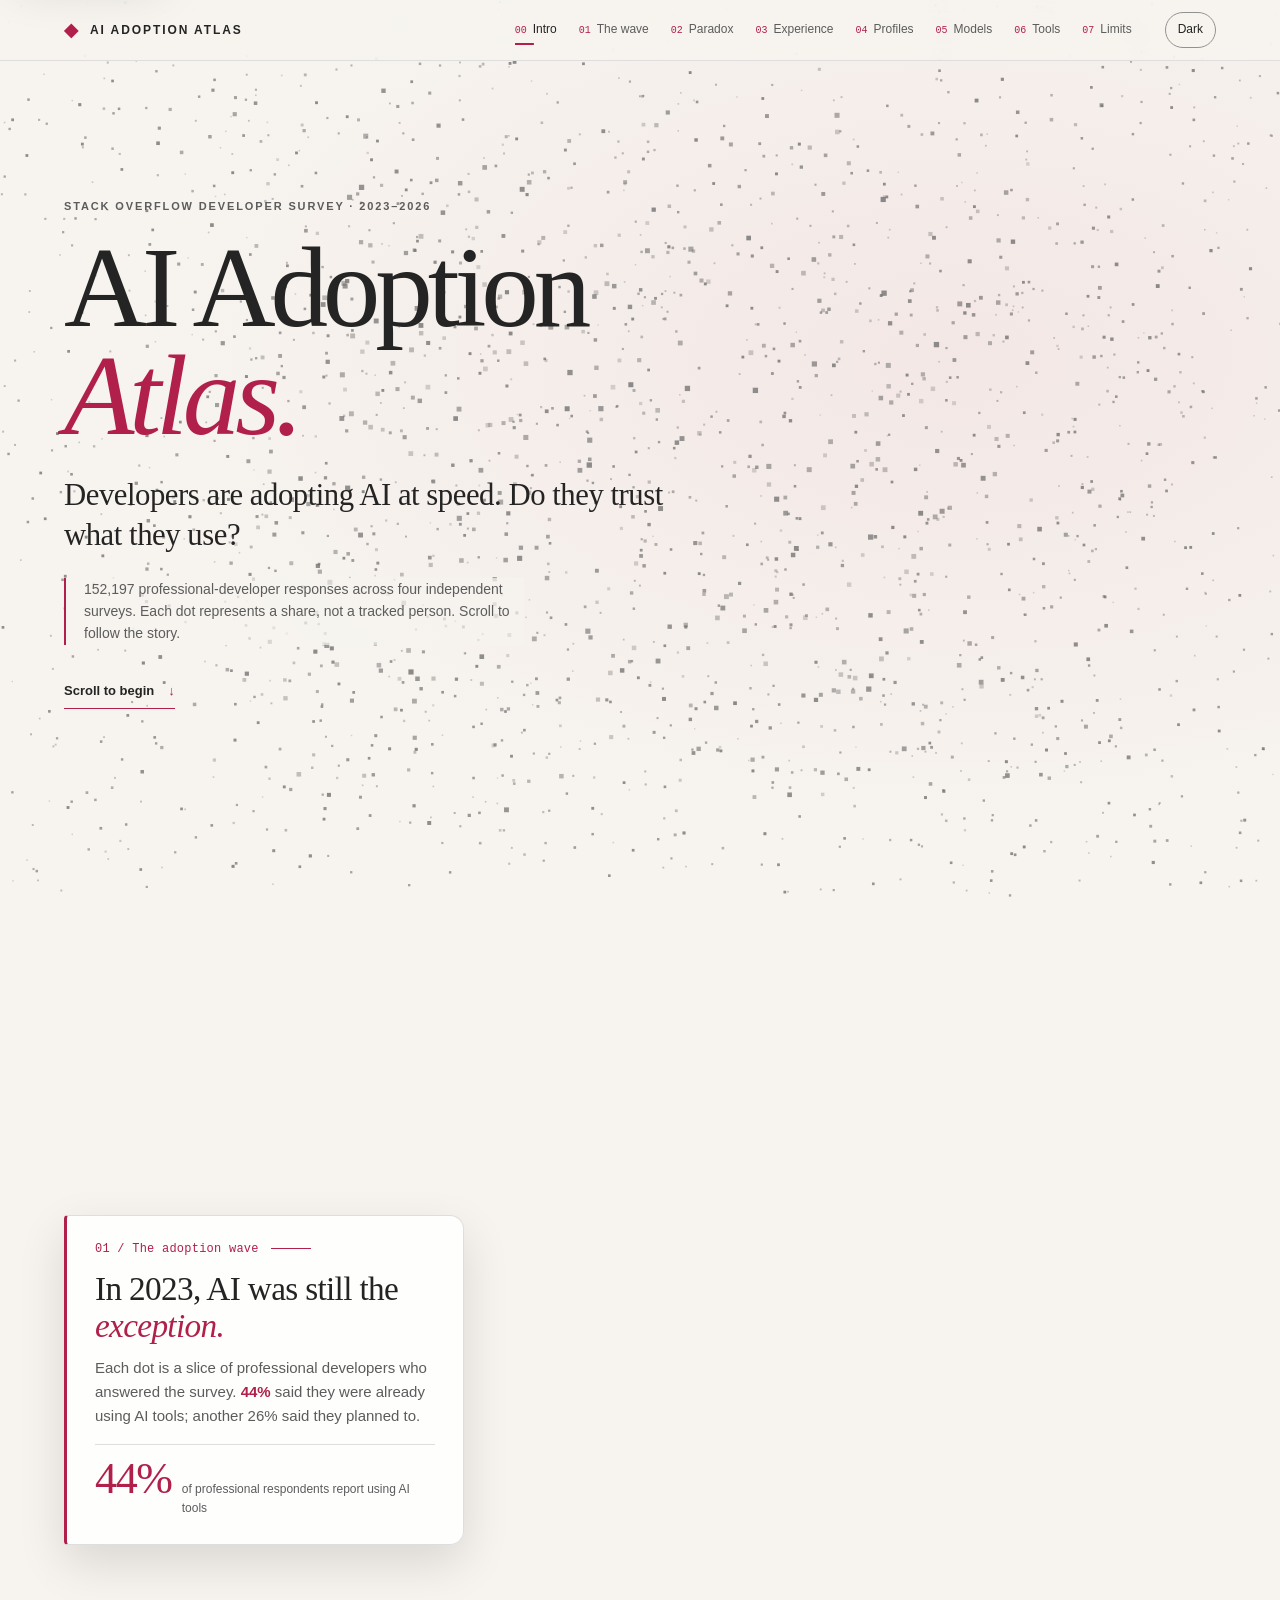
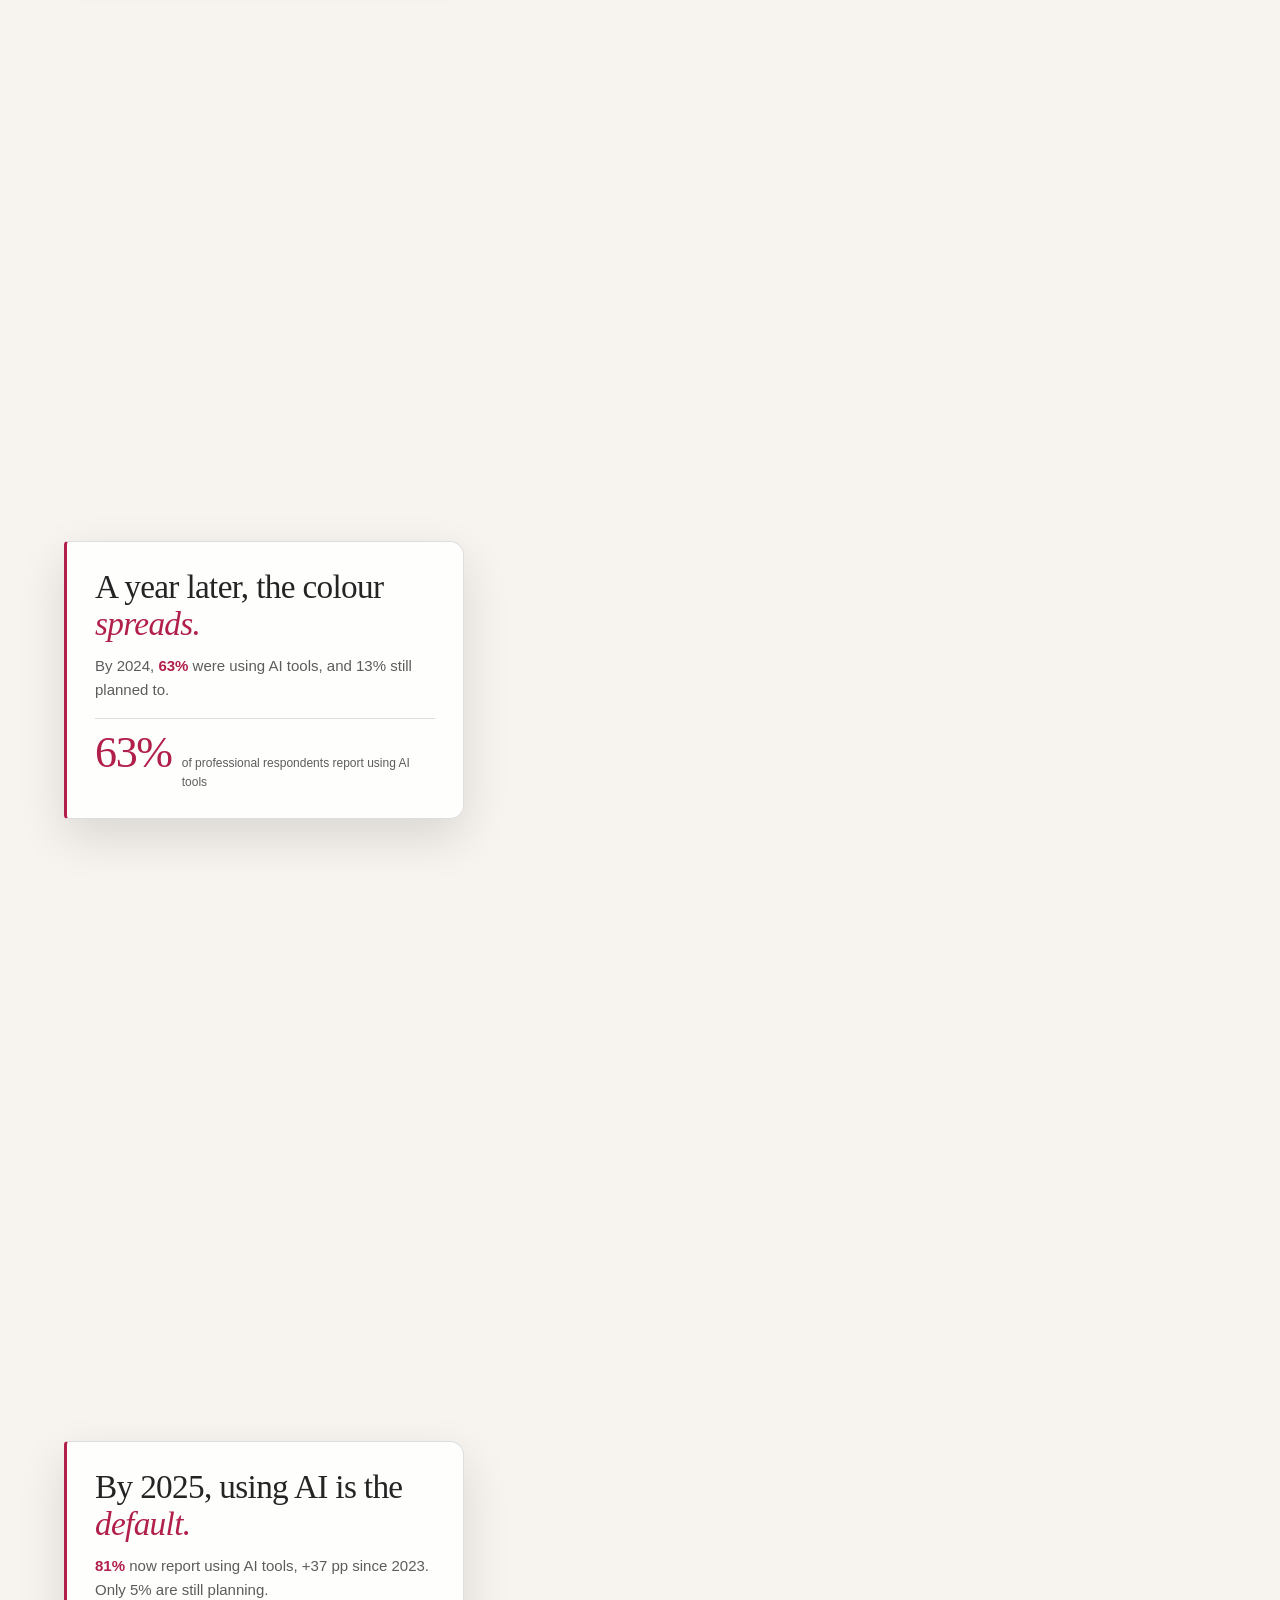
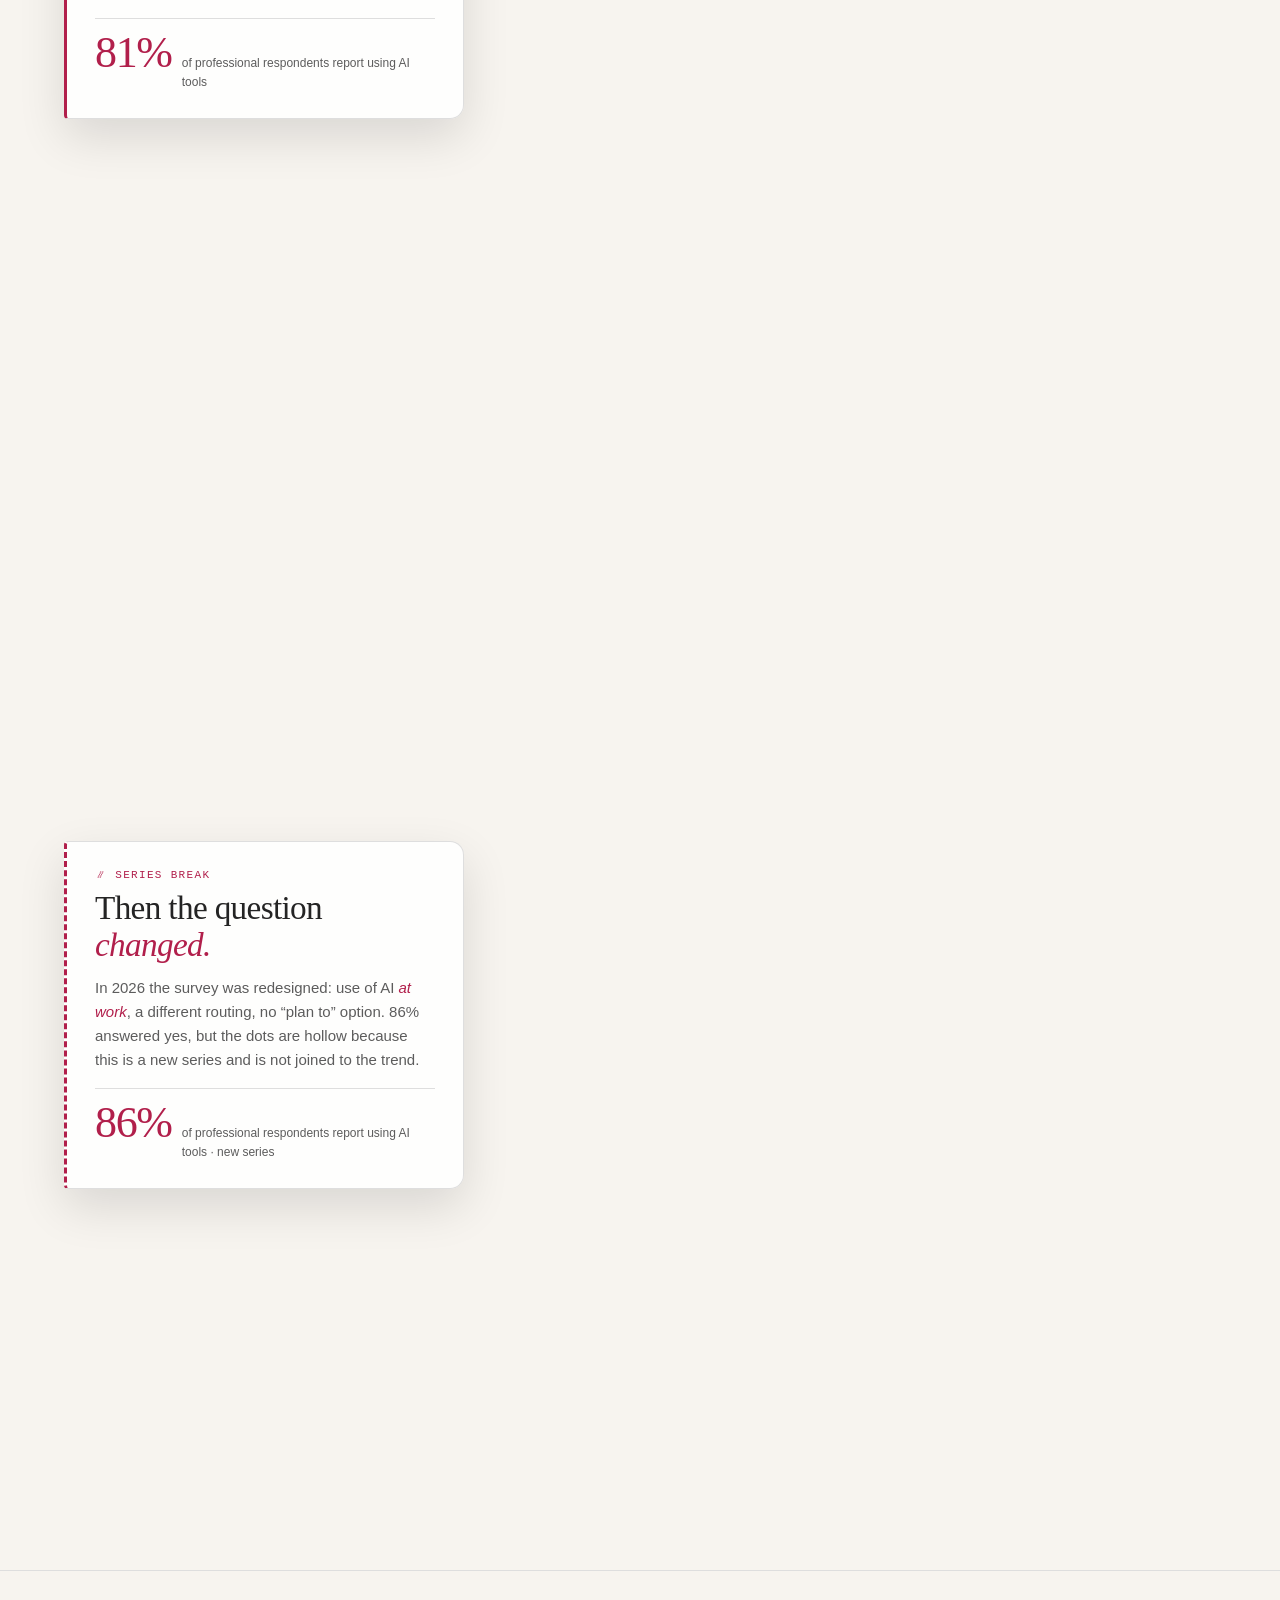
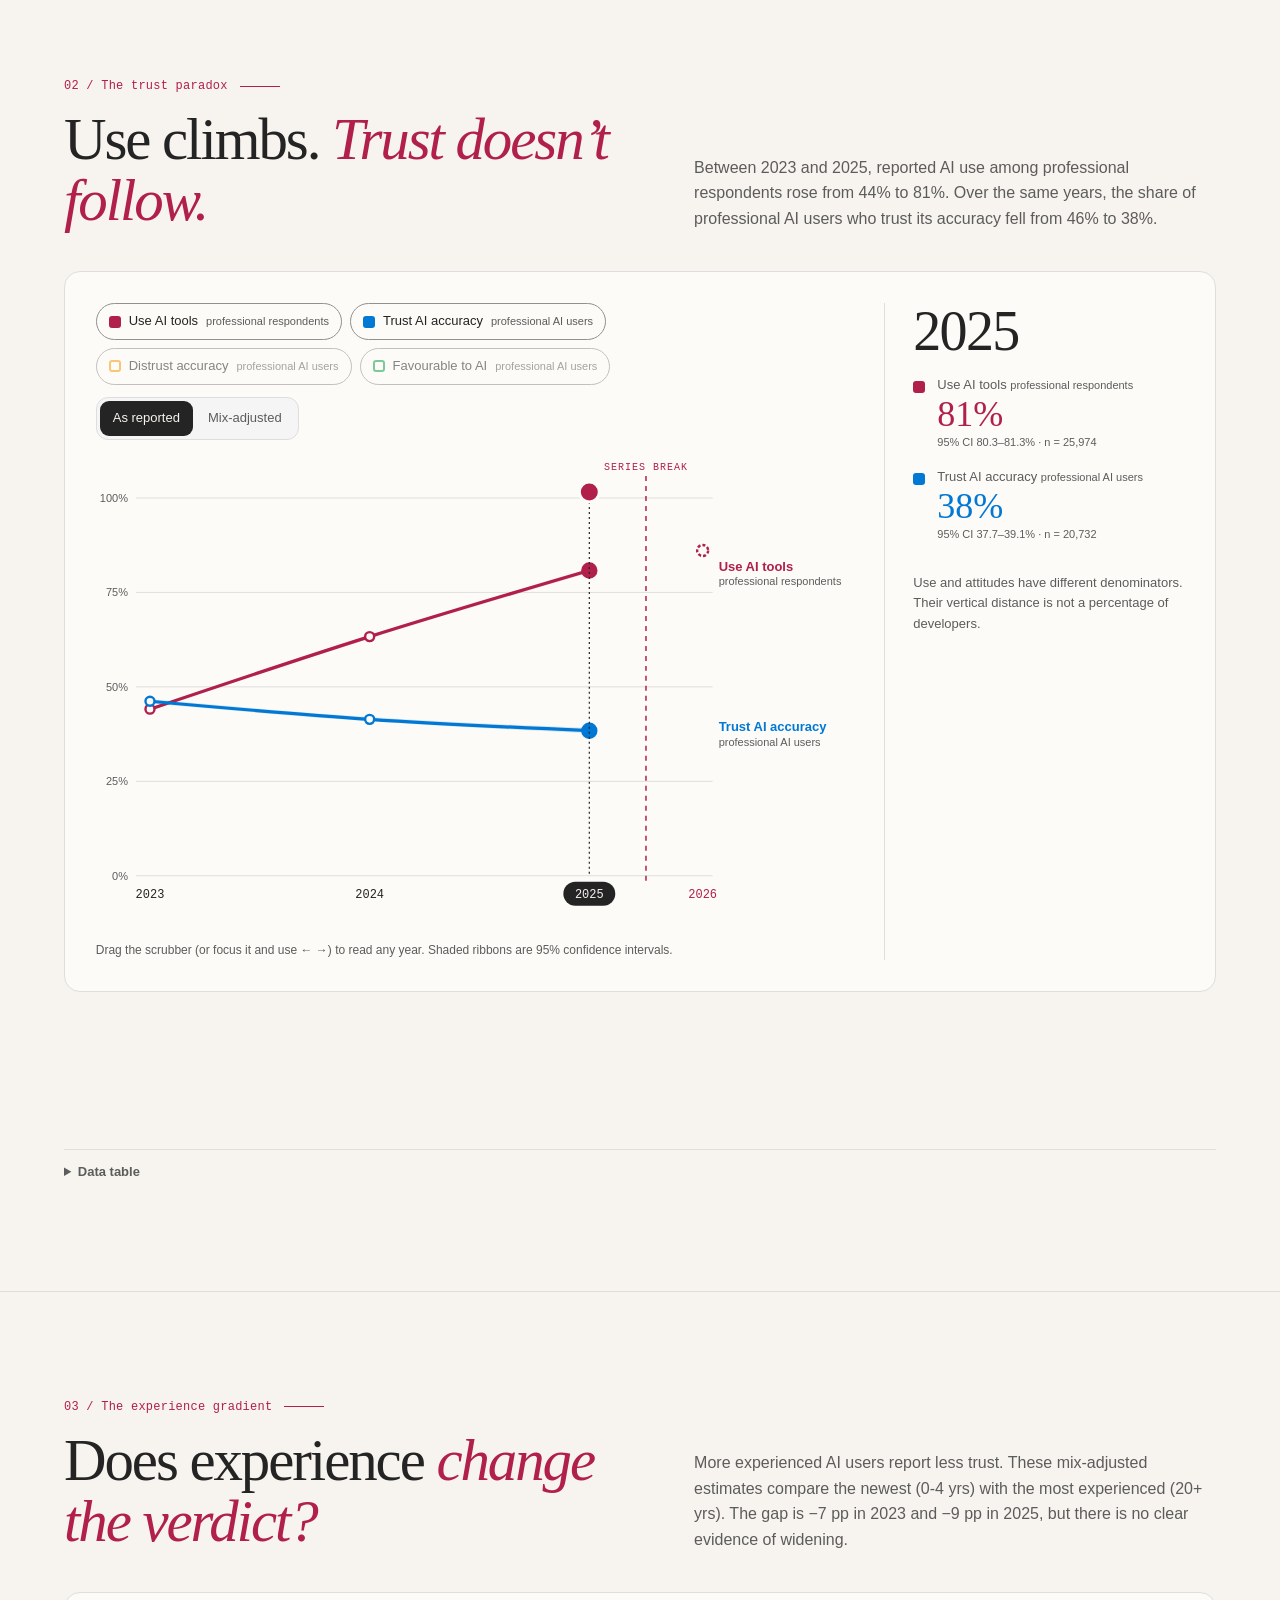
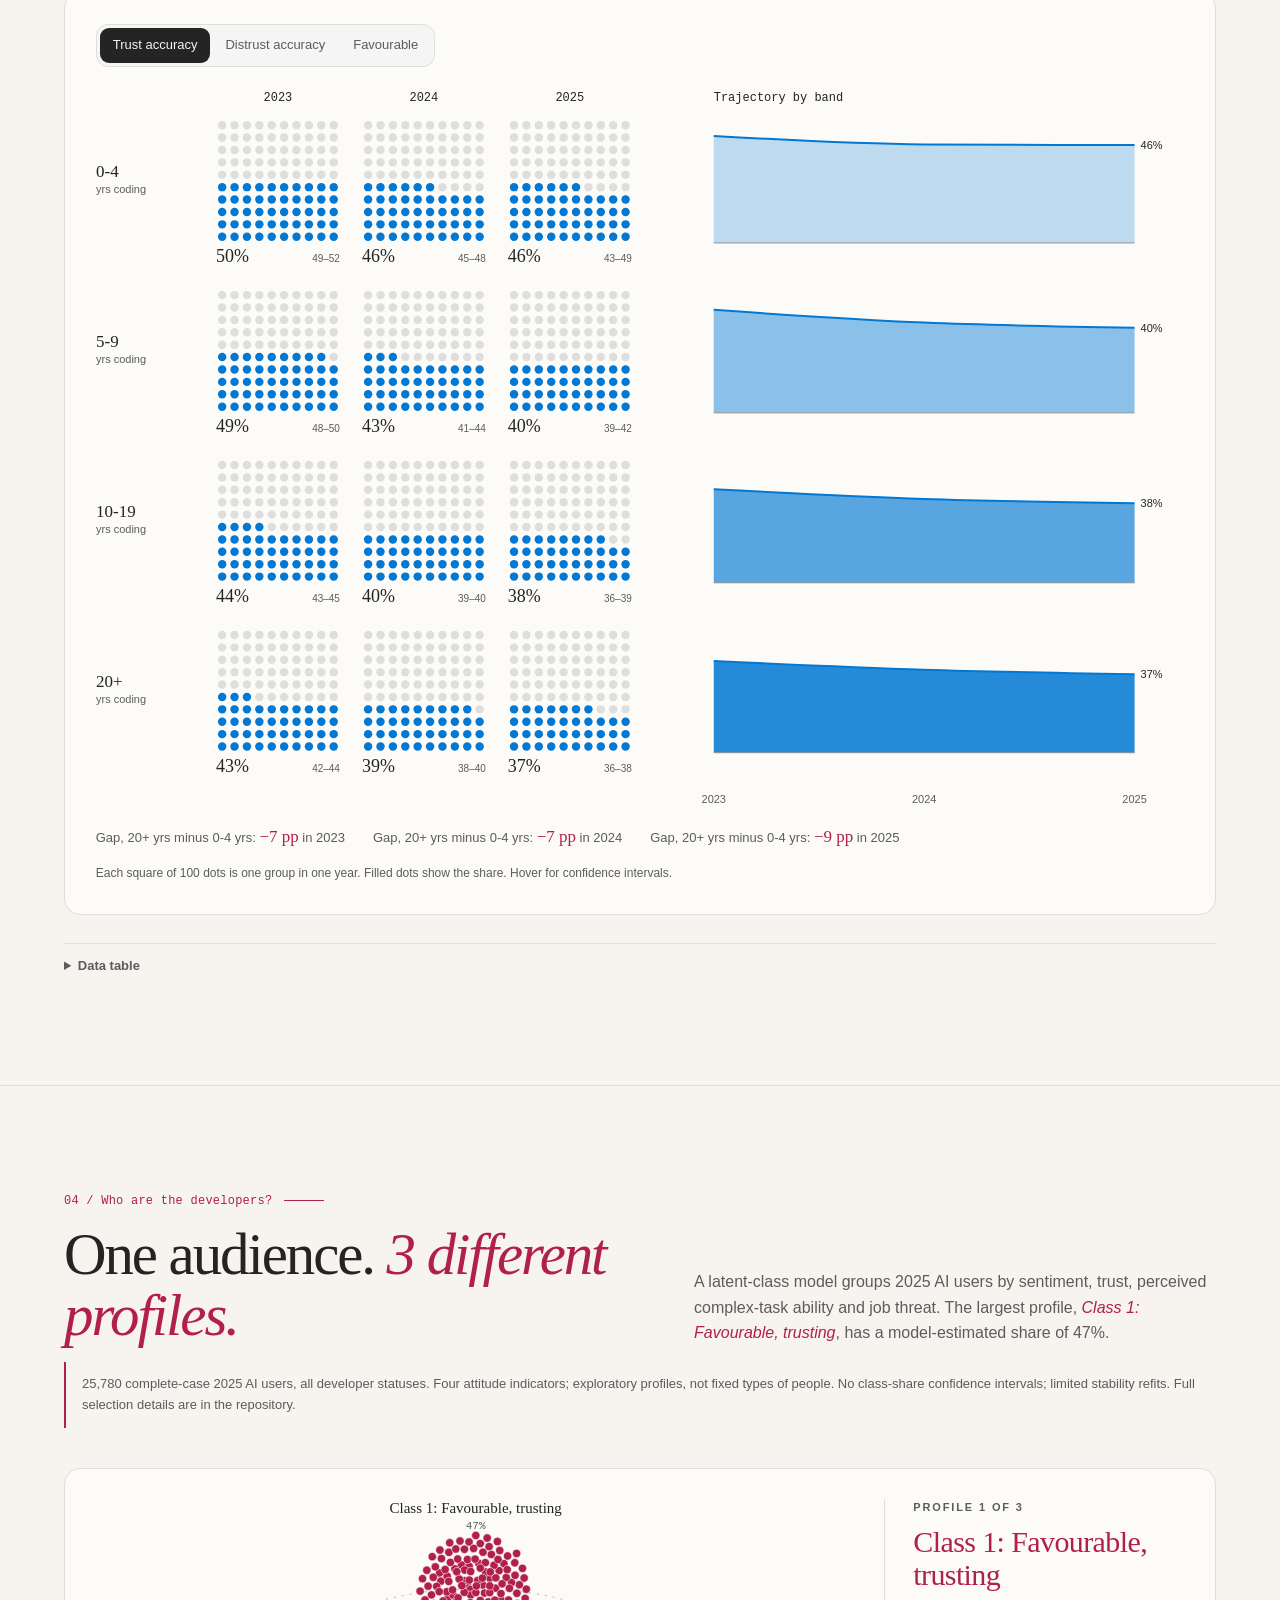
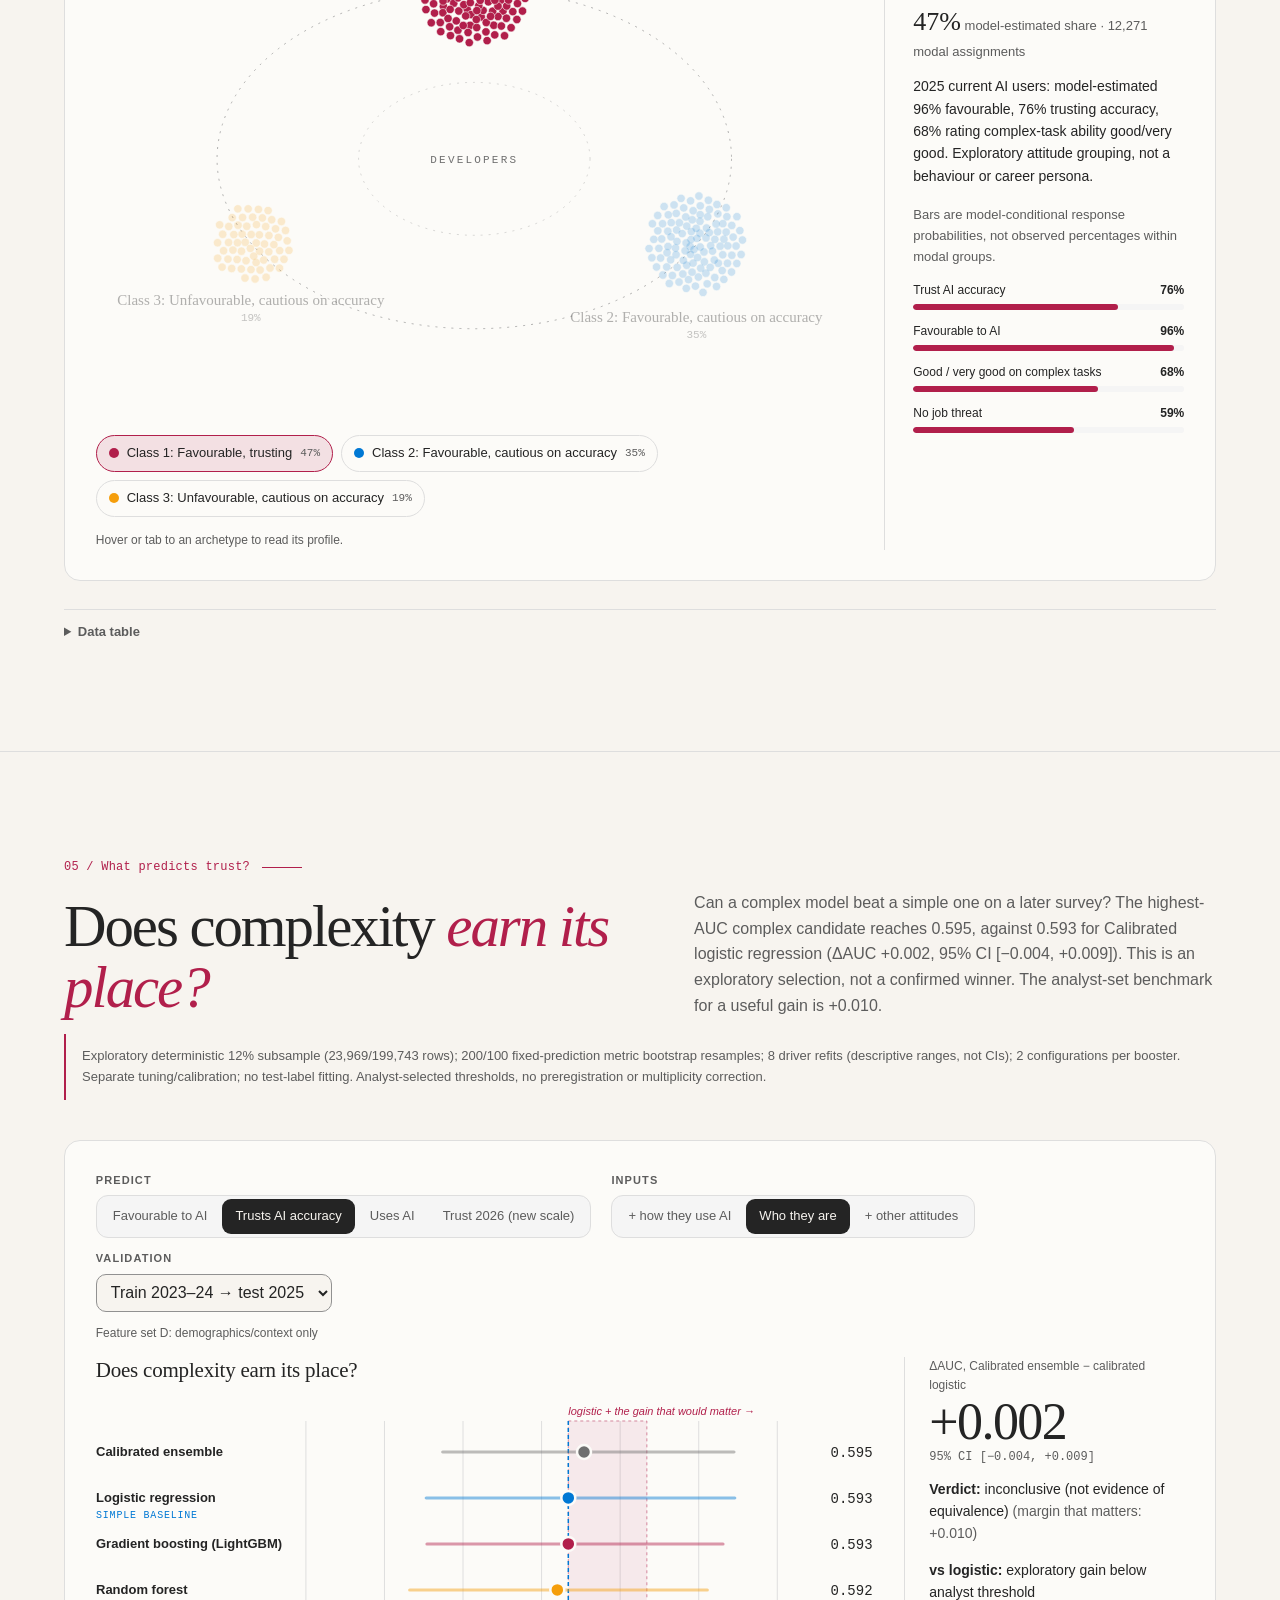
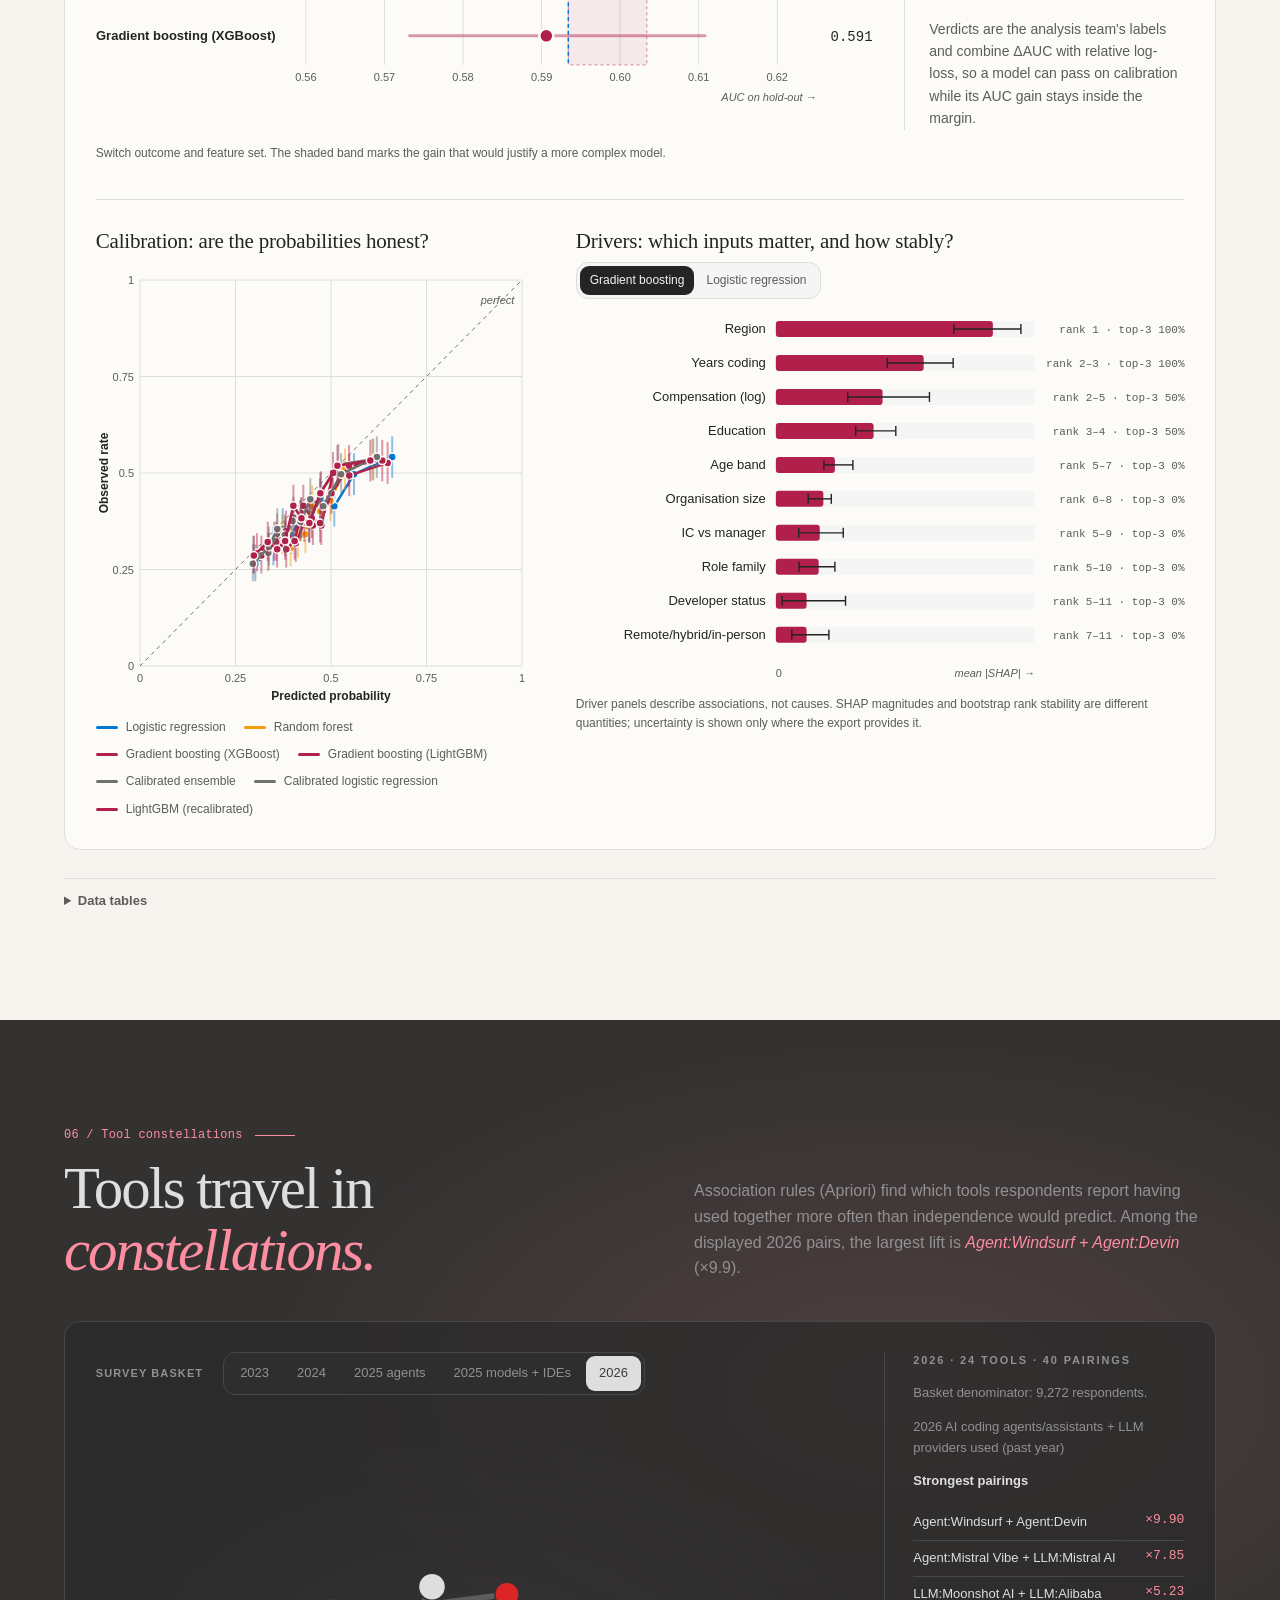
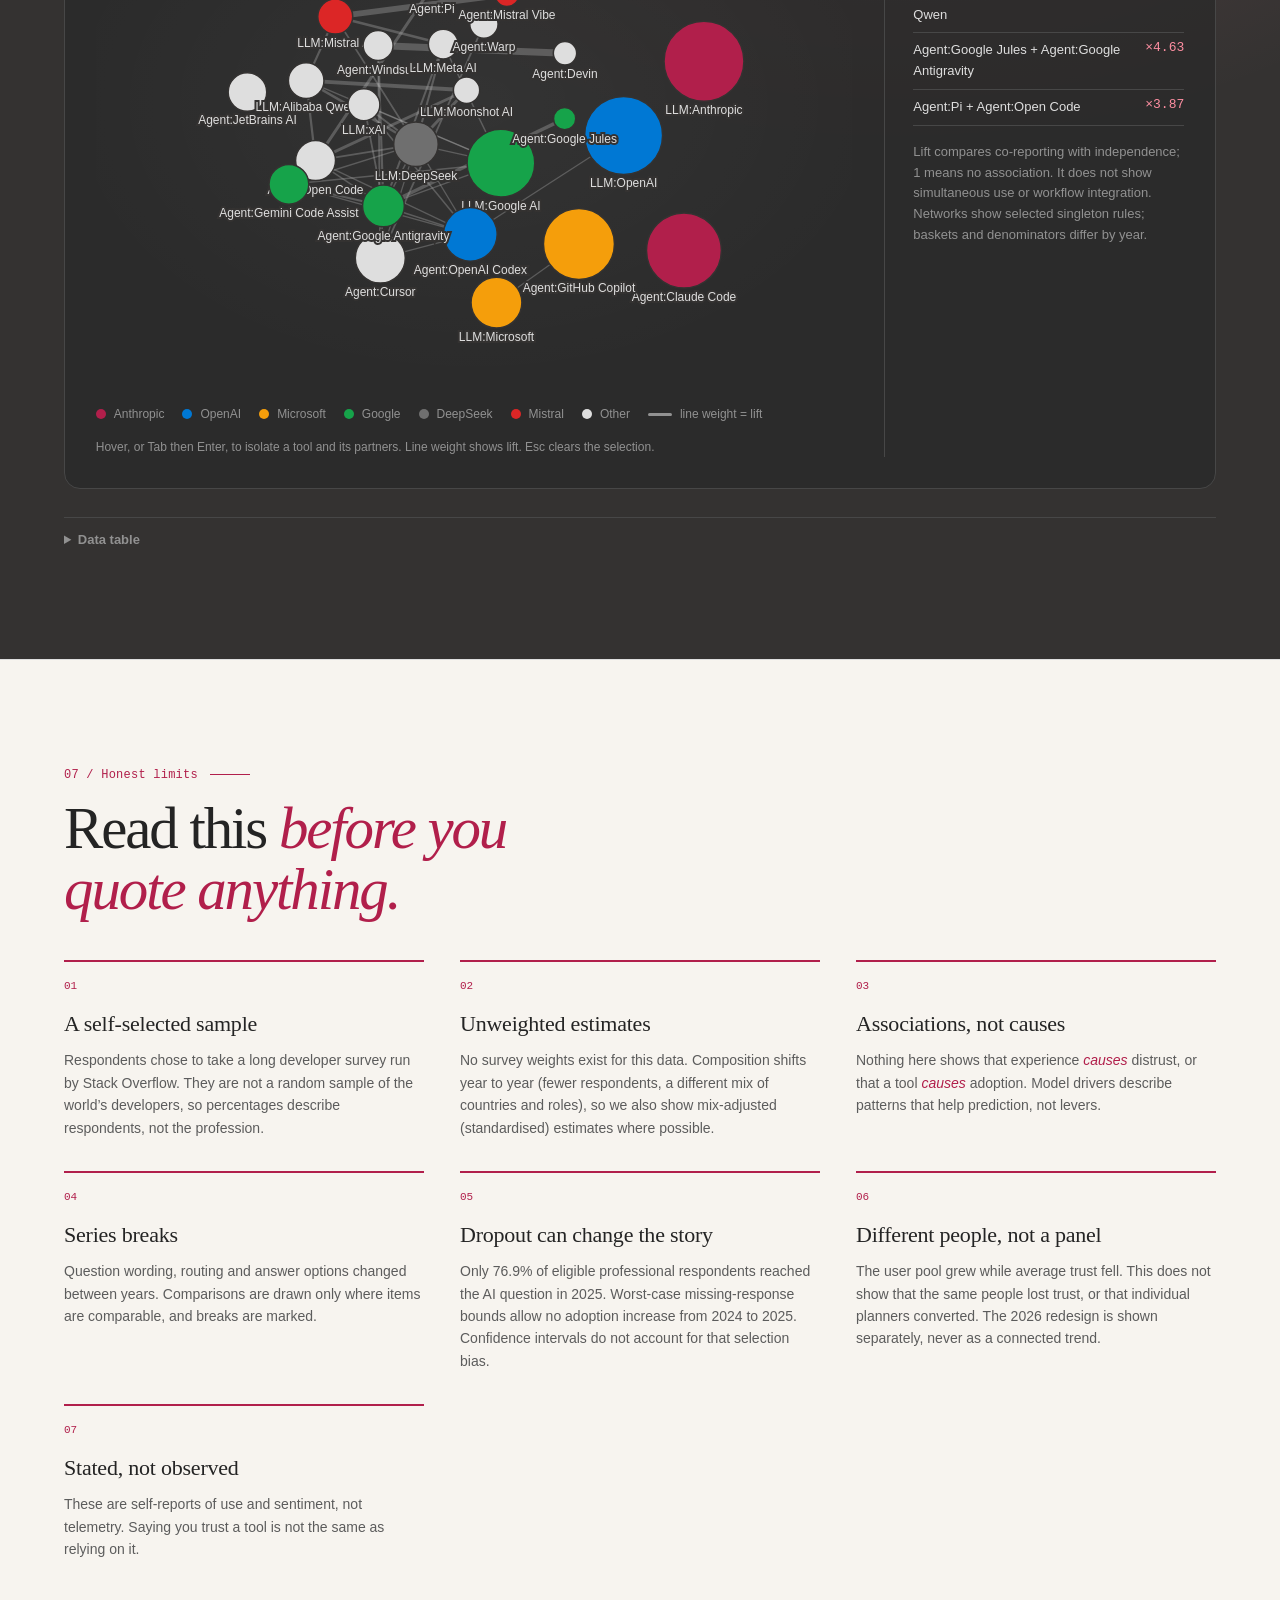
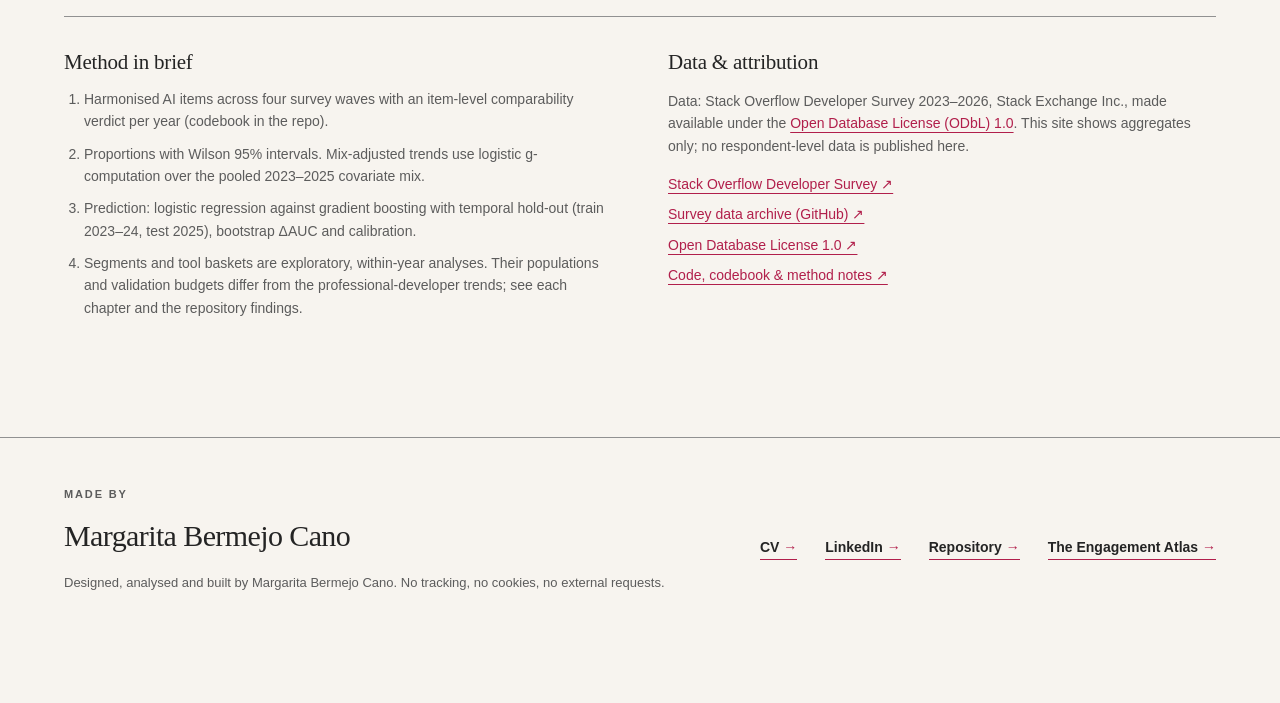
==== index.html @ 3dfc1bcf "Complete AI Adoption Atlas analysis and interactive story Recover the interrupted project, validate " ====
<!doctype html>
<html lang="en-GB">
<head>
  <meta charset="utf-8">
  <meta name="viewport" content="width=device-width, initial-scale=1">
  <title>AI Adoption Atlas · How developers adopt, trust and feel about AI</title>
  <meta name="description" content="An interactive, scroll-driven data story about how developers adopt, trust and feel about AI, based on the public Stack Overflow Developer Survey 2023–2026.">
  <meta name="color-scheme" content="light dark">
  <meta name="referrer" content="no-referrer">
  <meta property="og:title" content="AI Adoption Atlas">
  <meta property="og:description" content="Developers are adopting AI at speed. Do they trust what they use?">
  <link rel="icon" href="data:image/svg+xml,%3Csvg xmlns='http://www.w3.org/2000/svg' viewBox='0 0 16 16'%3E%3Crect x='3' y='3' width='10' height='10' transform='rotate(45 8 8)' fill='%23b11f4b'/%3E%3C/svg%3E">
  <script>
    (() => {
      const param = new URLSearchParams(window.location.search).get("scoutTheme");
      const theme =
        param || (window.matchMedia("(prefers-color-scheme: dark)").matches ? "dark" : "light");
      document.documentElement.setAttribute("data-theme", theme);
    })();
    (function () {
      var params = new URLSearchParams(location.search);
      var q = params.get("scoutTheme") || params.get("theme"), s = null;
      try { s = localStorage.getItem("atlas-theme"); } catch (e) {}
      var t = q || s || (window.matchMedia && matchMedia("(prefers-color-scheme: dark)").matches ? "dark" : "light");
      document.documentElement.setAttribute("data-theme", t);
      document.documentElement.classList.add("js");
    })();
  </script>
  <link rel="stylesheet" href="css/atlas.css">
</head>
<body>
  <a class="skip" href="#main">Skip to the story</a>

  <header class="masthead">
    <div class="masthead-inner">
      <a class="brand" href="#ch0"><span class="brand-symbol" aria-hidden="true">◆</span>AI ADOPTION ATLAS</a>
      <nav class="chapter-nav" aria-label="Chapters">
        <ol>
          <li><a href="#ch0"><span class="nav-n">00</span><span class="nav-label">Intro</span></a></li>
          <li><a href="#ch1"><span class="nav-n">01</span><span class="nav-label">The wave</span></a></li>
          <li><a href="#ch2"><span class="nav-n">02</span><span class="nav-label">Paradox</span></a></li>
          <li><a href="#ch3"><span class="nav-n">03</span><span class="nav-label">Experience</span></a></li>
          <li><a href="#ch4"><span class="nav-n">04</span><span class="nav-label">Profiles</span></a></li>
          <li><a href="#ch5"><span class="nav-n">05</span><span class="nav-label">Models</span></a></li>
          <li><a href="#ch6"><span class="nav-n">06</span><span class="nav-label">Tools</span></a></li>
          <li><a href="#ch7"><span class="nav-n">07</span><span class="nav-label">Limits</span></a></li>
        </ol>
      </nav>
      <span class="nav-current" id="nav-current" aria-hidden="true">00 · Intro</span>
      <button type="button" class="theme-button" id="theme-toggle" aria-pressed="false" aria-label="Toggle dark mode"><span>Dark</span></button>
    </div>
    <div class="progress" aria-hidden="true"><div class="progress-bar" id="progress-bar"></div></div>
  </header>

  <div class="fixture-badge" id="fixture-badge" role="status" hidden>
    <span class="fb-icon" aria-hidden="true">◇</span><span class="fb-text">Illustrative data</span><span class="fb-detail"></span>
  </div>

  <main id="main">
    <!-- ============ 00 + 01 · hero and the adoption wave (scrollytelling) ============ -->
    <section class="scrolly" id="scrolly" aria-label="Introduction and the adoption wave">
      <div class="stage" id="stage" data-panel="adoption">
        <canvas id="field" role="img" aria-label="Animated field of dots representing developers."></canvas>
        <div class="stage-overlay" aria-hidden="false">
          <div class="stage-legend" id="stage-legend" aria-live="polite"></div>
          <div class="grid-frame" aria-hidden="true"><span class="grid-frame-label" data-copy="ch1.legend.newSeries"></span></div>
        </div>
        <div class="year-ticker" id="year-ticker" role="group" aria-label="Jump to year"></div>
        <div class="stage-panel" id="panel-adoption"></div>
      </div>

      <div class="steps">
        <article class="step step-hero" id="ch0">
          <div class="hero-card">
            <p class="eyebrow" data-copy="hero.kicker"></p>
            <h1 class="hero-title" data-copy="hero.title">AI Adoption <em>Atlas.</em></h1>
            <p class="standfirst" data-copy="hero.promise"></p>
            <p class="hero-note" data-copy="hero.note"></p>
            <a class="scroll-cue" href="#ch1"><span data-copy="hero.cue">Scroll to begin</span><span class="cue-arrow" aria-hidden="true">↓</span></a>
          </div>
        </article>
        <article class="step" id="ch1" data-year="2023">
          <div class="step-card">
            <p class="chapter-label" data-copy="ch1.label"></p>
            <h2 class="step-title"></h2>
            <p class="step-body"></p>
            <p class="step-stat"></p>
          </div>
        </article>
        <article class="step" id="ch1-2024" data-year="2024">
          <div class="step-card"><h2 class="step-title"></h2><p class="step-body"></p><p class="step-stat"></p></div>
        </article>
        <article class="step" id="ch1-2025" data-year="2025">
          <div class="step-card"><h2 class="step-title"></h2><p class="step-body"></p><p class="step-stat"></p></div>
        </article>
        <article class="step step-break" id="ch1-2026" data-year="2026">
          <div class="step-card"><p class="break-flag">⫽ <span data-copy="ch1.breakLabel"></span></p><h2 class="step-title"></h2><p class="step-body"></p><p class="step-stat"></p></div>
        </article>
      </div>
      <div class="sr-only" id="adoption-table"></div>
    </section>

    <!-- ============ 02 · the trust paradox ============ -->
    <section class="chapter" id="ch2" aria-labelledby="ch2-title">
      <div class="wrap">
        <header class="chapter-head reveal-up">
          <p class="chapter-label" data-copy="ch2.label"></p>
          <h2 id="ch2-title" class="chapter-title" data-copy="ch2.title"></h2>
          <p class="dek" data-copy="ch2.dek"></p>
        </header>
        <div class="panel panel-split reveal-up" id="panel-trust">
          <div class="panel-main">
            <div class="controls">
              <div class="chips" id="trust-series"></div>
              <div class="segmented" id="trust-mode"></div>
            </div>
            <div class="chart-host" id="trust-chart"></div>
            <p class="chart-caption" data-copy="ch2.howto"></p>
          </div>
          <aside class="readout" id="trust-readout" aria-live="polite"></aside>
        </div>
        <p class="pull reveal-up" data-copy="ch2.callout"></p>
        <details class="data-details"><summary>Data table</summary><div id="trust-table"></div></details>
      </div>
    </section>

    <!-- ============ 03 · the experience gradient ============ -->
    <section class="chapter" id="ch3" aria-labelledby="ch3-title">
      <div class="wrap">
        <header class="chapter-head reveal-up">
          <p class="chapter-label" data-copy="ch3.label"></p>
          <h2 id="ch3-title" class="chapter-title" data-copy="ch3.title"></h2>
          <p class="dek" data-copy="ch3.dek"></p>
        </header>
        <div class="panel reveal-up" id="panel-exp">
          <div class="controls"><div class="segmented" id="exp-outcome"></div></div>
          <div class="chart-host" id="exp-chart"></div>
          <p class="gap-note" id="exp-note"></p>
          <p class="chart-caption" data-copy="ch3.howto"></p>
        </div>
        <details class="data-details"><summary>Data table</summary><div id="exp-table"></div></details>
      </div>
    </section>

    <!-- ============ 04 · archetypes ============ -->
    <section class="chapter chapter-dark" id="ch4" aria-labelledby="ch4-title">
      <div class="wrap">
        <header class="chapter-head reveal-up">
          <p class="chapter-label" data-copy="ch4.label"></p>
          <h2 id="ch4-title" class="chapter-title" data-copy="ch4.title"></h2>
          <p class="dek" data-copy="ch4.dek"></p>
          <p class="analysis-note" id="segments-scope"></p>
          <p class="provisional" id="seg-provisional" hidden><span aria-hidden="true">◌</span> <span data-copy="ch4.provisional"></span></p>
        </header>
        <div class="panel panel-split reveal-up" id="panel-seg">
          <div class="panel-main">
            <div class="chart-host" id="seg-chart"></div>
            <div class="seg-list" id="seg-list" role="group" aria-label="Developer profiles"></div>
            <p class="chart-caption" data-copy="ch4.howto"></p>
          </div>
          <aside class="profile" id="seg-profile" aria-live="polite"></aside>
        </div>
        <details class="data-details"><summary>Data table</summary><div id="seg-table"></div></details>
      </div>
    </section>

    <!-- ============ 05 · what predicts trust ============ -->
    <section class="chapter" id="ch5" aria-labelledby="ch5-title">
      <div class="wrap">
        <header class="chapter-head reveal-up">
          <p class="chapter-label" data-copy="ch5.label"></p>
          <h2 id="ch5-title" class="chapter-title" data-copy="ch5.title"></h2>
          <p class="dek" data-copy="ch5.dek"></p>
          <p class="analysis-note" id="modelling-scope"></p>
        </header>
        <div class="panel reveal-up" id="panel-models">
          <div class="controls">
            <div class="field"><span class="field-label">Predict</span><div class="segmented" id="model-outcome"></div></div>
            <div class="field"><span class="field-label">Inputs</span><div class="segmented" id="model-fs"></div></div>
            <div class="field" hidden><label class="field-label" for="model-scheme">Validation</label><select id="model-scheme"></select></div>
          </div>
          <p class="fs-note muted" id="model-fs-note"></p>
          <div class="duel-grid">
            <div><h3 class="panel-h">Does complexity earn its place?</h3><div class="chart-host" id="model-duel"></div></div>
            <div class="verdict" id="model-verdict" aria-live="polite"></div>
          </div>
          <p class="chart-caption" data-copy="ch5.howto"></p>
          <div class="model-grid">
            <div class="calib-wrap">
              <h3 class="panel-h" data-copy="ch5.calibTitle"></h3>
              <div class="chart-host calib-host" id="model-calib"></div>
              <div class="legend" id="calib-legend"></div>
            </div>
            <div>
              <div class="shap-head"><h3 class="panel-h" data-copy="ch5.shapTitle"></h3><div class="segmented small" id="shap-model"></div></div>
              <div class="chart-host" id="model-shap"></div>
              <p class="chart-caption" data-copy="ch5.shapNote"></p>
            </div>
          </div>
        </div>
        <details class="data-details"><summary>Data tables</summary><div id="model-table"></div><div id="shap-table"></div></details>
      </div>
    </section>

    <!-- ============ 06 · tool constellations ============ -->
    <section class="chapter chapter-night" id="ch6" aria-labelledby="ch6-title">
      <div class="wrap">
        <header class="chapter-head reveal-up">
          <p class="chapter-label" data-copy="ch6.label"></p>
          <h2 id="ch6-title" class="chapter-title" data-copy="ch6.title"></h2>
          <p class="dek" data-copy="ch6.dek"></p>
        </header>
        <div class="panel panel-split reveal-up" id="panel-net">
          <div class="panel-main">
            <div class="controls"><span class="field-label">Survey basket</span><div class="segmented" id="net-basket"></div></div>
            <div class="chart-host net-host" id="net-chart"></div>
            <div class="legend" id="net-legend"></div>
            <p class="chart-caption" data-copy="ch6.howto"></p>
          </div>
          <aside class="profile" id="net-info" aria-live="polite"></aside>
        </div>
        <details class="data-details"><summary>Data table</summary><div id="net-table"></div></details>
      </div>
    </section>

    <!-- ============ 07 · honest limits ============ -->
    <section class="chapter" id="ch7" aria-labelledby="ch7-title">
      <div class="wrap">
        <header class="chapter-head reveal-up">
          <p class="chapter-label" data-copy="ch7.label"></p>
          <h2 id="ch7-title" class="chapter-title" data-copy="ch7.title"></h2>
        </header>
        <div class="caveats" id="caveats"></div>
        <div class="method-grid reveal-up">
          <div>
            <h3 class="panel-h" data-copy="ch7.methodTitle"></h3>
            <ol class="method-list" id="method-list"></ol>
          </div>
          <div>
            <h3 class="panel-h" data-copy="ch7.sourcesTitle"></h3>
            <p class="attribution" data-copy="ch7.attribution"></p>
            <ul class="source-links">
              <li><a data-link="survey" href="https://survey.stackoverflow.co/">Stack Overflow Developer Survey ↗</a></li>
              <li><a data-link="surveyArchive" href="https://github.com/StackExchange/Survey">Survey data archive (GitHub) ↗</a></li>
              <li><a data-link="odbl" href="https://opendatacommons.org/licenses/odbl/1-0/">Open Database License 1.0 ↗</a></li>
              <li><a data-link="repo" href="https://github.com/mberca/ai-adoption-atlas">Code, codebook &amp; method notes ↗</a></li>
            </ul>
          </div>
        </div>
      </div>
    </section>
  </main>

  <footer class="footer">
    <div class="wrap footer-inner">
      <div>
        <p class="eyebrow">Made by</p>
        <p class="footer-name" data-copy="meta.author">Margarita Bermejo Cano</p>
        <p class="muted small" data-copy="ch7.builtBy"></p>
      </div>
      <ul class="footer-links">
        <li><a data-link="cv" href="https://mberca.github.io/cv-margarita/">CV <span aria-hidden="true">→</span></a></li>
        <li><a data-link="linkedin" href="https://www.linkedin.com/in/margaritabermejocano/">LinkedIn <span aria-hidden="true">→</span></a></li>
        <li><a data-link="repo" href="https://github.com/mberca/ai-adoption-atlas">Repository <span aria-hidden="true">→</span></a></li>
        <li><a data-link="sibling" href="https://mberca.github.io/engagement-atlas/">The Engagement Atlas <span aria-hidden="true">→</span></a></li>
      </ul>
    </div>
  </footer>

  <div class="tooltip" id="tooltip" role="tooltip" hidden></div>
  <noscript><p class="noscript">This story needs JavaScript for its charts. Read the <a href="https://github.com/mberca/ai-adoption-atlas">data tables and method notes in the repository</a>.</p></noscript>

  <script src="vendor/d3.v7.min.js"></script>
  <script src="js/story.js"></script>
  <script src="js/util.js"></script>
  <script src="js/data.js"></script>
  <script src="js/particles.js"></script>
  <script src="js/charts/trust.js"></script>
  <script src="js/charts/experience.js"></script>
  <script src="js/charts/segments.js"></script>
  <script src="js/charts/models.js"></script>
  <script src="js/charts/network.js"></script>
  <script src="js/main.js"></script>
</body>
</html>
---- css/atlas.css ----
/* =============================================================================
   AI Adoption Atlas — styles
   Family look shared with The Engagement Atlas: warm paper, berry accent,
   serif headlines, restrained editorial layout, full dark mode.
   ========================================================================== */
:root {
  color-scheme: light;
  --cp-bg: #f7f4ef;
  --cp-bg-elevated: #fcfbf8;
  --cp-surface: #ffffff;
  --cp-surface-soft: #f5f5f5;
  --cp-border: #dedede;
  --cp-border-strong: #919191;
  --cp-text: #242424;
  --cp-text-muted: #5c5c5c;
  --cp-text-soft: #6f6f6f;
  --cp-accent: #b11f4b;
  --cp-accent-hover: #9a1a41;
  --cp-accent-soft: rgba(177, 31, 75, 0.08);
  --cp-accent-fg: #ffffff;
  --cp-success: #16a34a;
  --cp-danger: #dc2626;
  --cp-warning: #f59e0b;
  --cp-link: #0078d4;
  --cp-shadow: 0 18px 48px rgba(0, 0, 0, 0.12);
  --cp-overlay: rgba(255, 255, 255, 0.8);
  --cp-panel: rgba(255, 255, 255, 0.86);
  --cp-panel-strong: rgba(255, 255, 255, 0.96);
  --cp-sheen: rgba(255, 255, 255, 0.55);
  --cp-highlight: rgba(177, 31, 75, 0.12);
  /* data palette — colour-blind-safe (distinct in hue AND lightness) */
  --c-use: var(--cp-accent);
  --c-plan: var(--cp-warning);
  --c-none: var(--cp-border);
  --c-dot: var(--cp-text-soft);
  --c-trust: var(--cp-link);
  --c-distrust: var(--cp-warning);
  --c-fav: var(--cp-success);
  --c-cat1: var(--cp-accent); --c-cat2: var(--cp-link); --c-cat3: var(--cp-warning); --c-cat4: var(--cp-success); --c-cat5: var(--cp-text-soft); --c-cat6: var(--cp-danger); --c-cat7: var(--cp-border-strong);
  --serif: Georgia, "Palatino Linotype", "Book Antiqua", Palatino, serif;
  --sans: "Segoe UI", Aptos, Calibri, -apple-system, BlinkMacSystemFont, "Helvetica Neue", sans-serif;
  --mono: Consolas, "Cascadia Mono", "Courier New", monospace;
  --mast-h: 60px;
  --pad: clamp(20px, 5vw, 64px);
}
html[data-theme="dark"], .chapter-night {
  color-scheme: dark;
  --cp-bg: #3d3b3a;
  --cp-bg-elevated: #343231;
  --cp-surface: #292929;
  --cp-surface-soft: #2e2e2e;
  --cp-border: #474747;
  --cp-border-strong: #5f5f5f;
  --cp-text: #dedede;
  --cp-text-muted: #919191;
  --cp-text-soft: #b0b0b0;
  --cp-accent: #fd8ea1;
  --cp-accent-hover: #fb7b91;
  --cp-accent-soft: rgba(253, 142, 161, 0.14);
  --cp-accent-fg: #1a1a1a;
  --cp-success: #4ade80;
  --cp-danger: #f87171;
  --cp-warning: #fbbf24;
  --cp-link: #4da6ff;
  --cp-shadow: 0 18px 48px rgba(0, 0, 0, 0.32);
  --cp-overlay: rgba(41, 41, 41, 0.88);
  --cp-panel: rgba(41, 41, 41, 0.72);
  --cp-panel-strong: rgba(41, 41, 41, 0.96);
  --cp-sheen: rgba(255, 255, 255, 0.04);
  --cp-highlight: rgba(253, 142, 161, 0.12);
}

* { box-sizing: border-box; }
[hidden] { display: none !important; }
html { scroll-behavior: smooth; scroll-padding-top: calc(var(--mast-h) + 12px); -webkit-text-size-adjust: 100%; }
html.reduced-motion { scroll-behavior: auto; }
body { margin: 0; background: var(--cp-bg); color: var(--cp-text); font-family: var(--sans); line-height: 1.6; font-size: 16px; transition: background-color .4s ease, color .4s ease; }
::selection { background: var(--cp-highlight); color: var(--cp-text); }
a { color: inherit; text-underline-offset: 4px; text-decoration-color: var(--cp-accent); }
a:hover { color: var(--cp-accent); }
button, input, select { font: inherit; color: inherit; }
:focus-visible { outline: 3px solid var(--cp-accent); outline-offset: 3px; border-radius: 4px; }
svg :focus-visible { outline: none; }
em { font-style: italic; color: var(--cp-accent); }
.muted { color: var(--cp-text-muted); }
.small { font-size: 13px; }
.missing { color: var(--cp-text-soft); border-bottom: 1px dotted currentColor; }
.sr-only { position: absolute !important; width: 1px; height: 1px; padding: 0; margin: -1px; overflow: hidden; clip: rect(0, 0, 0, 0); white-space: nowrap; border: 0; }
.skip { position: fixed; left: 16px; top: -80px; background: var(--cp-surface); padding: 12px 16px; z-index: 100; border-radius: 8px; box-shadow: var(--cp-shadow); }
.skip:focus { top: 16px; }
.wrap { max-width: 1320px; margin: 0 auto; padding: 0 var(--pad); }
.eyebrow { text-transform: uppercase; letter-spacing: .17em; font-size: 11px; font-weight: 700; color: var(--cp-text-muted); margin: 0 0 8px; }

/* ---------------------------------- masthead -------------------------------- */
.masthead { position: fixed; inset: 0 0 auto 0; z-index: 40; background: color-mix(in srgb, var(--cp-bg) 82%, transparent); backdrop-filter: blur(10px) saturate(1.2); -webkit-backdrop-filter: blur(10px); border-bottom: 1px solid var(--cp-border); }
.masthead-inner { height: var(--mast-h); display: flex; align-items: center; gap: 24px; padding: 0 var(--pad); max-width: 1600px; margin: 0 auto; }
.brand { text-decoration: none; font-size: 12px; font-weight: 800; letter-spacing: .16em; white-space: nowrap; }
.brand-symbol { color: var(--cp-accent); margin-right: 10px; font-size: 18px; vertical-align: -2px; }
.chapter-nav { margin-left: auto; }
.chapter-nav ol { list-style: none; display: flex; gap: 4px; margin: 0; padding: 0; }
.chapter-nav a { --p: 0; position: relative; display: flex; align-items: baseline; gap: 6px; padding: 8px 9px; text-decoration: none; font-size: 12px; color: var(--cp-text-muted); border-radius: 6px; transition: color .2s ease, background-color .2s ease; }
.chapter-nav a::after { content: ""; position: absolute; left: 9px; right: 9px; bottom: 3px; height: 2px; background: var(--cp-accent); transform-origin: left; transform: scaleX(var(--p)); opacity: .35; }
.chapter-nav a[aria-current="location"] { color: var(--cp-text); }
.chapter-nav a[aria-current="location"]::after { opacity: 1; }
.chapter-nav a:hover { color: var(--cp-accent); background: var(--cp-accent-soft); }
.nav-n { font: 10px var(--mono); color: var(--cp-accent); }
.nav-current { display: none; font: 12px var(--mono); color: var(--cp-text-muted); margin-left: auto; white-space: nowrap; }
.theme-button { font-size: 12px; padding: 7px 12px; border-radius: 999px; border: 1px solid var(--cp-border-strong); background: transparent; cursor: pointer; }
.theme-button:hover { border-color: var(--cp-accent); color: var(--cp-accent); }
.progress { position: absolute; left: 0; right: 0; bottom: -1px; height: 2px; }
.progress-bar { height: 100%; background: var(--cp-accent); transform-origin: left; transform: scaleX(0); }
@media (max-width: 1080px) { .nav-label { display: none; } .chapter-nav a { padding: 8px 7px; } }
@media (max-width: 760px) { .chapter-nav { display: none; } .nav-current { display: block; } .masthead-inner { gap: 12px; } .brand { font-size: 11px; letter-spacing: .12em; } }

/* --------------------------------- fixture badge ---------------------------- */
.fixture-badge { position: fixed; left: 16px; bottom: 16px; z-index: 45; display: flex; align-items: center; gap: 8px; flex-wrap: wrap; max-width: calc(100vw - 32px); padding: 8px 14px; border-radius: 999px; font-size: 12px; font-weight: 700; letter-spacing: .04em; color: var(--cp-text); border: 1.5px dashed var(--c-plan); background: repeating-linear-gradient(-45deg, color-mix(in srgb, var(--c-plan) 16%, var(--cp-bg)) 0 8px, var(--cp-bg) 8px 16px); box-shadow: var(--cp-shadow); }
.fixture-badge .fb-icon { color: var(--c-plan); }
.fixture-badge .fb-detail { font-weight: 400; color: var(--cp-text-muted); font-size: 11px; }
.chart-badge { position: absolute; top: 12px; right: 12px; z-index: 3; font-size: 11px; font-weight: 700; letter-spacing: .06em; text-transform: uppercase; padding: 4px 10px; border-radius: 999px; border: 1px dashed var(--c-plan); background: repeating-linear-gradient(-45deg, color-mix(in srgb, var(--c-plan) 18%, var(--cp-bg-elevated)) 0 6px, var(--cp-bg-elevated) 6px 12px); color: var(--cp-text); cursor: help; }
.stage .chart-badge, .stage-panel .chart-badge { top: calc(var(--mast-h) + 14px); right: var(--pad); }
.stage-panel { position: absolute; inset: 0; pointer-events: none; }
.stage-panel .chart-badge { pointer-events: auto; }

/* ------------------------------ scrolly (00–01) ----------------------------- */
.scrolly { position: relative; }
.stage { position: sticky; top: 0; height: 100vh; height: 100svh; overflow: hidden; z-index: 0;
  background: radial-gradient(1200px 700px at 75% 40%, color-mix(in srgb, var(--cp-accent) 6%, transparent), transparent 70%), var(--cp-bg); }
#field { position: absolute; inset: 0; display: block; touch-action: pan-y; }
.stage-overlay { position: absolute; inset: 0; pointer-events: none; }
.stage-legend { position: absolute; left: var(--grid-left, 50%); top: calc(var(--grid-top, 20%) - 44px); display: flex; flex-wrap: wrap; gap: 6px 18px; font-size: 12px; color: var(--cp-text-muted); opacity: 0; transform: translateY(6px); transition: opacity .5s ease, transform .5s ease; }
.stage-legend b { color: var(--cp-text); font-weight: 600; font-variant-numeric: tabular-nums; }
.stage-legend .lg { display: inline-flex; align-items: center; gap: 7px; }
.stage-legend i { width: 10px; height: 10px; display: inline-block; border-radius: 2px; }
.lg.use i { background: var(--c-use); } .lg.plan i { background: var(--c-plan); } .lg.none i { background: var(--c-none); }
.lg.ring i { border: 2px solid var(--c-use); background: transparent; }
.grid-frame { position: absolute; left: calc(var(--grid-left, 50%) - 12px); right: calc(var(--grid-right, 5%) - 12px); top: calc(var(--grid-top, 20%) - 12px); bottom: calc(var(--grid-bottom, 20%) - 12px); border: 1.5px dashed var(--cp-border-strong); border-radius: 10px; opacity: 0; transition: opacity .6s ease; }
.grid-frame-label { position: absolute; right: 12px; bottom: -11px; padding: 0 8px; background: var(--cp-bg); font: 11px var(--mono); color: var(--cp-text-muted); }
.stage.is-grid .stage-legend { opacity: 1; transform: none; }
.stage.is-break .grid-frame { opacity: 1; }
.year-ticker { position: absolute; left: var(--grid-left, 50%); top: calc(100% - var(--grid-bottom, 20%) + 22px); display: flex; align-items: center; gap: 4px; opacity: 0; transition: opacity .5s ease; pointer-events: none; }
.stage.is-grid .year-ticker { opacity: 1; pointer-events: auto; }
.yt { font: 12px var(--mono); padding: 5px 10px; border-radius: 999px; border: 1px solid transparent; background: transparent; color: var(--cp-text-muted); cursor: pointer; }
.yt:hover { border-color: var(--cp-border-strong); }
.yt[aria-pressed="true"] { background: var(--cp-text); color: var(--cp-bg); }
.tick-break { color: var(--cp-accent); font-weight: 700; padding: 0 6px; }

.steps { position: relative; z-index: 2; margin-top: -100vh; margin-top: -100svh; pointer-events: none; }
.step { min-height: 100vh; min-height: 100svh; display: flex; align-items: center; padding: var(--mast-h) var(--pad) 0; }
.step:last-child { min-height: 130vh; }
.step-card, .hero-card { pointer-events: auto; }
.step-card { width: min(400px, 38vw); background: var(--cp-panel); backdrop-filter: blur(6px); -webkit-backdrop-filter: blur(6px); border: 1px solid var(--cp-border); border-left: 3px solid var(--cp-accent); border-radius: 4px 14px 14px 4px; padding: 26px 28px; box-shadow: var(--cp-shadow); opacity: .35; transform: translateY(16px); transition: opacity .5s ease, transform .6s cubic-bezier(.2,.7,.2,1); }
.step.is-active .step-card { opacity: 1; transform: none; }
.step-title { font-family: var(--serif); font-weight: 400; font-size: clamp(26px, 2.6vw, 36px); line-height: 1.12; letter-spacing: -.02em; margin: 0 0 12px; }
.step-body { margin: 0 0 16px; color: var(--cp-text-muted); font-size: 15px; }
.step-body strong { color: var(--c-use); }
.step-stat { margin: 0; display: flex; align-items: baseline; gap: 10px; border-top: 1px solid var(--cp-border); padding-top: 12px; }
.step-stat strong { font-family: var(--serif); font-weight: 400; font-size: 44px; line-height: 1; color: var(--c-use); letter-spacing: -.03em; font-variant-numeric: tabular-nums; }
.step-stat span { font-size: 12px; color: var(--cp-text-muted); }
.step-break .step-card { border-left-style: dashed; }
.break-flag { font: 11px var(--mono); color: var(--cp-accent); text-transform: uppercase; letter-spacing: .12em; margin: 0 0 8px; }
.chapter-label { font: 12px var(--mono); color: var(--cp-accent); margin: 0 0 14px; display: flex; align-items: center; gap: 12px; letter-spacing: .02em; }
.chapter-label::after { content: ""; width: 40px; height: 1px; background: var(--cp-accent); }

.step-hero { align-items: center; }
.hero-card { max-width: 820px; padding: 0 0 6vh; }
.hero-title { font-family: var(--serif); font-weight: 400; font-size: clamp(56px, 9vw, 140px); line-height: .94; letter-spacing: -.045em; margin: 18px 0 26px; }
.hero-title em { display: block; font-style: italic; color: var(--cp-accent); }
.standfirst { font-family: var(--serif); font-size: clamp(22px, 2.4vw, 32px); line-height: 1.3; letter-spacing: -.015em; max-width: 640px; margin: 0 0 22px; }
.hero-note { border-left: 2px solid var(--cp-accent); padding-left: 18px; color: var(--cp-text-muted); font-size: 14px; max-width: 460px; margin: 0 0 32px; background: color-mix(in srgb, var(--cp-bg) 70%, transparent); }
.scroll-cue { display: inline-flex; align-items: center; gap: 14px; font-size: 13px; font-weight: 700; text-decoration: none; border-bottom: 1px solid var(--cp-accent); padding-bottom: 6px; }
.cue-arrow { color: var(--cp-accent); display: inline-block; animation: bob 1.8s ease-in-out infinite; }
@keyframes bob { 50% { transform: translateY(4px); } }
.hero-card > * { animation: rise .9s cubic-bezier(.2,.7,.2,1) both; }
.hero-card > *:nth-child(2) { animation-delay: .08s; } .hero-card > *:nth-child(3) { animation-delay: .18s; } .hero-card > *:nth-child(4) { animation-delay: .28s; } .hero-card > *:nth-child(5) { animation-delay: .4s; }
@keyframes rise { from { opacity: 0; transform: translateY(18px); } }

/* --------------------------------- chapters --------------------------------- */
.chapter { position: relative; padding: clamp(80px, 12vh, 140px) 0; border-top: 1px solid var(--cp-border); background: var(--cp-bg); }
.chapter-head { display: grid; grid-template-columns: minmax(0, 1.1fr) minmax(0, 1fr); gap: 16px 56px; align-items: end; margin-bottom: 40px; }
.chapter-head .chapter-label { grid-column: 1 / -1; margin: 0; }
.chapter-title { font-family: var(--serif); font-weight: 400; font-size: clamp(36px, 4.6vw, 64px); line-height: 1.04; letter-spacing: -.035em; margin: 0; }
.dek { margin: 0; color: var(--cp-text-muted); font-size: 16px; max-width: 560px; }
.chapter-tint { background: var(--cp-bg-elevated); }
.chapter-night { background: radial-gradient(900px 500px at 70% 30%, var(--cp-accent-soft), transparent 70%), var(--cp-bg-elevated); color: var(--cp-text); border-top: 0; }
.chapter-night .panel { background: var(--cp-panel); }
.provisional { grid-column: 1 / -1; justify-self: start; margin: 4px 0 0; font-size: 12px; font-weight: 700; text-transform: uppercase; letter-spacing: .08em; color: var(--cp-text); padding: 5px 12px; border-radius: 999px; border: 1px dashed var(--cp-border-strong); }

.panel { position: relative; border: 1px solid var(--cp-border); border-radius: 16px; background: var(--cp-bg-elevated); padding: clamp(18px, 2.4vw, 32px); }
.analysis-note { grid-column: 1 / -1; margin: 0; padding: 12px 16px; border-left: 2px solid var(--cp-accent); color: var(--cp-text-muted); font-size: 13px; }
.load-error { margin: 120px auto; max-width: 720px; padding: 24px; color: var(--cp-danger); border: 1px solid var(--cp-border); }
.panel.is-fixture { padding-top: 56px; border-style: dashed; border-color: color-mix(in srgb, var(--c-plan) 60%, var(--cp-border)); }
.panel-split { display: grid; grid-template-columns: minmax(0, 1fr) 300px; gap: 32px; }
.panel-main { min-width: 0; }
.panel-h { font-family: var(--serif); font-weight: 400; font-size: 21px; letter-spacing: -.01em; margin: 0 0 12px; line-height: 1.25; }
.controls { display: flex; flex-wrap: wrap; align-items: center; gap: 12px 20px; margin-bottom: 18px; }
.field { display: flex; flex-direction: column; gap: 6px; }
.field-label { font-size: 11px; font-weight: 700; text-transform: uppercase; letter-spacing: .1em; color: var(--cp-text-muted); }
.field select { min-height: 38px; border-radius: 10px; border: 1px solid var(--cp-border-strong); background: var(--cp-bg); padding: 6px 10px; }
.chips { display: flex; flex-wrap: wrap; gap: 8px; }
.chip { display: inline-flex; align-items: center; gap: 8px; padding: 7px 12px; border-radius: 999px; border: 1px solid var(--cp-border-strong); background: transparent; font-size: 13px; cursor: pointer; transition: background-color .2s ease, border-color .2s ease, opacity .2s ease; }
.chip small { color: var(--cp-text-muted); font-size: 11px; }
.chip[aria-pressed="false"] { opacity: .55; }
.chip[aria-pressed="false"] .chip-swatch { background: transparent !important; }
.chip:hover { border-color: var(--cp-accent); }
.chip-swatch { width: 12px; height: 12px; border-radius: 3px; border: 2px solid var(--sc); background: var(--sc); display: inline-block; flex: none; }
.s-use { --sc: var(--c-use); } .s-trust { --sc: var(--c-trust); } .s-distrust { --sc: var(--c-distrust); } .s-fav { --sc: var(--c-fav); }
.segmented { display: inline-flex; flex-wrap: wrap; gap: 2px; padding: 3px; border-radius: 12px; background: var(--cp-surface-soft); border: 1px solid var(--cp-border); }
.seg-btn { border: 0; background: transparent; padding: 7px 13px; border-radius: 9px; font-size: 13px; cursor: pointer; color: var(--cp-text-muted); transition: background-color .2s ease, color .2s ease; }
.seg-btn:hover { color: var(--cp-text); }
.seg-btn[aria-pressed="true"] { background: var(--cp-text); color: var(--cp-bg); }
.segmented.small .seg-btn { padding: 5px 10px; font-size: 12px; }
.chart-host { position: relative; width: 100%; min-height: 120px; }
.chart-host svg { display: block; width: 100%; height: auto; overflow: visible; }
.chart-caption { color: var(--cp-text-muted); font-size: 12px; margin: 14px 0 0; }
.legend { display: flex; flex-wrap: wrap; gap: 8px 18px; font-size: 12px; color: var(--cp-text-muted); margin-top: 12px; }
.legend-item { display: inline-flex; align-items: center; gap: 8px; }
.legend-item .swatch { width: 22px; height: 3px; background: var(--mc); border-radius: 2px; }
.legend-dot { width: 10px; height: 10px; border-radius: 50%; display: inline-block; }
.legend-line { width: 24px; height: 0; border-top: 3px solid var(--cp-text-muted); display: inline-block; border-radius: 2px; }
.pull { font-family: var(--serif); font-size: clamp(22px, 2.4vw, 30px); line-height: 1.35; letter-spacing: -.015em; max-width: 880px; margin: 48px 0 0; padding-left: 24px; border-left: 3px solid var(--cp-accent); }
.data-details { margin-top: 28px; border-top: 1px solid var(--cp-border); padding-top: 12px; }
.data-details summary { cursor: pointer; font-size: 13px; font-weight: 600; color: var(--cp-text-muted); }
.data-table { width: 100%; border-collapse: collapse; font-size: 12px; margin-top: 12px; font-variant-numeric: tabular-nums; }
.data-table caption { text-align: left; color: var(--cp-text-muted); margin-bottom: 8px; }
.data-table th, .data-table td { border-bottom: 1px solid var(--cp-border); padding: 8px 10px; text-align: left; vertical-align: top; }
.data-details > div { overflow-x: auto; }

/* --------------------------------- svg basics -------------------------------- */
svg text { font-family: var(--sans); fill: var(--cp-text-muted); font-size: 12px; }
svg .tick { font-size: 11px; font-variant-numeric: tabular-nums; }
svg .tick-year { font: 12px var(--mono); fill: var(--cp-text); }
svg .tick-year.is-b { fill: var(--cp-accent); }
svg .grid-line { stroke: var(--cp-border); stroke-width: 1; }
svg .axis-note { font-size: 11px; font-style: italic; }
svg .axis-title { font-size: 12px; fill: var(--cp-text); font-weight: 600; }

/* ------------------------------- ch2 trust chart ----------------------------- */
.series .line { fill: none; stroke: var(--sc); stroke-width: 3.2; stroke-linecap: round; }
.series .ribbon { fill: var(--sc); fill-opacity: .16; }
.series .pt { fill: var(--cp-bg-elevated); stroke: var(--sc); stroke-width: 2.4; transition: r .2s ease; }
.series .pt.is-active { fill: var(--sc); r: 7; }
.series .pt-b { stroke-dasharray: 3 2; }
.series .whisker { stroke: var(--sc); stroke-width: 2; opacity: .6; }
.hatch-bg { fill: transparent; }
.hatch-line { stroke: var(--cp-accent); stroke-width: 1.4; opacity: .28; }
.gap-wedge { stroke: none; }
.gap-label { font-family: var(--serif); font-style: italic; font-size: 15px; fill: var(--cp-accent); paint-order: stroke; stroke: var(--cp-bg-elevated); stroke-width: 4px; }
.series-break line { stroke: var(--cp-accent); stroke-width: 1.5; stroke-dasharray: 5 5; }
.series-break text { font: 10px var(--mono); fill: var(--cp-accent); text-transform: uppercase; letter-spacing: .1em; }
.end-label .end-name { fill: var(--sc); font-weight: 700; font-size: 13px; }
.end-label .end-pop { font-size: 11px; }
.scrubber line { stroke: var(--cp-text); stroke-width: 1.2; stroke-dasharray: 2 3; }
.scrub-chip rect { fill: var(--cp-text); }
.scrub-chip text { fill: var(--cp-bg); font: 12px var(--mono); }
.scrub-handle { fill: var(--cp-accent); stroke: var(--cp-bg-elevated); stroke-width: 3; cursor: grab; transition: r .15s ease; }
.scrub-handle:hover, .scrub-handle:focus { r: 13; }
.scrub-handle:focus-visible { stroke: var(--cp-text); stroke-width: 3; }
.scrub-overlay { fill: transparent; cursor: ew-resize; }
svg.is-dragging .scrub-handle { cursor: grabbing; }
.readout { border-left: 1px solid var(--cp-border); padding-left: 28px; display: flex; flex-direction: column; gap: 16px; }
.ro-year { font-family: var(--serif); font-size: 56px; line-height: 1; letter-spacing: -.03em; }
.ro-b { font: 11px var(--mono); color: var(--cp-accent); vertical-align: middle; border: 1px dashed var(--cp-accent); border-radius: 999px; padding: 2px 8px; letter-spacing: 0; }
.ro-row { display: grid; grid-template-columns: 14px 1fr; gap: 10px; align-items: start; }
.ro-row .chip-swatch { margin-top: 6px; }
.ro-label { display: block; font-size: 13px; color: var(--cp-text-muted); }
.ro-label small { font-size: 11px; }
.ro-val { display: block; font-family: var(--serif); font-size: 36px; line-height: 1.05; color: var(--sc); font-variant-numeric: tabular-nums; }
.ro-row.is-na .ro-val { font-size: 22px; color: var(--cp-text-soft); }
.ro-ci { display: block; font-size: 11px; color: var(--cp-text-muted); font-variant-numeric: tabular-nums; }
.ro-gap { margin-top: 4px; padding: 14px 16px; border-radius: 12px; background: var(--cp-accent-soft); display: flex; justify-content: space-between; align-items: baseline; gap: 12px; font-size: 13px; }
.ro-gap strong { font-family: var(--serif); font-weight: 400; font-size: 28px; color: var(--cp-accent); }

/* ---------------------------- ch3 experience chart -------------------------- */
#exp-chart svg.s-trust { --sc: var(--c-trust); } #exp-chart svg.s-distrust { --sc: var(--c-distrust); } #exp-chart svg.s-fav { --sc: var(--c-fav); }
.col-head { font: 12px var(--mono); fill: var(--cp-text); }
.row-head { font-family: var(--serif); font-size: 17px; fill: var(--cp-text); }
.row-head .row-sub { font-family: var(--sans); font-size: 11px; fill: var(--cp-text-muted); }
.waffle { cursor: default; outline: none; }
.waffle-hit { fill: transparent; stroke: transparent; transition: fill .2s ease; }
.waffle:hover .waffle-hit, .waffle:focus .waffle-hit { fill: var(--cp-accent-soft); stroke: var(--cp-border-strong); }
.waffle .dot { fill: var(--cp-border); }
.waffle .dot.on { fill: var(--sc); }
.cell-val { font-family: var(--serif); font-size: 18px; fill: var(--cp-text); }
.cell-ci { font-size: 10px; }
.ridge-area { fill: var(--sc); }
.ridge-line { fill: none; stroke: var(--sc); stroke-width: 2; }
.ridge-base { stroke: var(--cp-border-strong); stroke-width: 1; }
.ridge-val { font-size: 11px; fill: var(--cp-text); font-variant-numeric: tabular-nums; }
.gap-note { display: flex; flex-wrap: wrap; gap: 8px 28px; margin: 18px 0 0; font-size: 13px; color: var(--cp-text-muted); }
.gap-note strong { color: var(--cp-accent); font-family: var(--serif); font-size: 17px; font-weight: 400; }

/* ------------------------------ ch4 segments -------------------------------- */
.orbit { fill: none; stroke: var(--cp-border-strong); stroke-dasharray: 2 6; opacity: .7; }
.orbit-inner { opacity: .35; }
.orbit-core { font: 11px var(--mono); text-transform: uppercase; letter-spacing: .2em; fill: var(--cp-text-soft); }
.sdot { transition: opacity .3s ease; stroke: var(--cp-bg-elevated); stroke-width: .6; }
.sdot.is-dim { opacity: .18; }
.seg-label { transition: opacity .3s ease; pointer-events: none; }
.seg-label.is-dim { opacity: .35; }
.seg-label-name { font-family: var(--serif); font-size: 15px; fill: var(--cp-text); paint-order: stroke; stroke: var(--cp-bg-elevated); stroke-width: 4px; }
.seg-label-share { font: 11px var(--mono); paint-order: stroke; stroke: var(--cp-bg-elevated); stroke-width: 4px; }
.seg-list { display: flex; flex-wrap: wrap; gap: 8px; margin-top: 16px; }
.seg-item { display: inline-flex; align-items: center; gap: 8px; padding: 7px 12px; border-radius: 999px; border: 1px solid var(--cp-border); background: transparent; cursor: pointer; font-size: 13px; transition: border-color .2s ease, background-color .2s ease; }
.seg-item:hover, .seg-item[aria-pressed="true"] { border-color: var(--seg); background: color-mix(in srgb, var(--seg) 12%, transparent); }
.seg-dot { width: 10px; height: 10px; border-radius: 50%; background: var(--seg); }
.seg-share { font: 11px var(--mono); color: var(--cp-text-muted); }
.profile { border-left: 1px solid var(--cp-border); padding-left: 28px; }
.profile-name { font-family: var(--serif); font-weight: 400; font-size: 30px; line-height: 1.1; letter-spacing: -.02em; margin: 0 0 10px; color: var(--cp-text); }
#seg-profile .profile-name { color: var(--seg); }
.profile-share { font-size: 13px; color: var(--cp-text-muted); margin: 0 0 12px; }
.profile-share strong { font-family: var(--serif); font-size: 26px; font-weight: 400; color: var(--cp-text); }
.profile-desc { font-size: 14px; margin: 0 0 18px; }
.pbar { margin: 0 0 12px; }
.pbar-line { display: flex; justify-content: space-between; gap: 12px; font-size: 12px; margin-bottom: 4px; }
.pbar-line b { font-variant-numeric: tabular-nums; }
.pbar-track { height: 6px; border-radius: 4px; background: var(--cp-surface-soft); overflow: hidden; }
.pbar-fill { height: 100%; border-radius: 4px; background: var(--seg, var(--cp-accent)); transition: width .6s cubic-bezier(.2,.7,.2,1); }

/* ------------------------------ ch5 models ---------------------------------- */
.m-logit { --mc: var(--c-trust); } .m-gbm { --mc: var(--c-use); } .m-rf { --mc: var(--c-plan); } .m-other { --mc: var(--c-cat5); }
.fs-note { font-size: 12px; margin: -6px 0 14px; min-height: 1em; }
.duel-grid { display: grid; grid-template-columns: minmax(0, 1fr) 280px; gap: 32px; align-items: start; }
.matter-band { fill: var(--cp-accent-soft); stroke: var(--cp-accent); stroke-dasharray: 3 3; stroke-opacity: .5; }
.matter-label { font-size: 11px; font-style: italic; fill: var(--cp-accent); }
.baseline-line { stroke: var(--c-trust); stroke-width: 1.5; stroke-dasharray: 4 3; }
.mname { font-size: 13px; fill: var(--cp-text); font-weight: 600; }
.mpill { font: 10px var(--mono); text-transform: uppercase; letter-spacing: .08em; fill: var(--c-trust); }
.mwhisk { stroke: var(--mc); stroke-width: 3; stroke-linecap: round; opacity: .45; }
.mdot { fill: var(--mc); stroke: var(--cp-bg-elevated); stroke-width: 2.5; }
.mval { font: 14px var(--mono); fill: var(--cp-text); }
.mrow { cursor: default; }
.verdict { border-left: 1px solid var(--cp-border); padding-left: 24px; }
.verdict-num span { display: block; font-size: 12px; color: var(--cp-text-muted); }
.verdict-num strong { display: block; font-family: var(--serif); font-weight: 400; font-size: 52px; line-height: 1.05; letter-spacing: -.03em; font-variant-numeric: tabular-nums; }
.verdict-num.is-pass strong { color: var(--c-use); } .verdict-num.is-fail strong { color: var(--cp-text); }
.verdict-num small { display: block; font: 12px var(--mono); color: var(--cp-text-muted); }
.verdict-text { font-size: 14px; margin: 14px 0 0; }
.model-grid { display: grid; grid-template-columns: minmax(280px, 440px) minmax(0, 1fr); gap: 40px; margin-top: 36px; padding-top: 28px; border-top: 1px solid var(--cp-border); }
.calib-host { max-width: 440px; }
.diag { stroke: var(--cp-text-soft); stroke-dasharray: 4 4; }
.cal-line { fill: none; stroke: var(--mc); stroke-width: 2.5; }
.cal-pt { fill: var(--mc); stroke: var(--cp-bg-elevated); stroke-width: 1.5; }
.cal-whisk { stroke: var(--mc); opacity: .45; stroke-width: 2; }
.shap-head { display: flex; flex-wrap: wrap; justify-content: space-between; align-items: center; gap: 8px 16px; margin-bottom: 8px; }
.shap-head .panel-h { margin: 0; }
.slabel { font-size: 13px; fill: var(--cp-text); }
.strack { fill: var(--cp-surface-soft); }
.sbar { fill: var(--mc); }
.swhisk { stroke: var(--cp-text); stroke-width: 1.4; }
.srank { font: 11px var(--mono); }

/* ------------------------------ ch6 network --------------------------------- */
.net-host { border-radius: 16px; background: radial-gradient(600px 400px at 50% 50%, var(--cp-sheen), transparent 70%); }
.nlink { stroke: var(--cp-text-soft); stroke-opacity: .35; stroke-linecap: round; transition: stroke-opacity .25s ease, stroke .25s ease; }
.nnode { cursor: pointer; outline: none; transition: opacity .25s ease; }
.nhalo { fill: transparent; stroke: var(--cp-accent); stroke-width: 2; opacity: 0; transition: opacity .2s ease; }
.ncirc { stroke: var(--cp-bg-elevated); stroke-width: 1.5; }
.nnode:focus-visible .nhalo, .nnode.is-focus .nhalo { opacity: 1; }
.nlabel { font-size: 12px; fill: var(--cp-text); paint-order: stroke; stroke: var(--cp-bg-elevated); stroke-width: 4px; pointer-events: none; }
svg.is-isolating .nnode:not(.is-on) { opacity: .14; }
svg.is-isolating .nlink { stroke-opacity: .06; }
svg.is-isolating .nlink.is-on { stroke: var(--cp-accent); stroke-opacity: .9; }
.partners { list-style: none; padding: 0; margin: 8px 0 16px; }
.partners li { display: grid; grid-template-columns: 1fr auto; gap: 2px 10px; padding: 7px 0; border-bottom: 1px solid var(--cp-border); font-size: 13px; }
.partners b { font: 13px var(--mono); color: var(--cp-accent); }
.partners small { grid-column: 1 / -1; font: 11px var(--mono); color: var(--cp-text-muted); }

/* ------------------------------ ch7 limits ---------------------------------- */
.caveats { display: grid; grid-template-columns: repeat(3, minmax(0, 1fr)); gap: 32px 36px; margin-bottom: 56px; }
.caveat { border-top: 2px solid var(--cp-accent); padding-top: 18px; }
.caveat-n { font: 11px var(--mono); color: var(--cp-accent); display: block; margin-bottom: 14px; }
.caveat h3 { font-family: var(--serif); font-weight: 400; font-size: 22px; margin: 0 0 8px; letter-spacing: -.01em; }
.caveat p { margin: 0; font-size: 14px; color: var(--cp-text-muted); }
.method-grid { display: grid; grid-template-columns: 1fr 1fr; gap: 56px; border-top: 1px solid var(--cp-border-strong); padding-top: 32px; }
.method-list { margin: 0; padding-left: 20px; color: var(--cp-text-muted); font-size: 14px; }
.method-list li { margin-bottom: 10px; }
.attribution { font-size: 14px; color: var(--cp-text-muted); }
.attribution a, .source-links a { color: var(--cp-accent); }
.source-links { list-style: none; padding: 0; margin: 16px 0 0; display: grid; gap: 8px; font-size: 14px; }

.footer { border-top: 1px solid var(--cp-border-strong); padding: 48px 0 96px; background: var(--cp-bg); }
.footer-inner { display: flex; justify-content: space-between; gap: 32px; flex-wrap: wrap; }
.footer-name { font-family: var(--serif); font-size: 30px; letter-spacing: -.02em; margin: 0 0 6px; }
.footer-links { list-style: none; display: flex; flex-wrap: wrap; gap: 12px 28px; margin: 0; padding: 0; align-self: center; }
.footer-links a { font-size: 14px; font-weight: 700; text-decoration: none; border-bottom: 1px solid var(--cp-accent); padding-bottom: 4px; }
.footer-links a span { color: var(--cp-accent); }

.tooltip { position: fixed; z-index: 60; pointer-events: none; max-width: 300px; padding: 10px 14px; background: var(--cp-surface); color: var(--cp-text); border: 1px solid var(--cp-border-strong); border-radius: 10px; font-size: 12px; line-height: 1.5; box-shadow: var(--cp-shadow); }
.noscript { padding: 24px var(--pad); }

/* -------------------------------- reveals ----------------------------------- */
html.js .reveal-up { opacity: 0; transform: translateY(26px); transition: opacity .8s ease, transform .9s cubic-bezier(.2,.7,.2,1); }
html.js .reveal-up.is-in { opacity: 1; transform: none; }
.caveats .reveal-up:nth-child(3n+2) { transition-delay: .08s; } .caveats .reveal-up:nth-child(3n) { transition-delay: .16s; }

/* ------------------------------- responsive --------------------------------- */
@media (max-width: 1080px) {
  .panel-split, .duel-grid { grid-template-columns: 1fr; }
  .readout, .profile, .verdict { border-left: 0; padding-left: 0; border-top: 1px solid var(--cp-border); padding-top: 20px; }
  .readout { display: grid; grid-template-columns: repeat(auto-fit, minmax(160px, 1fr)); }
  .ro-year { grid-column: 1 / -1; }
  .ro-gap { grid-column: 1 / -1; }
  .model-grid { grid-template-columns: 1fr; }
  .caveats { grid-template-columns: repeat(2, minmax(0, 1fr)); }
}
@media (max-width: 760px) {
  body { font-size: 15px; }
  .chapter-head { grid-template-columns: 1fr; margin-bottom: 28px; }
  .step { align-items: flex-end; padding: var(--mast-h) 14px 7vh; }
  .step-card { width: 100%; padding: 18px 20px; }
  .step-title { font-size: 24px; }
  .step-body { font-size: 14px; margin-bottom: 10px; }
  .step-stat strong { font-size: 34px; }
  .step-hero { align-items: center; padding-bottom: 0; }
  .hero-card { padding-bottom: 0; }
  .hero-note { background: color-mix(in srgb, var(--cp-bg) 82%, transparent); }
  .stage-legend { top: calc(var(--grid-top, 20%) - 38px); left: 7%; right: 7%; gap: 4px 12px; font-size: 11px; }
  .year-ticker { left: 7%; top: calc(100% - var(--grid-bottom, 50%) + 10px); }
  .yt { padding: 4px 8px; font-size: 11px; }
  .panel { border-radius: 14px; }
  .caveats, .method-grid { grid-template-columns: 1fr; gap: 28px; }
  .ro-year { font-size: 44px; }
  .ro-val { font-size: 30px; }
  .verdict-num strong { font-size: 42px; }
  .fixture-badge { left: auto; right: 8px; bottom: 8px; padding: 6px 12px; font-size: 11px; max-width: 70vw; }
  .panel.is-fixture { padding-top: clamp(18px, 2.4vw, 32px); }
  .fixture-badge .fb-detail { display: none; }
  .chart-badge { position: static; display: inline-block; margin-bottom: 10px; }
  .stage .chart-badge { position: absolute; top: calc(var(--mast-h) + 8px); right: 12px; }
  .chip { font-size: 12px; padding: 6px 10px; }
  .chip small { display: none; }
}

/* ---------------------------- reduced motion -------------------------------- */
@media (prefers-reduced-motion: reduce) {
  *, *::before, *::after { animation-duration: .001ms !important; animation-iteration-count: 1 !important; transition-duration: .001ms !important; scroll-behavior: auto !important; }
}
html.reduced-motion *, html.reduced-motion *::before, html.reduced-motion *::after { animation: none !important; transition: none !important; }
html.reduced-motion .reveal-up { opacity: 1; transform: none; }
html.reduced-motion .step-card { opacity: 1; transform: none; }

/* --------------------------------- print ------------------------------------ */
@media print {
  :root, html[data-theme="dark"], .chapter-night { color-scheme: light; }
  body { background: var(--cp-bg); color: var(--cp-text); font-size: 11pt; }
  .masthead, .skip, .tooltip, .scroll-cue, .year-ticker, #field, .stage-overlay, .scrub-handle, .scrubber, .seg-list, .controls, .theme-button { display: none !important; }
  .fixture-badge { position: static; display: inline-flex !important; margin: 12px; box-shadow: none; }
  .fixture-badge[hidden] { display: none !important; }
  .stage { position: relative; height: auto; min-height: 0; background: none; }
  .steps { margin-top: 0; }
  .step { min-height: 0 !important; padding: 12pt 0; display: block; }
  .step-card { opacity: 1 !important; transform: none !important; width: auto; box-shadow: none; backdrop-filter: none; background: var(--cp-surface); }
  #adoption-table.sr-only, #adoption-table { position: static !important; width: auto; height: auto; clip: auto; overflow: visible; white-space: normal; margin: 0 0 12pt; }
  .hero-title { font-size: 48pt; }
  .chapter { padding: 18pt 0; page-break-inside: auto; border-top: 1px solid var(--cp-border); }
  .chapter-night { background: var(--cp-bg) !important; color: var(--cp-text); }
  .ncirc { stroke: var(--cp-bg); } .nlabel { stroke: var(--cp-bg); fill: var(--cp-text); }
  .panel, .caveat, figure { break-inside: avoid; page-break-inside: avoid; box-shadow: none; }
  .reveal-up { opacity: 1 !important; transform: none !important; }
  .chart-host g[clip-path] { clip-path: none !important; }
  .waffle .dot.on { opacity: 1 !important; }
  .end-labels { opacity: 1 !important; }
  .data-details { display: block; }
  .data-details > div { display: block !important; }
  .footer { padding-bottom: 0; }
  a[href^="http"]::after { content: " (" attr(href) ")"; font-size: 8pt; color: var(--cp-text-muted); word-break: break-all; }
  .footer-links a::after, .source-links a::after { content: " (" attr(href) ")"; }
}
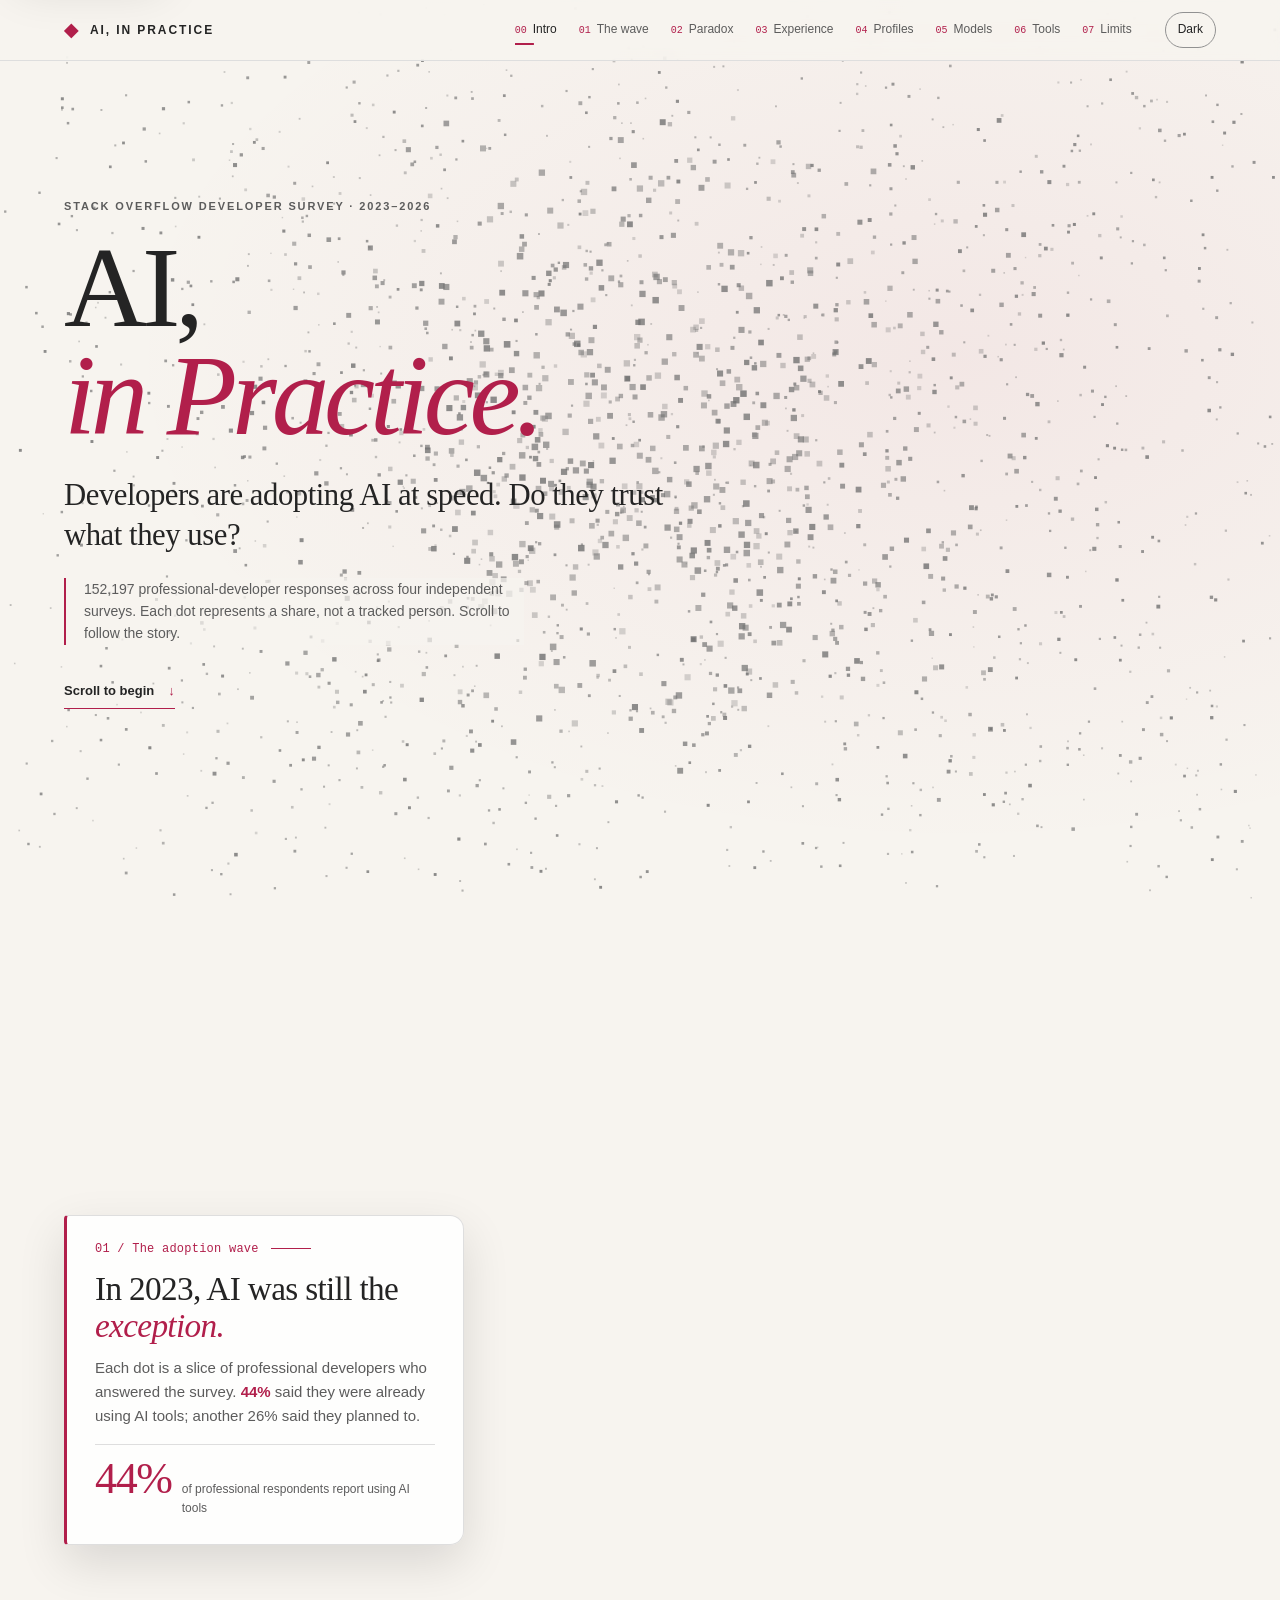
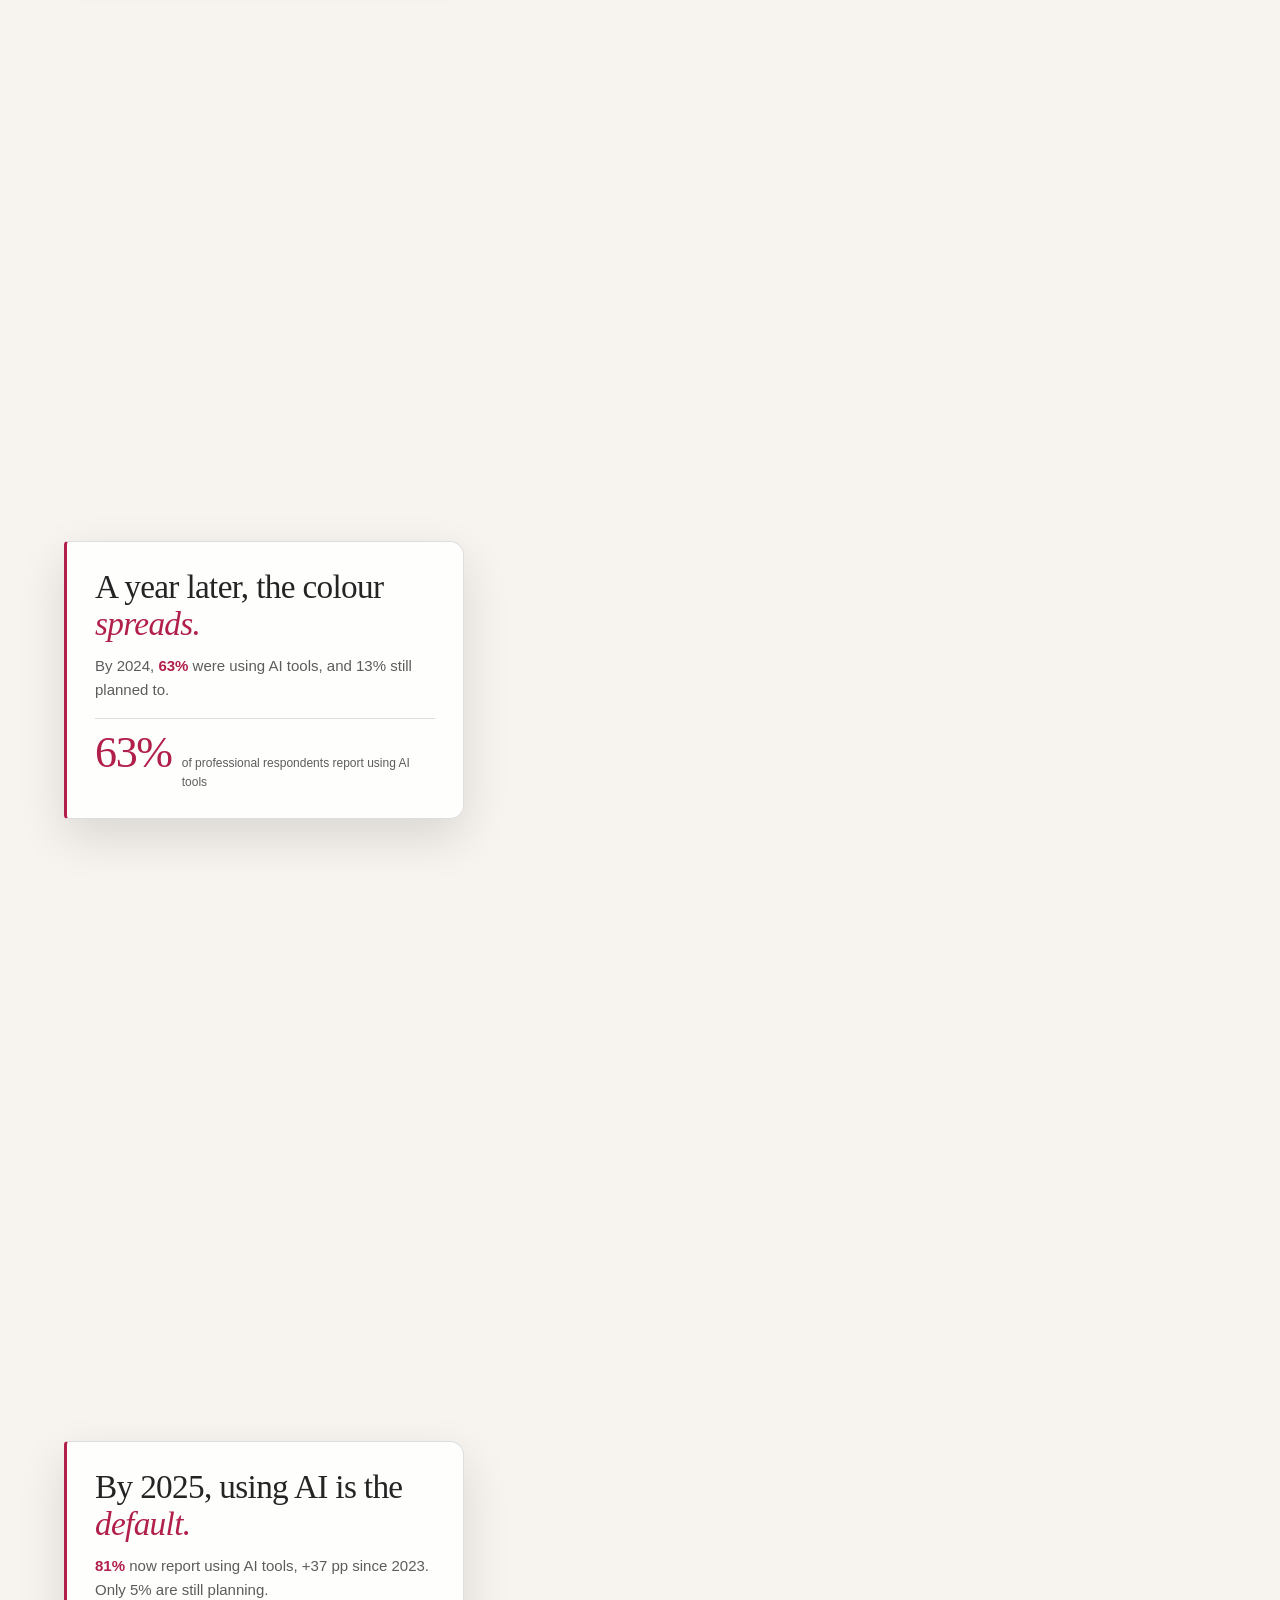
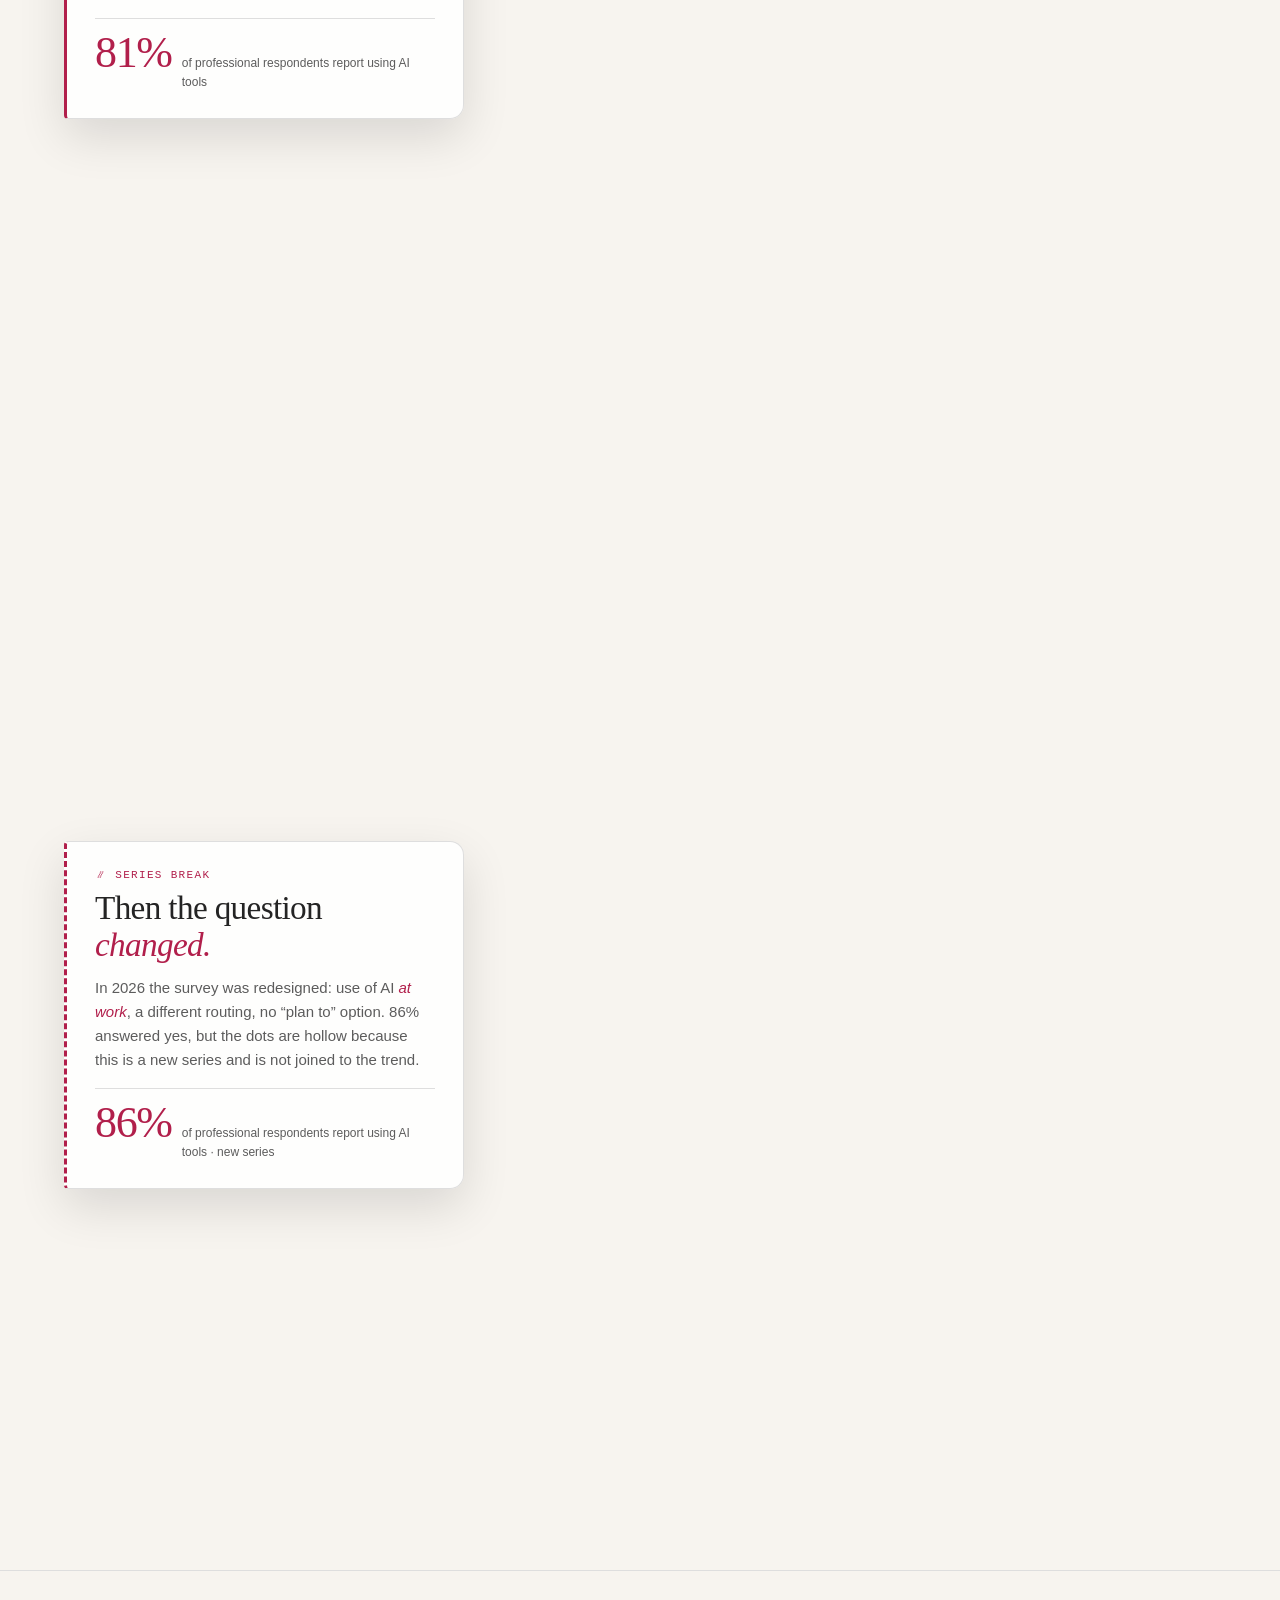
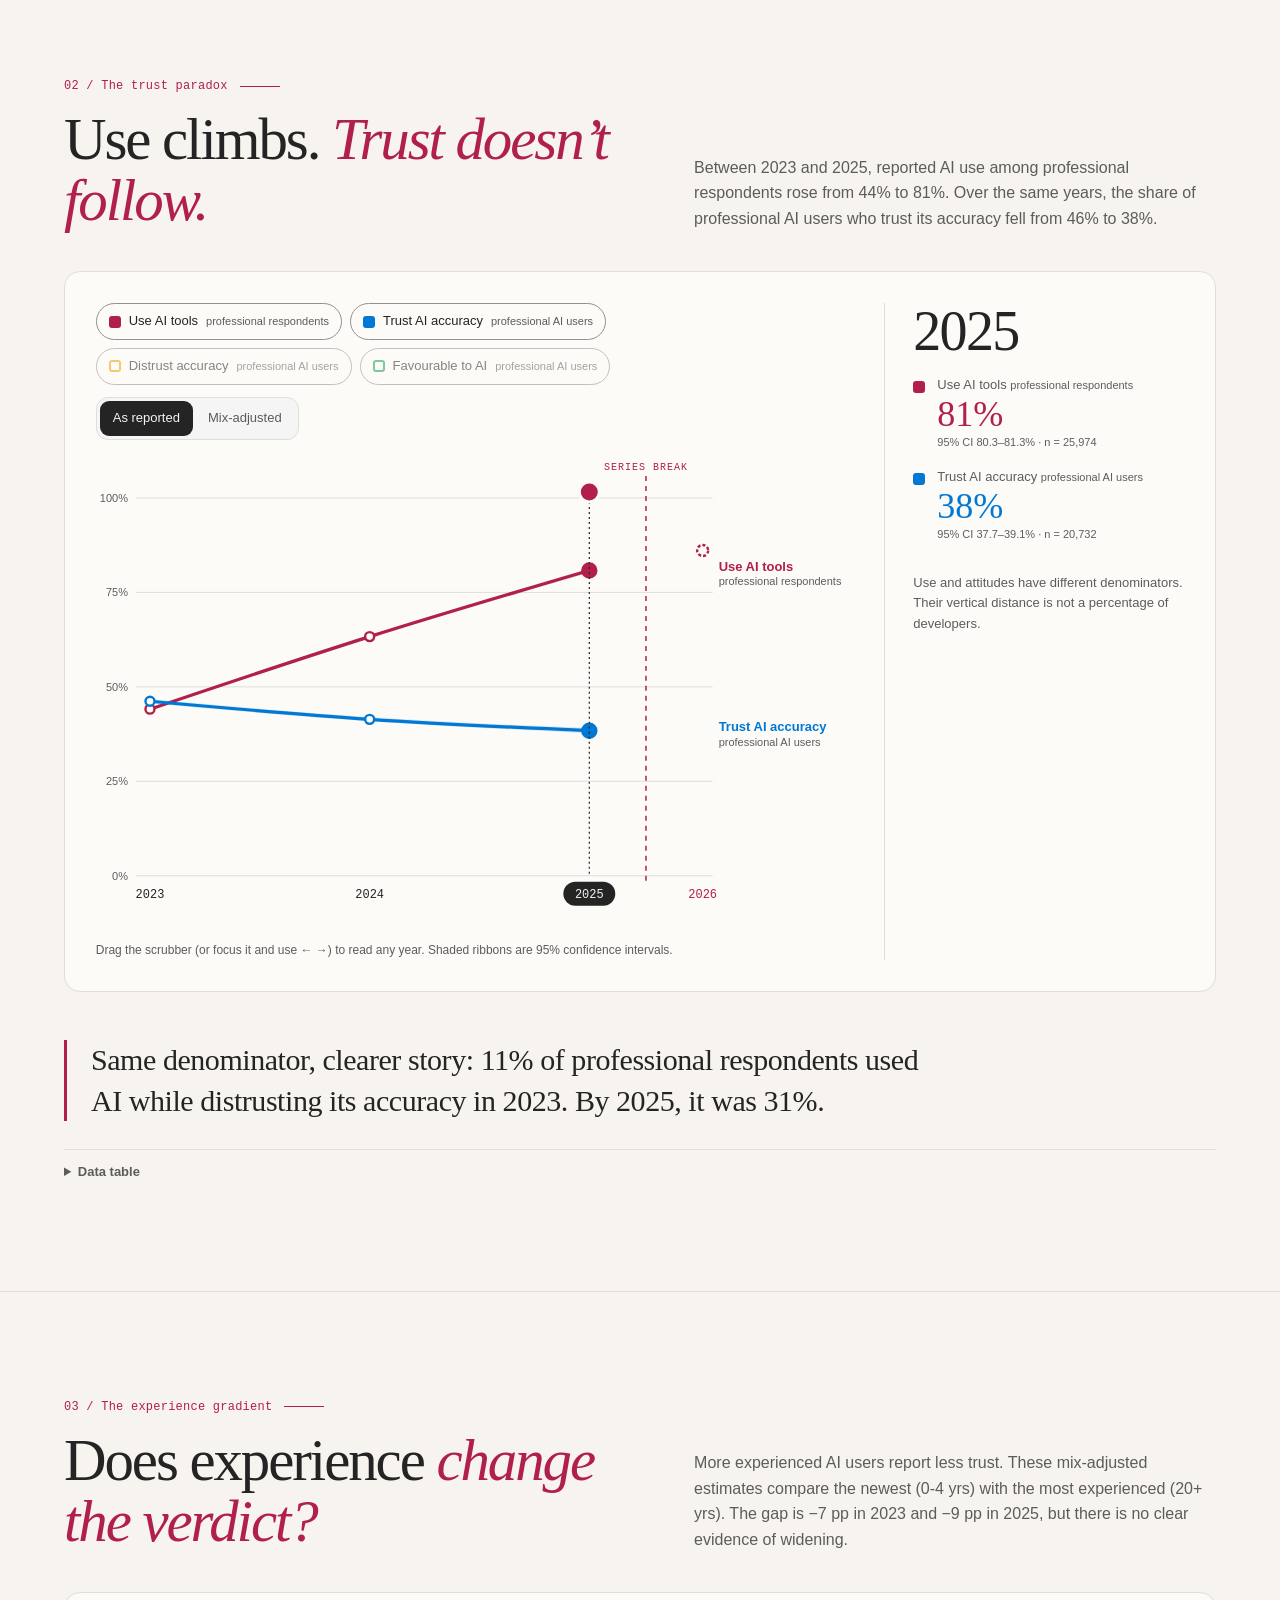
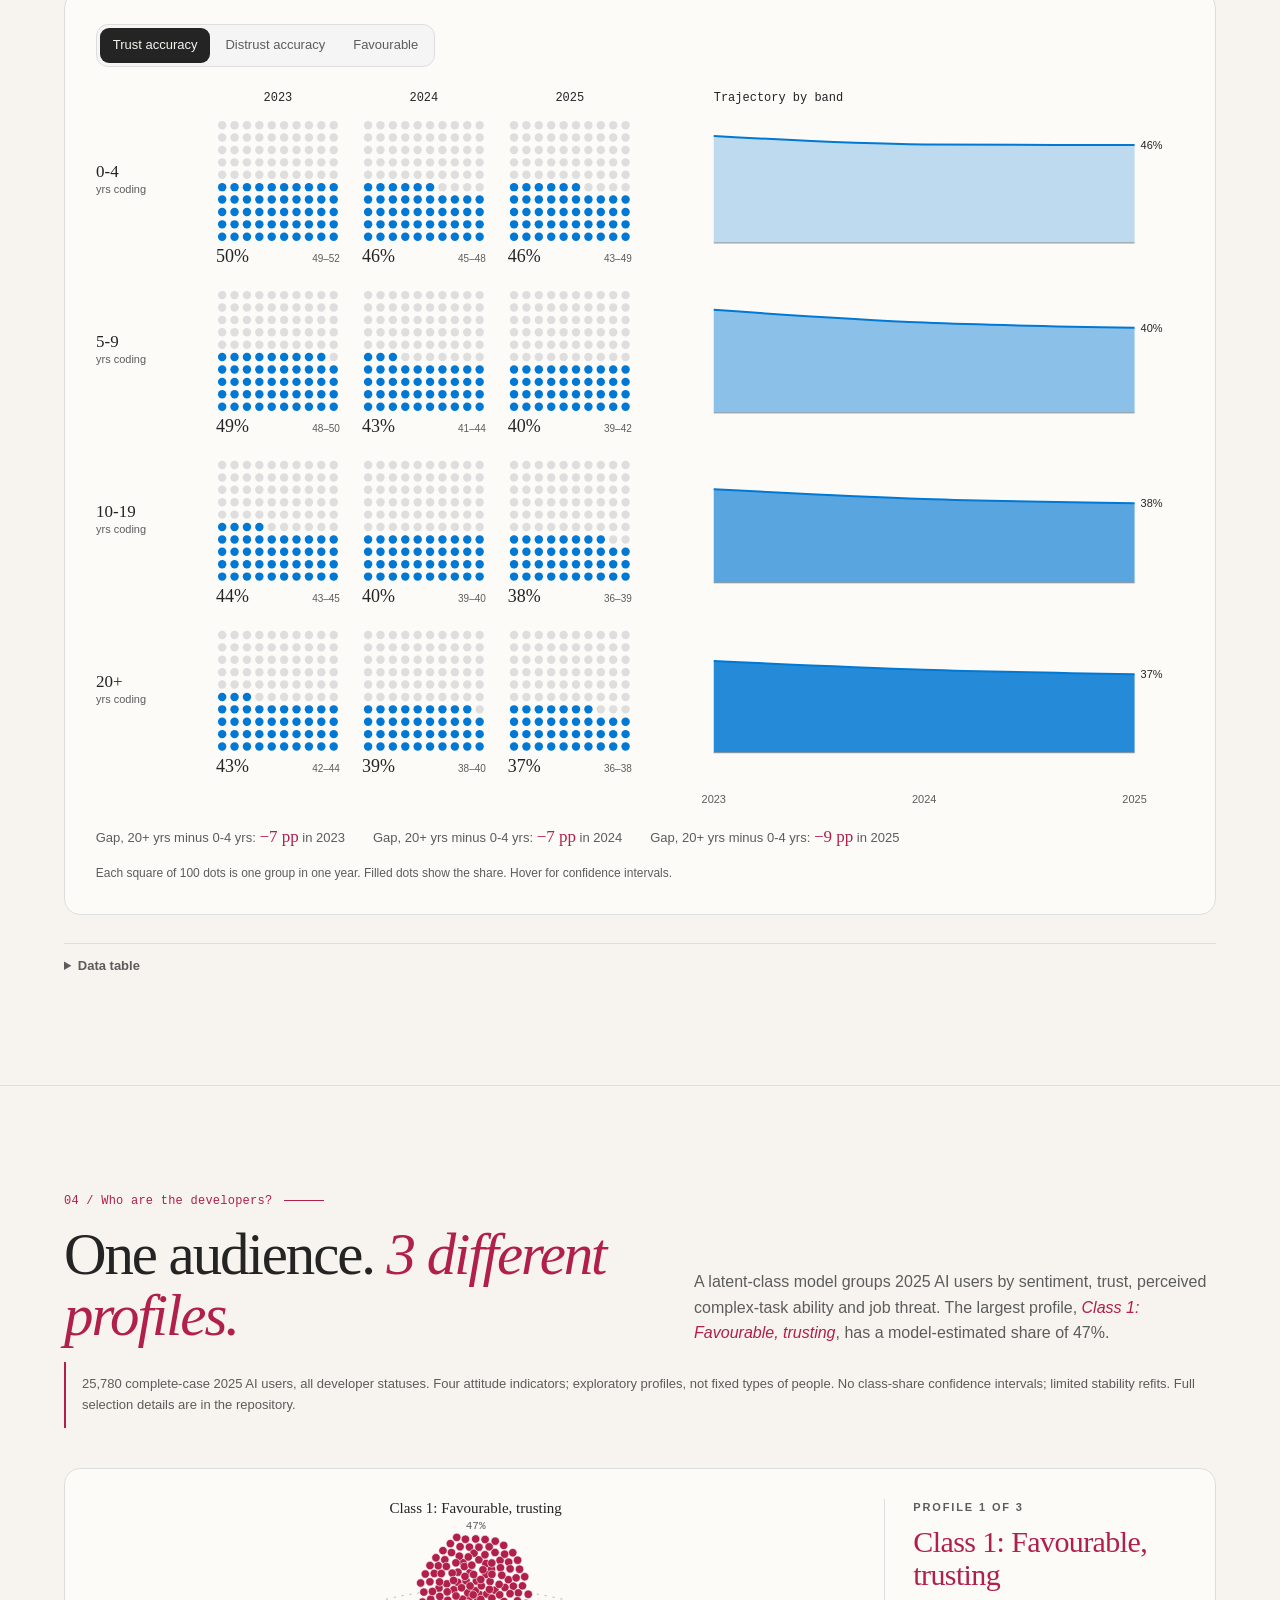
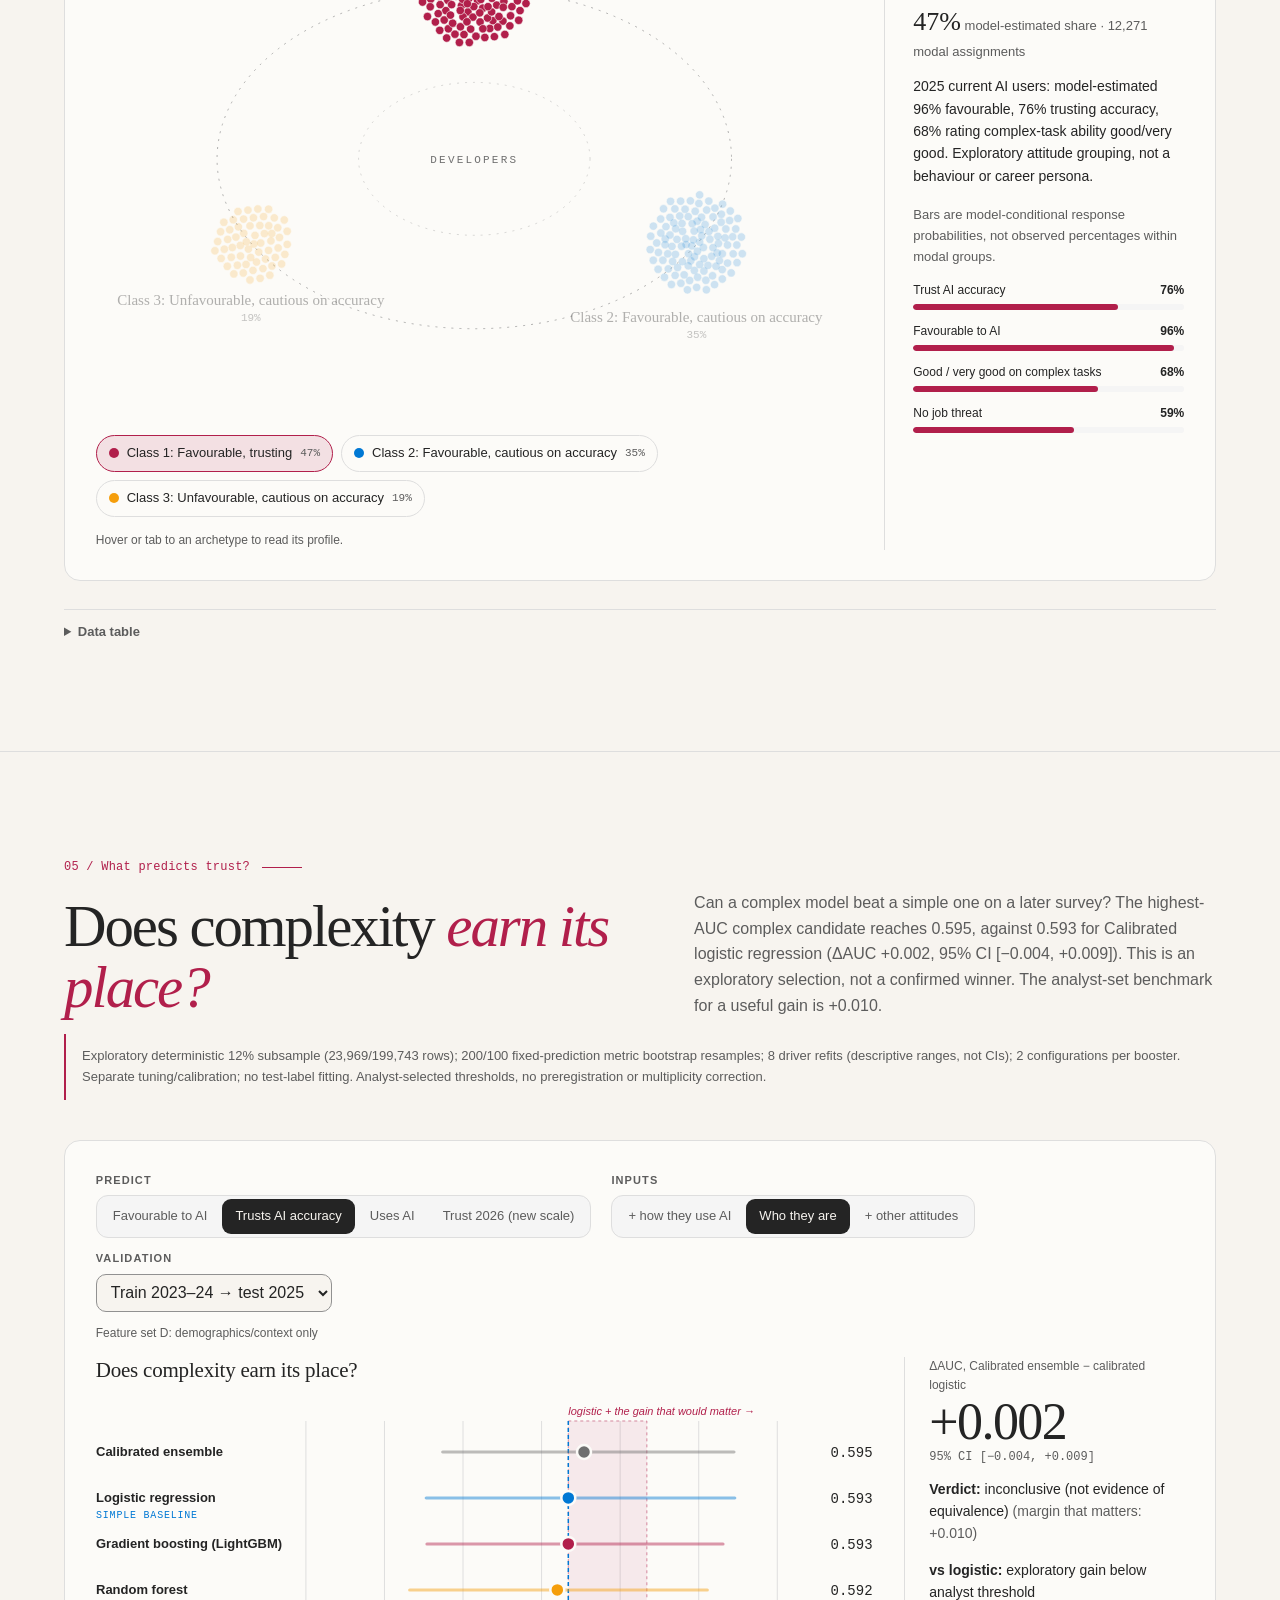
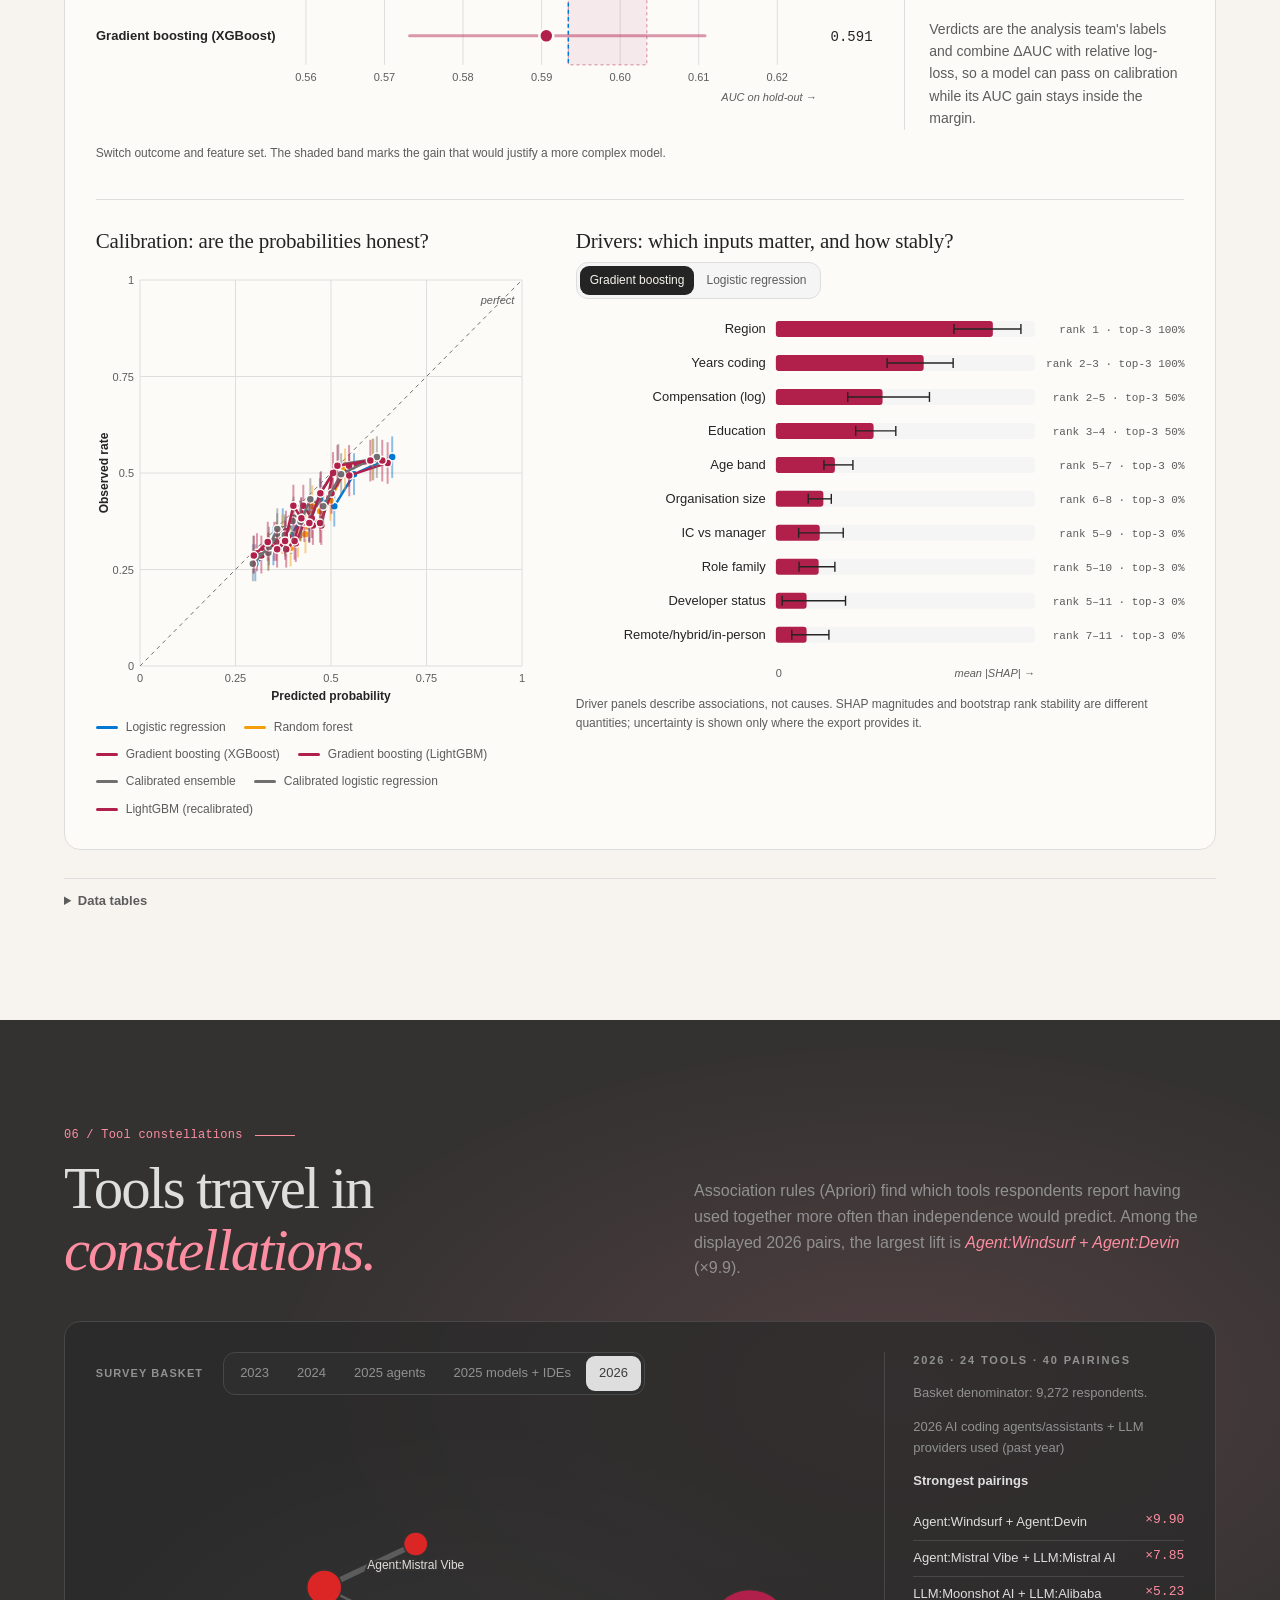
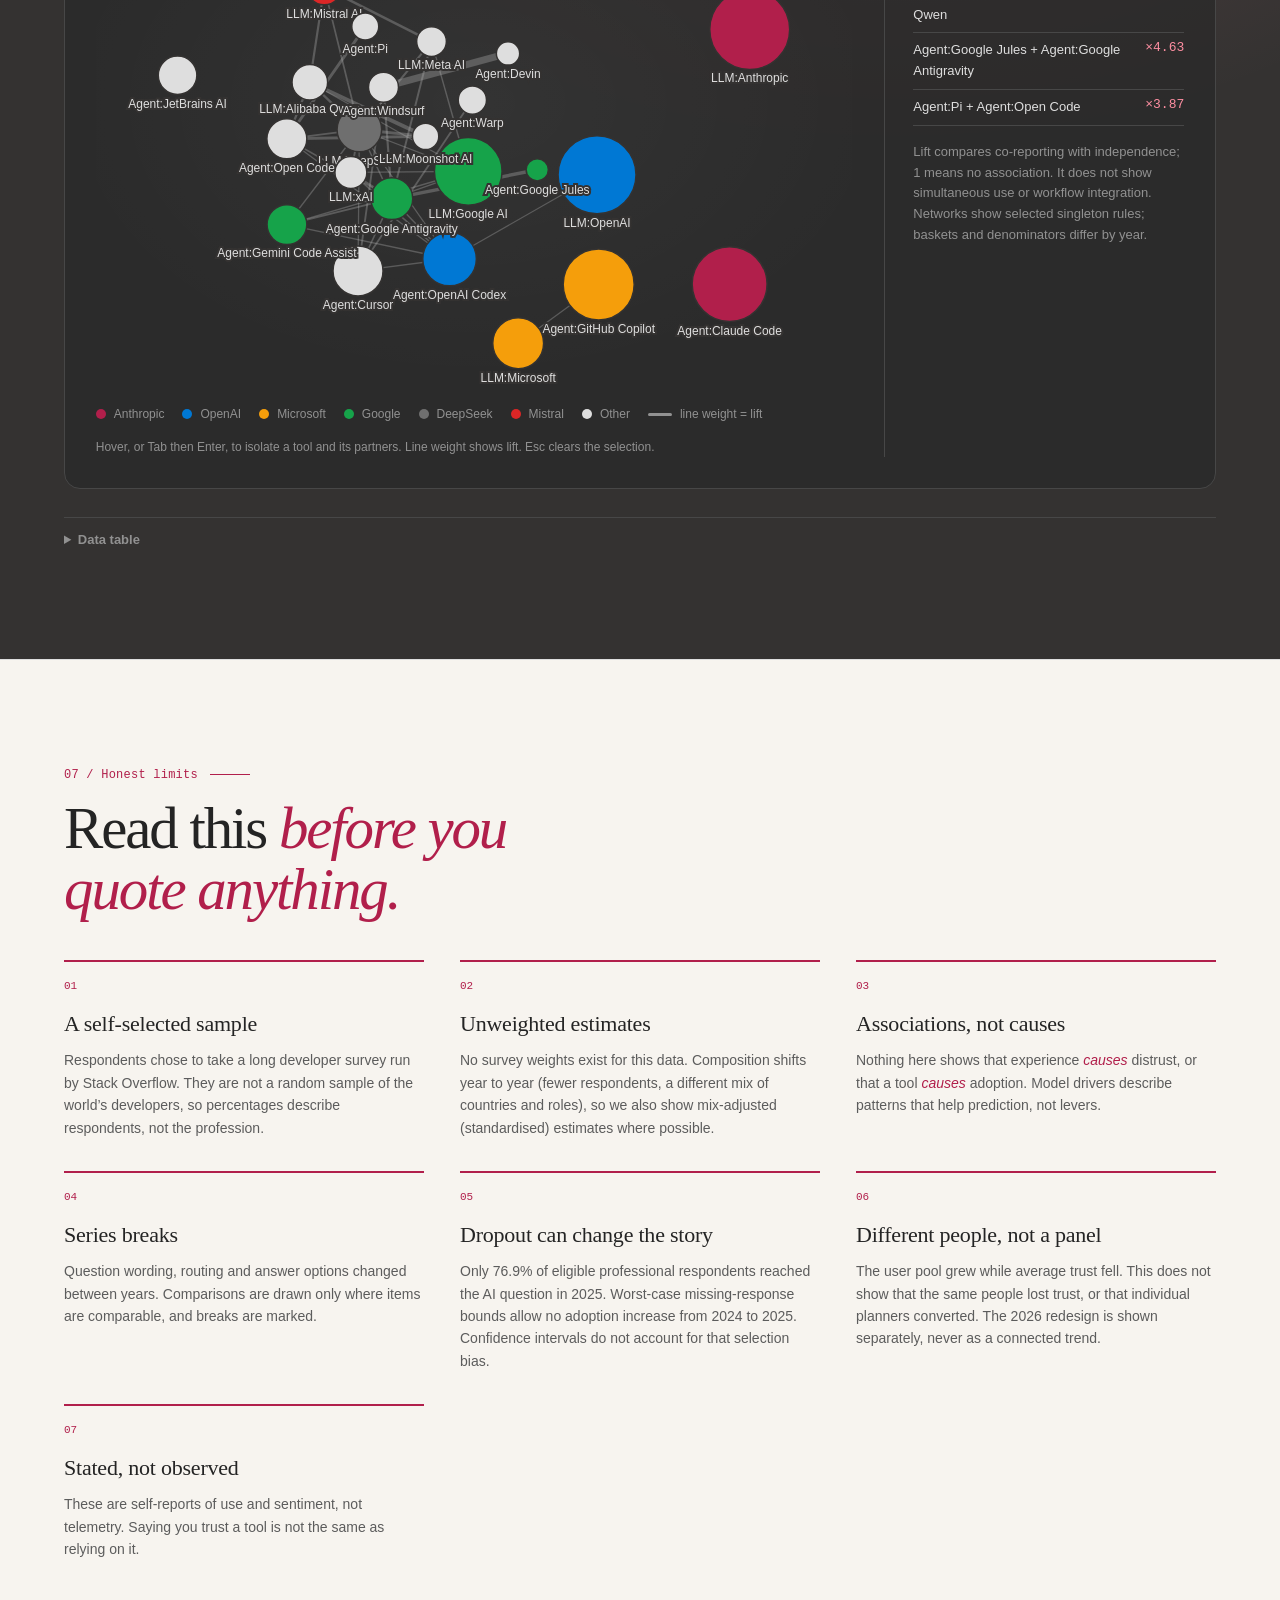
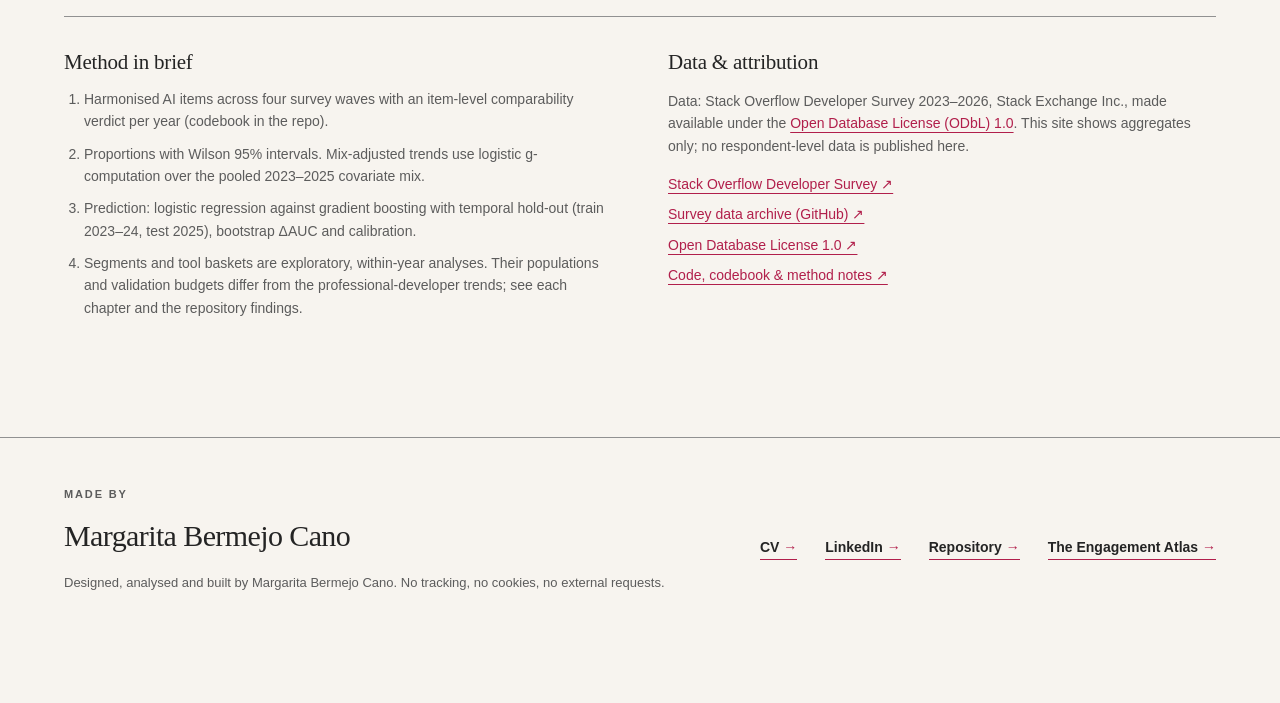
==== commit 49a95ab1: "Rename the public story to AI, in Practice Update the hero, masthead, browser and social titles and " ====
--- a/index.html
+++ b/index.html
@@ -3,11 +3,11 @@
 <head>
   <meta charset="utf-8">
   <meta name="viewport" content="width=device-width, initial-scale=1">
-  <title>AI Adoption Atlas · How developers adopt, trust and feel about AI</title>
+  <title>AI, in Practice · How developers adopt, trust and feel about AI</title>
   <meta name="description" content="An interactive, scroll-driven data story about how developers adopt, trust and feel about AI, based on the public Stack Overflow Developer Survey 2023–2026.">
   <meta name="color-scheme" content="light dark">
   <meta name="referrer" content="no-referrer">
-  <meta property="og:title" content="AI Adoption Atlas">
+  <meta property="og:title" content="AI, in Practice">
   <meta property="og:description" content="Developers are adopting AI at speed. Do they trust what they use?">
   <link rel="icon" href="data:image/svg+xml,%3Csvg xmlns='http://www.w3.org/2000/svg' viewBox='0 0 16 16'%3E%3Crect x='3' y='3' width='10' height='10' transform='rotate(45 8 8)' fill='%23b11f4b'/%3E%3C/svg%3E">
   <script>
@@ -33,7 +33,7 @@
 
   <header class="masthead">
     <div class="masthead-inner">
-      <a class="brand" href="#ch0"><span class="brand-symbol" aria-hidden="true">◆</span>AI ADOPTION ATLAS</a>
+      <a class="brand" href="#ch0"><span class="brand-symbol" aria-hidden="true">◆</span>AI, IN PRACTICE</a>
       <nav class="chapter-nav" aria-label="Chapters">
         <ol>
           <li><a href="#ch0"><span class="nav-n">00</span><span class="nav-label">Intro</span></a></li>
@@ -73,7 +73,7 @@
         <article class="step step-hero" id="ch0">
           <div class="hero-card">
             <p class="eyebrow" data-copy="hero.kicker"></p>
-            <h1 class="hero-title" data-copy="hero.title">AI Adoption <em>Atlas.</em></h1>
+            <h1 class="hero-title" data-copy="hero.title">AI, <em>in Practice.</em></h1>
             <p class="standfirst" data-copy="hero.promise"></p>
             <p class="hero-note" data-copy="hero.note"></p>
             <a class="scroll-cue" href="#ch1"><span data-copy="hero.cue">Scroll to begin</span><span class="cue-arrow" aria-hidden="true">↓</span></a>
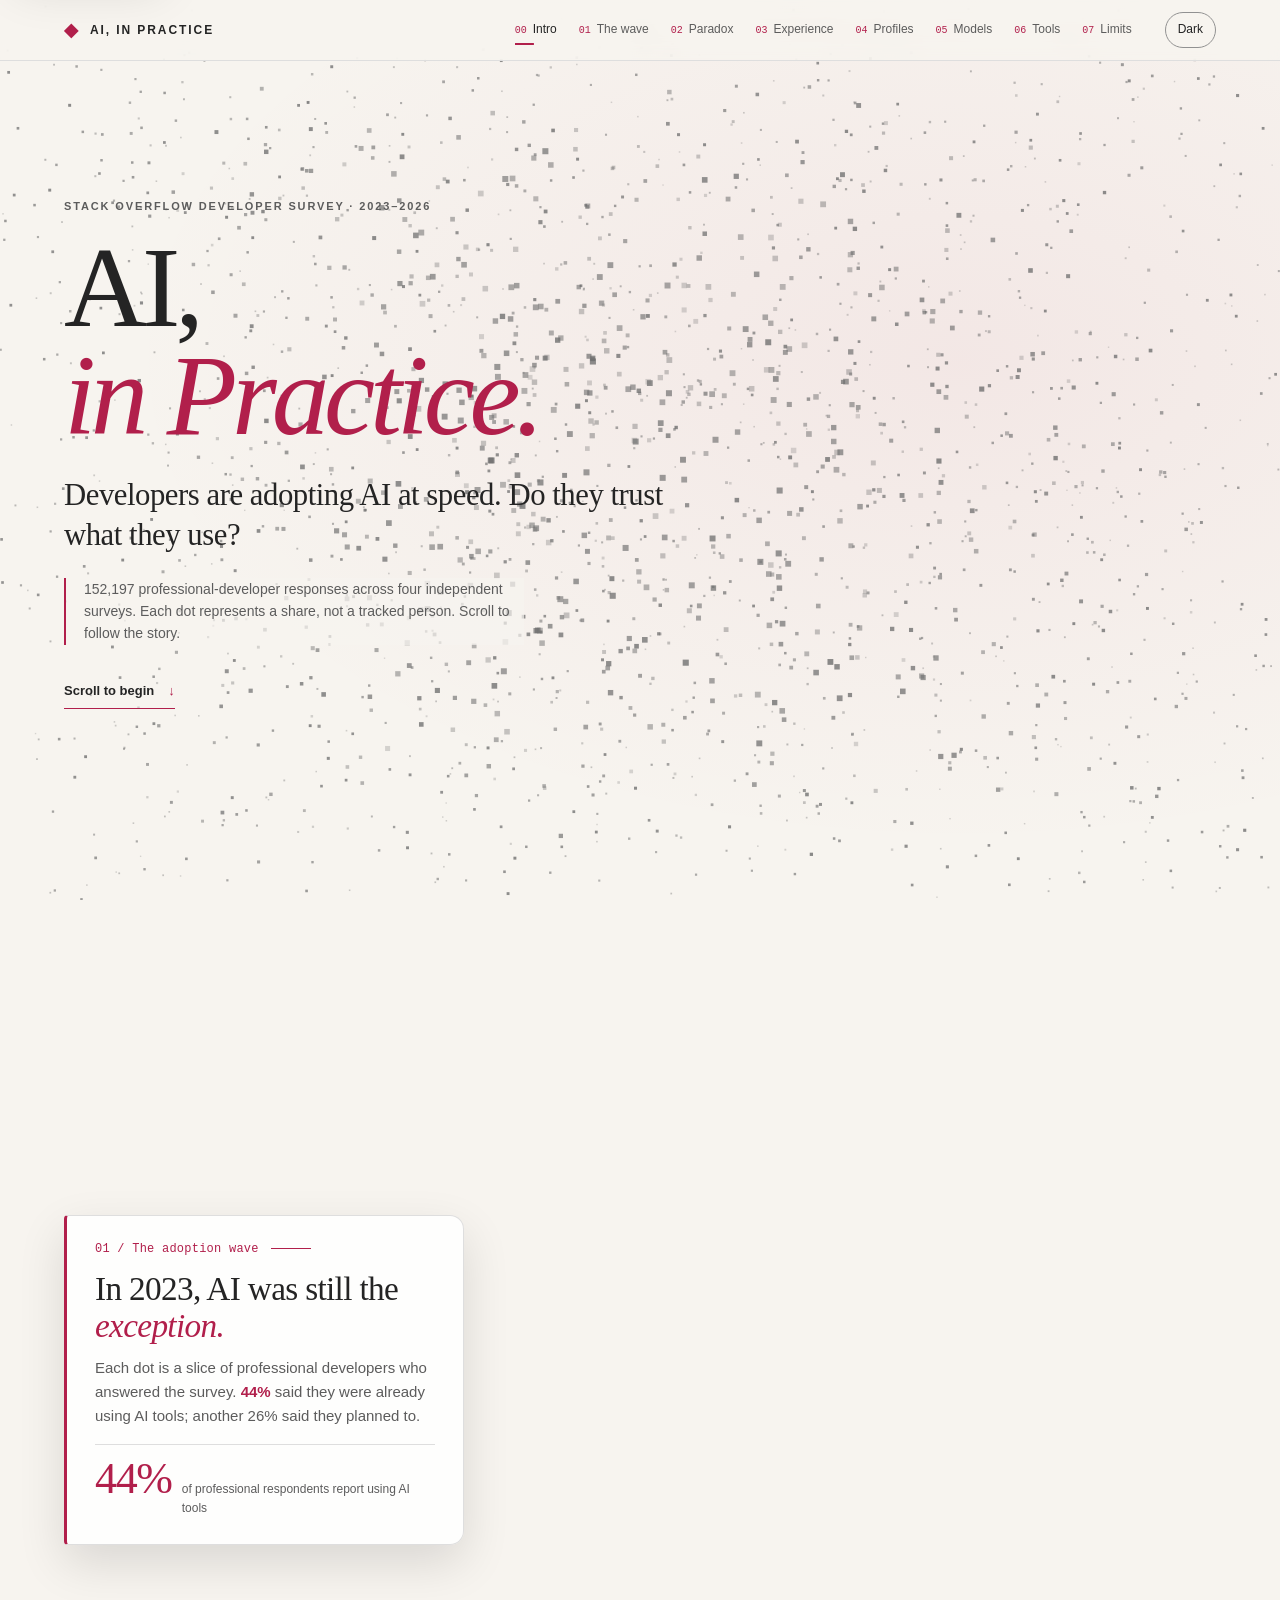
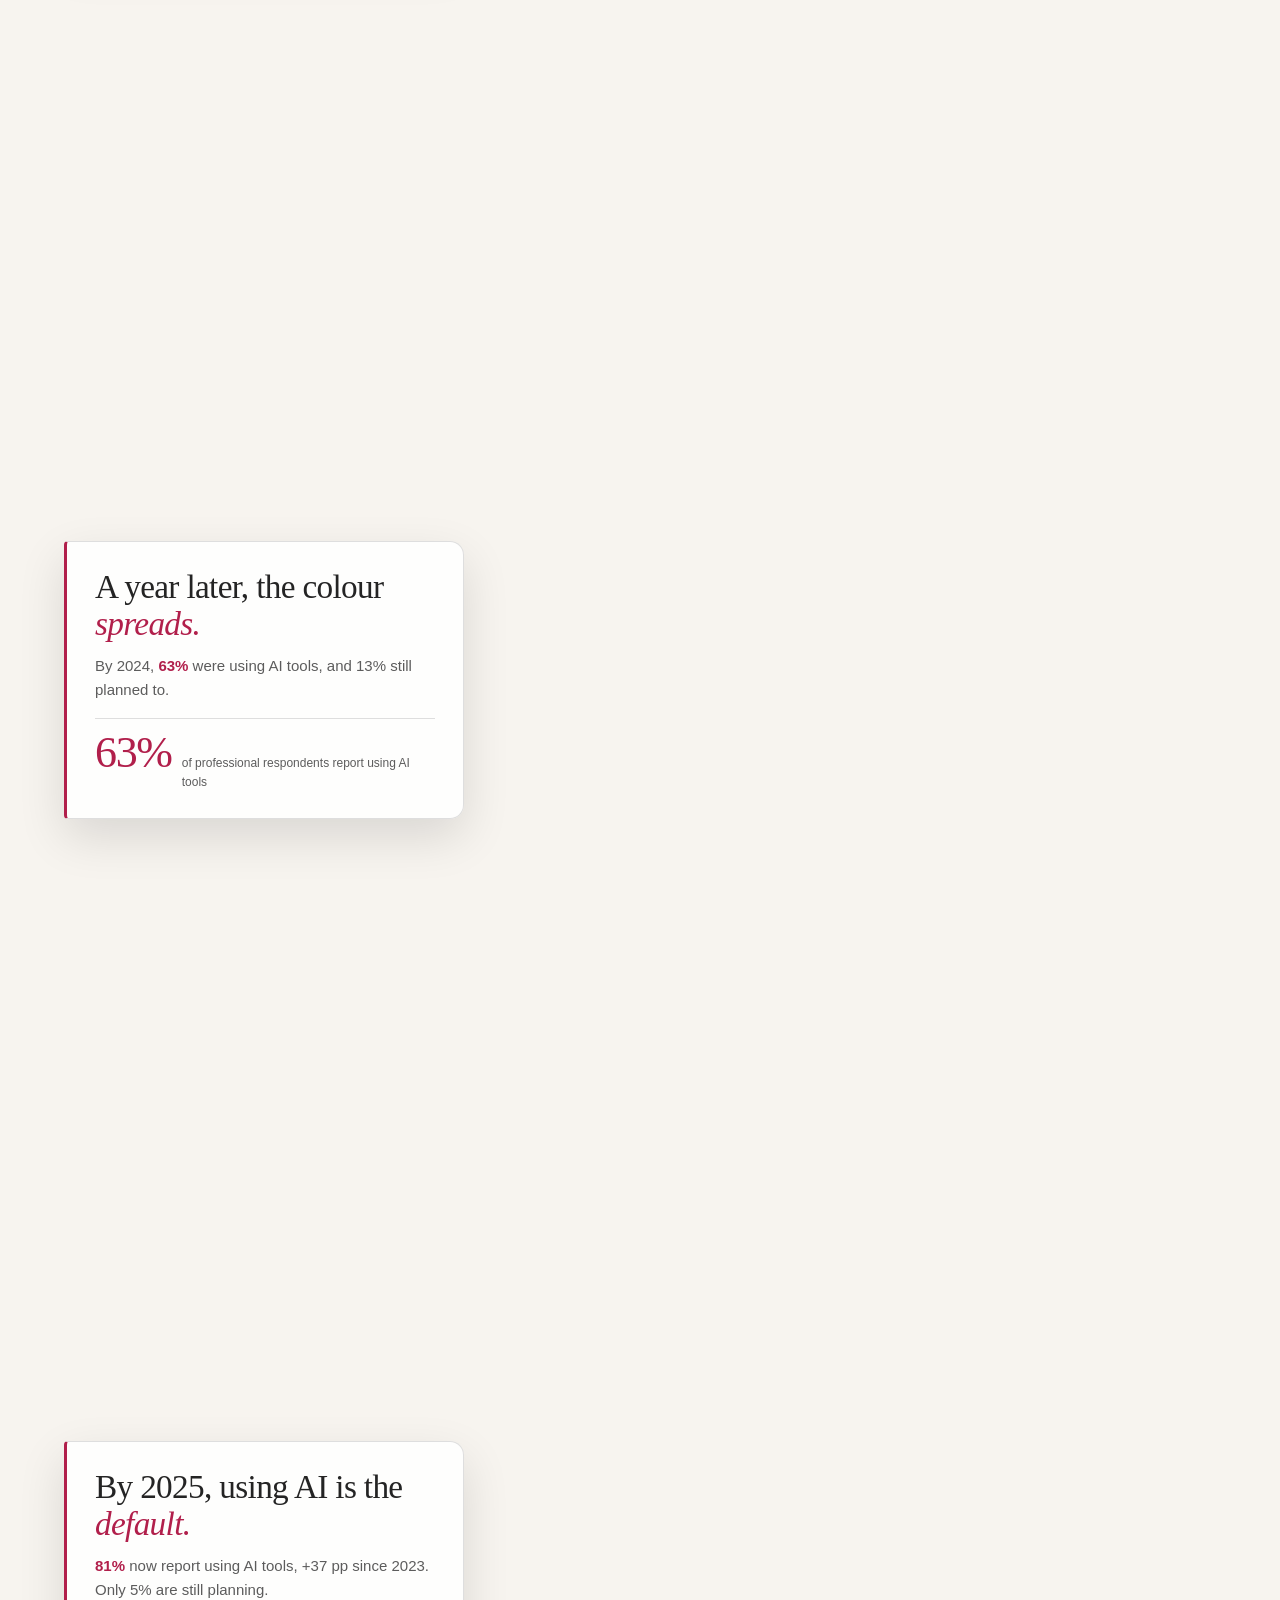
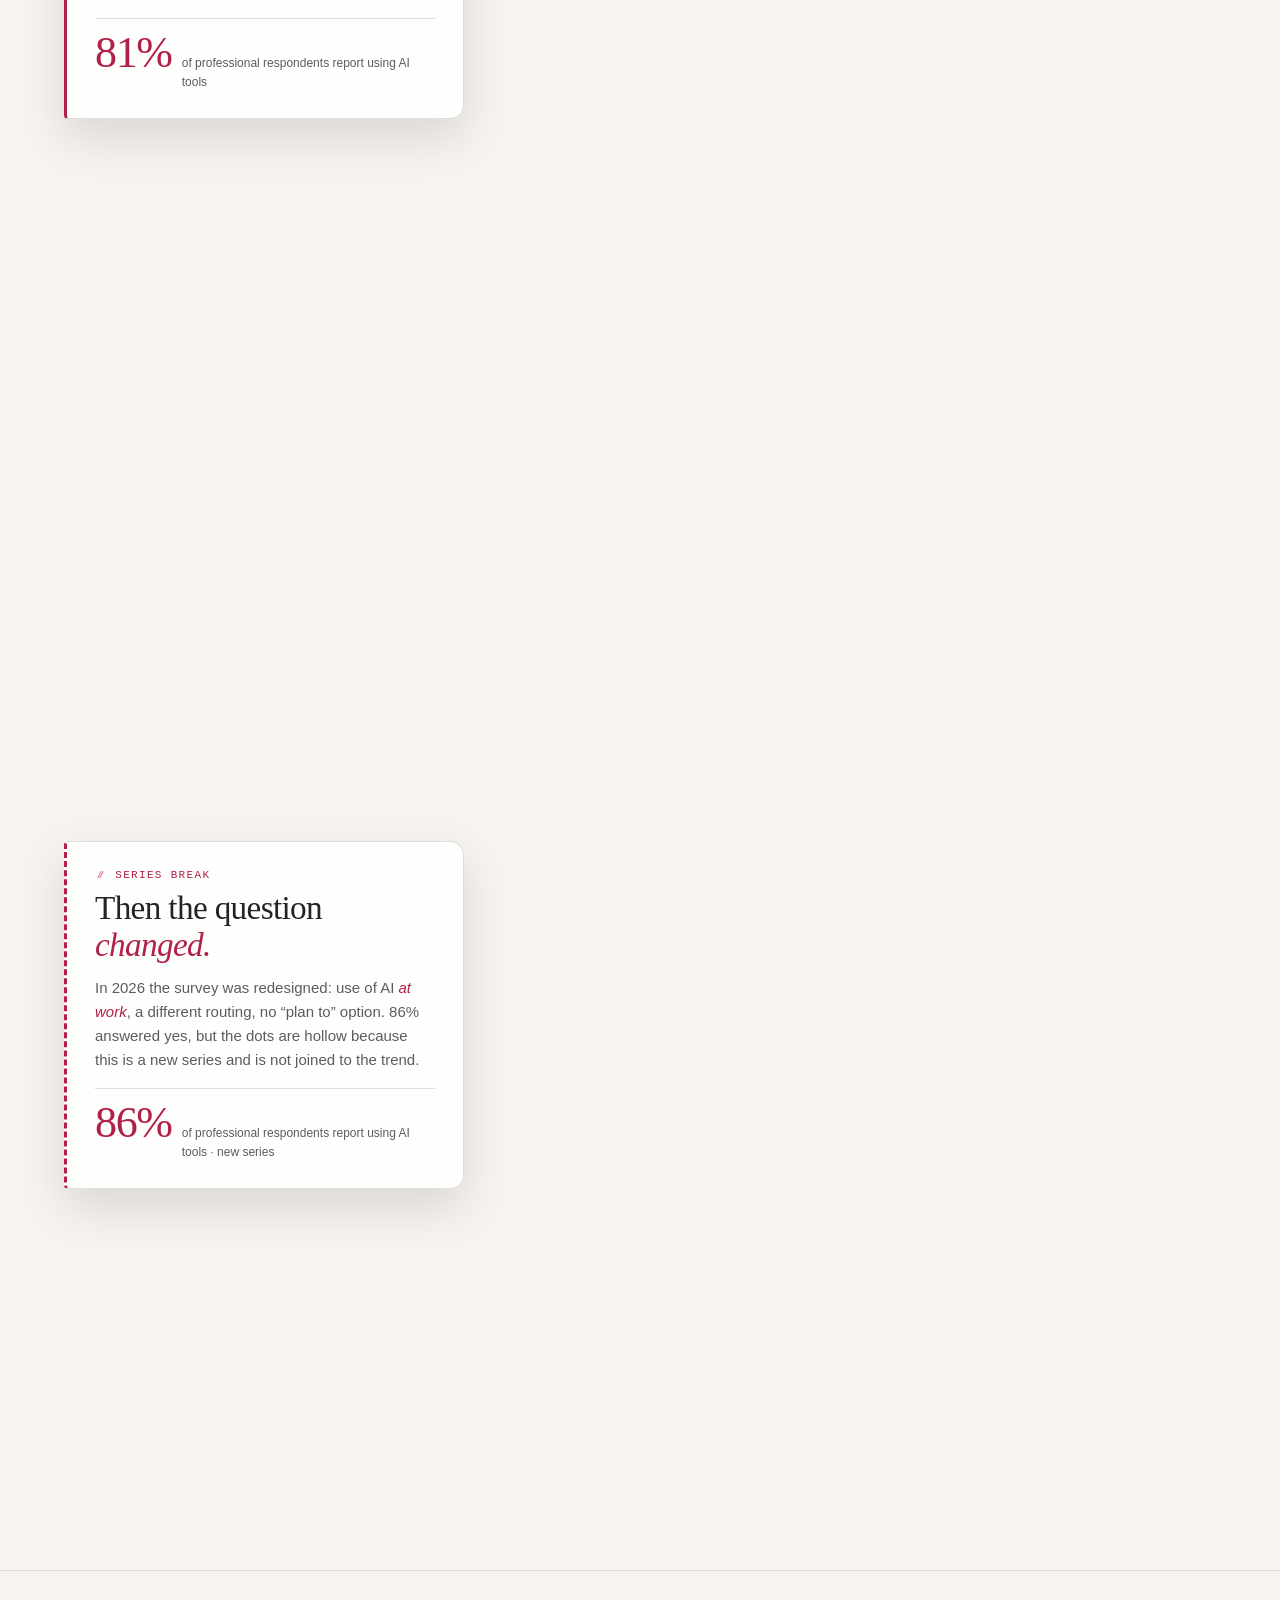
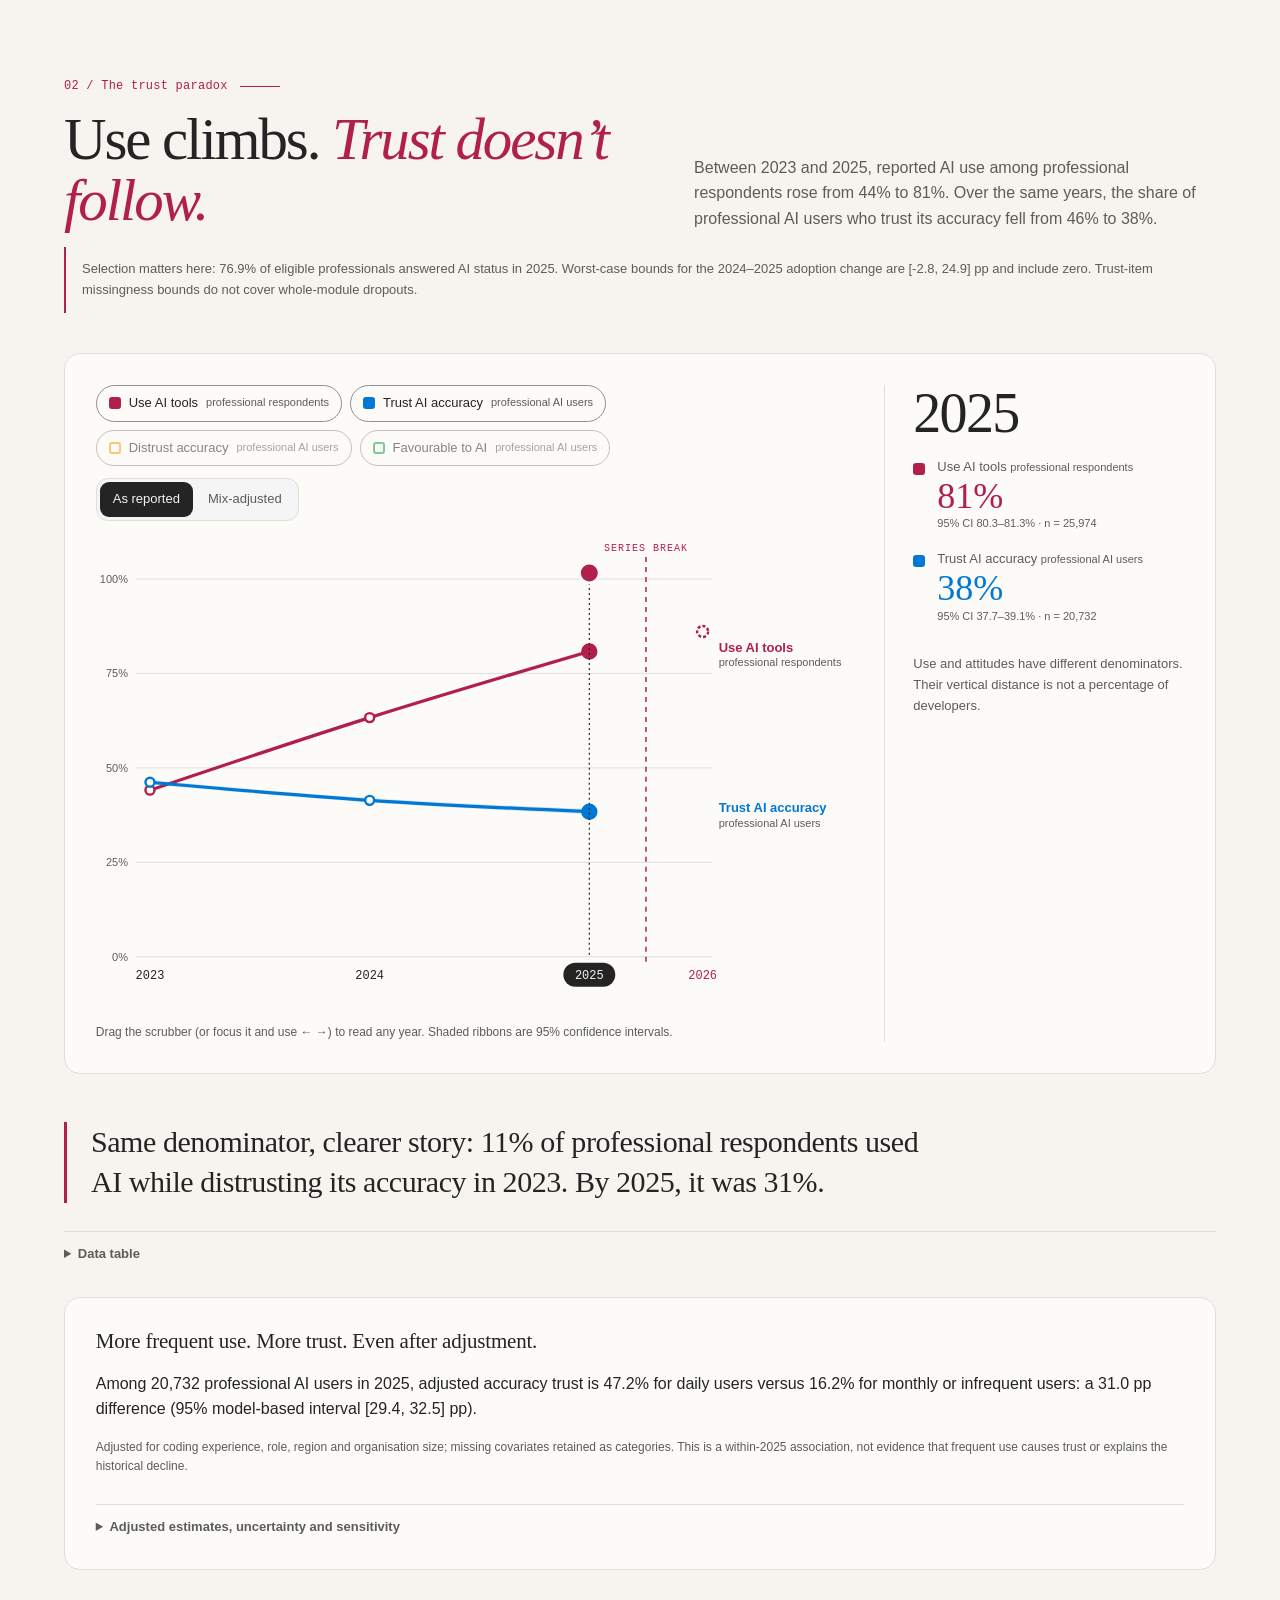
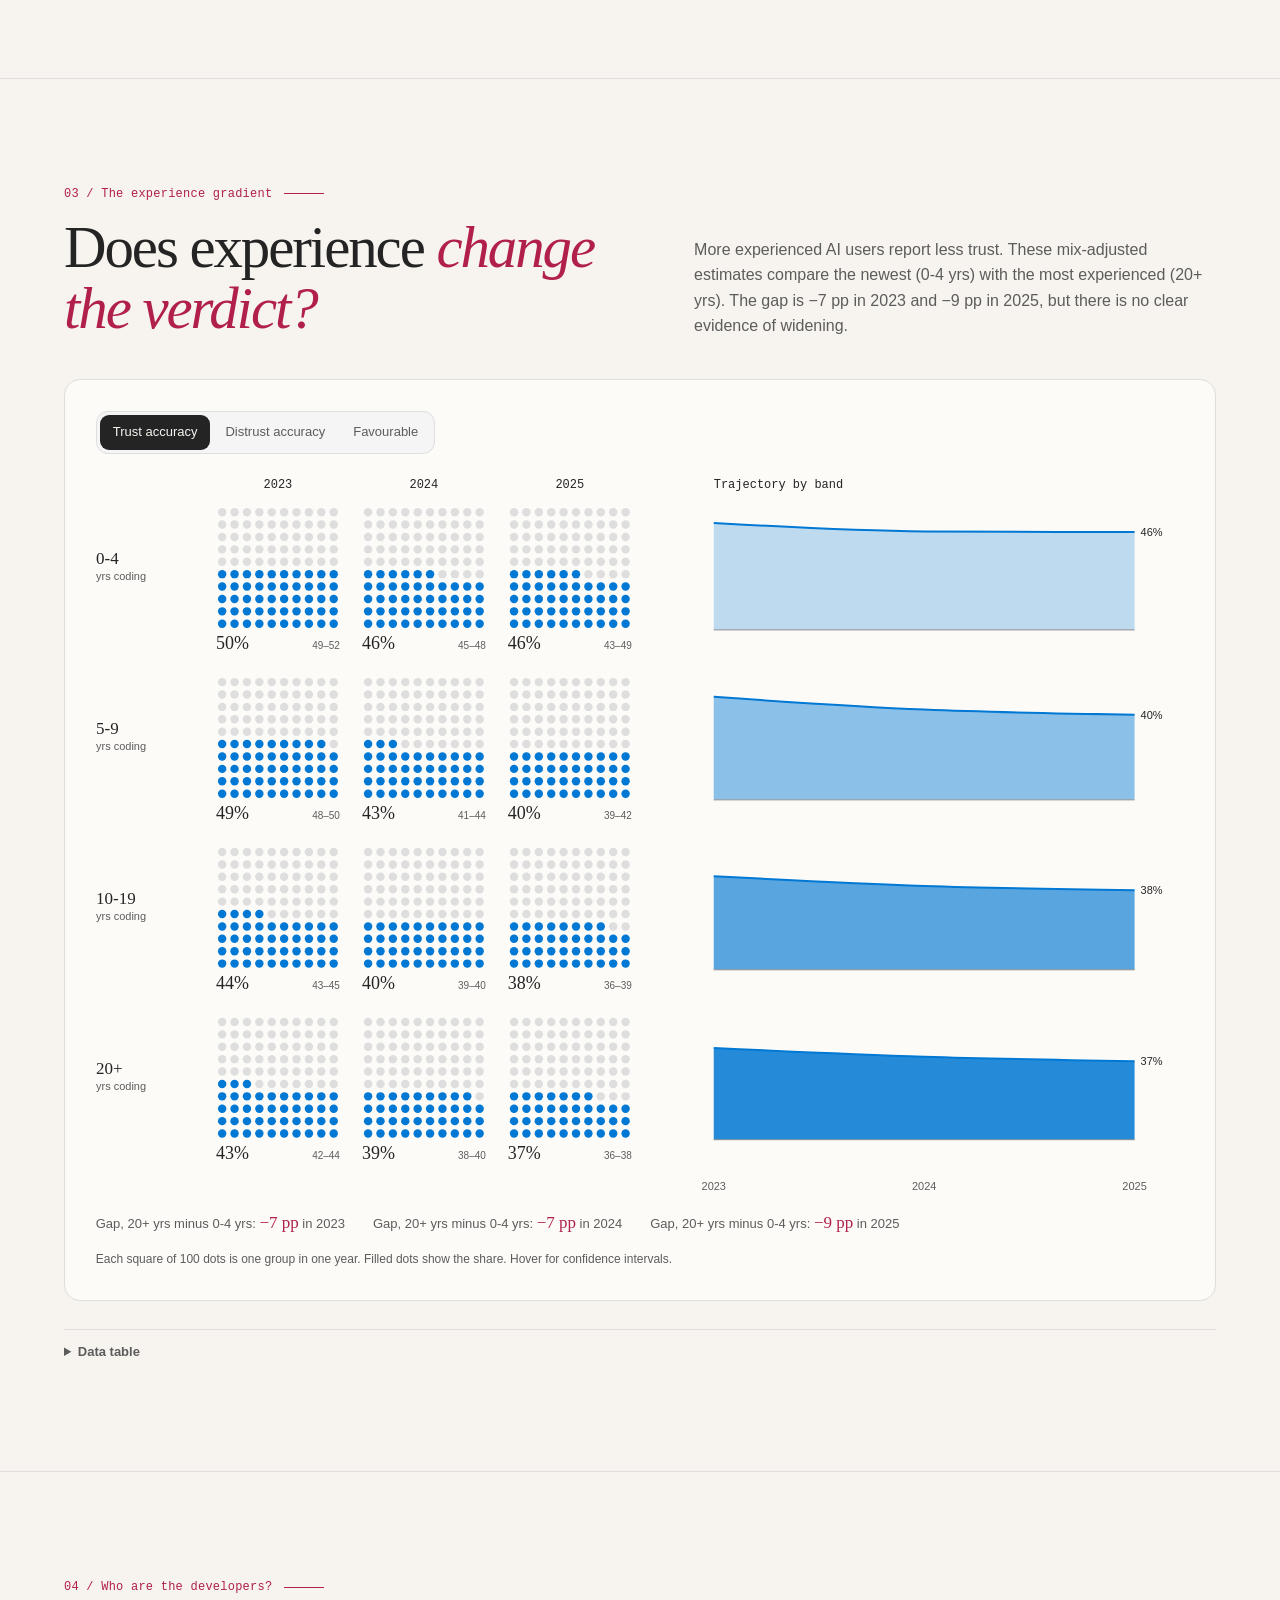
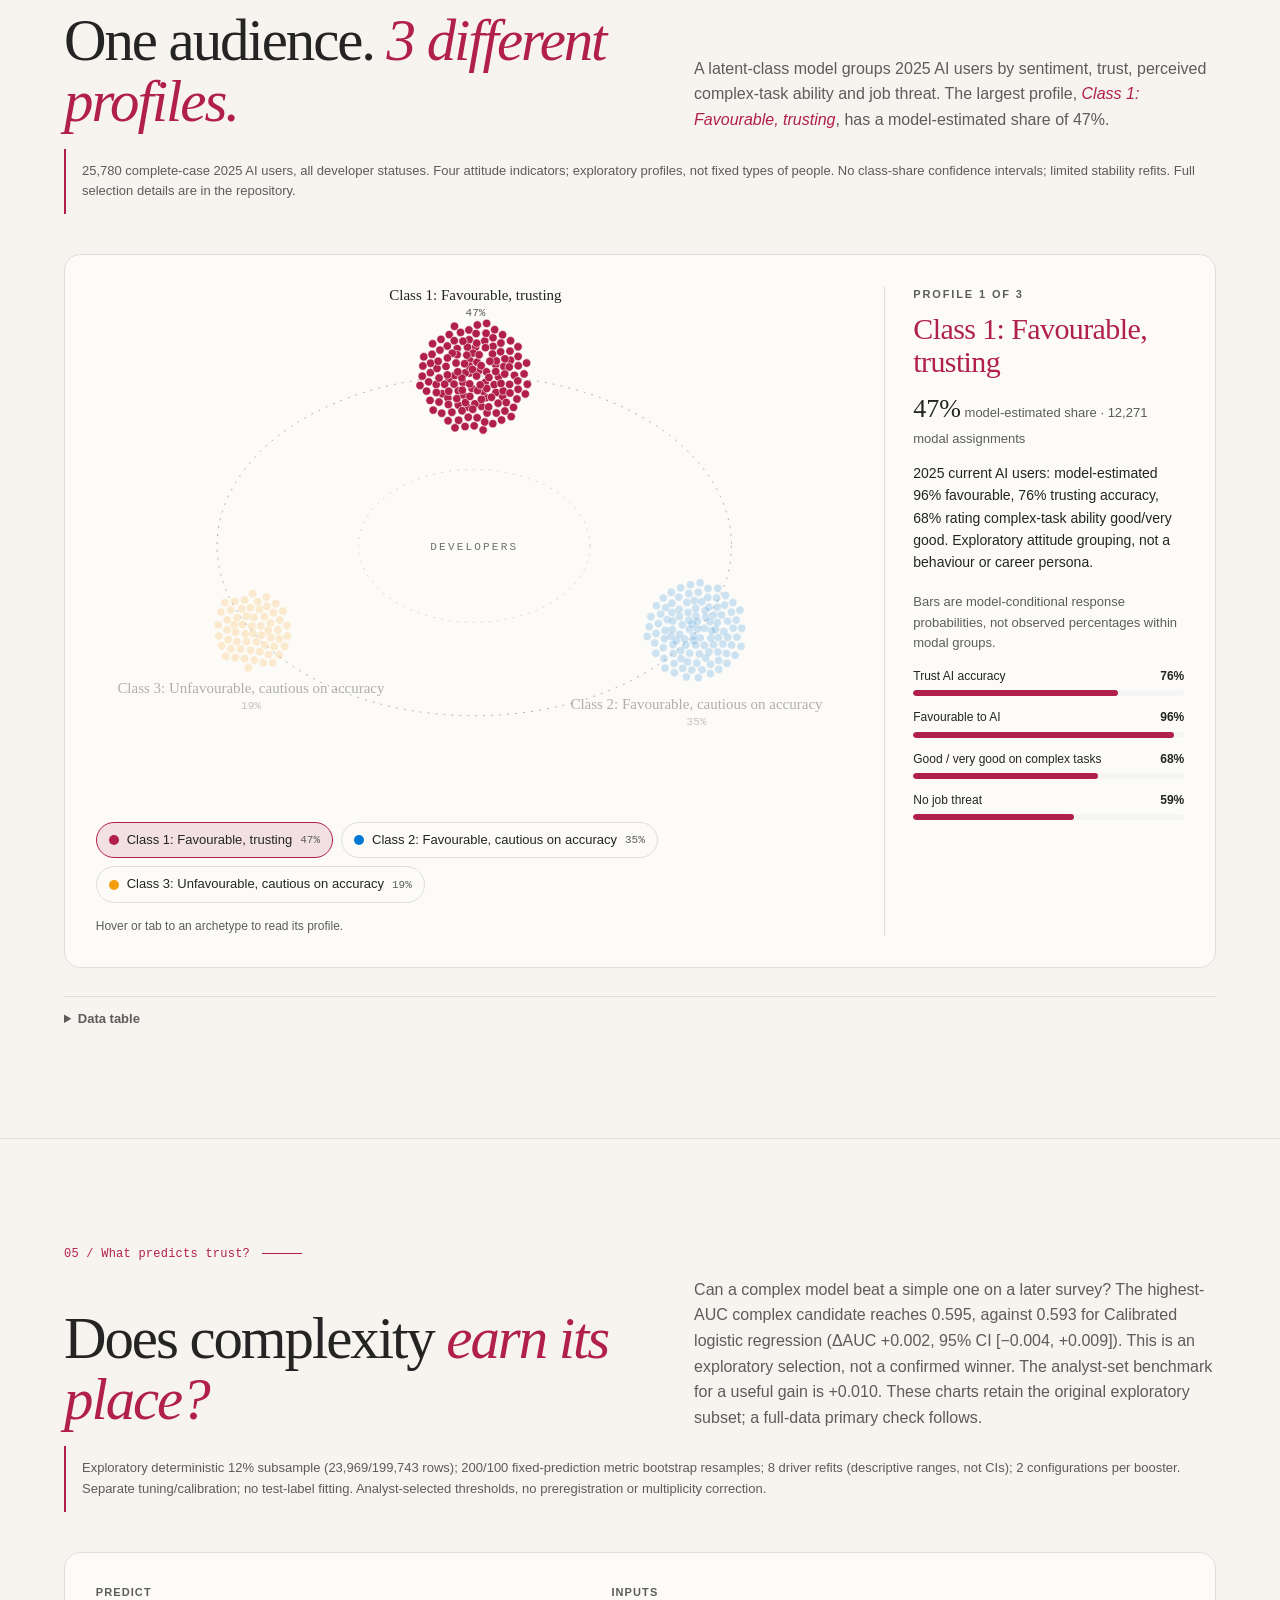
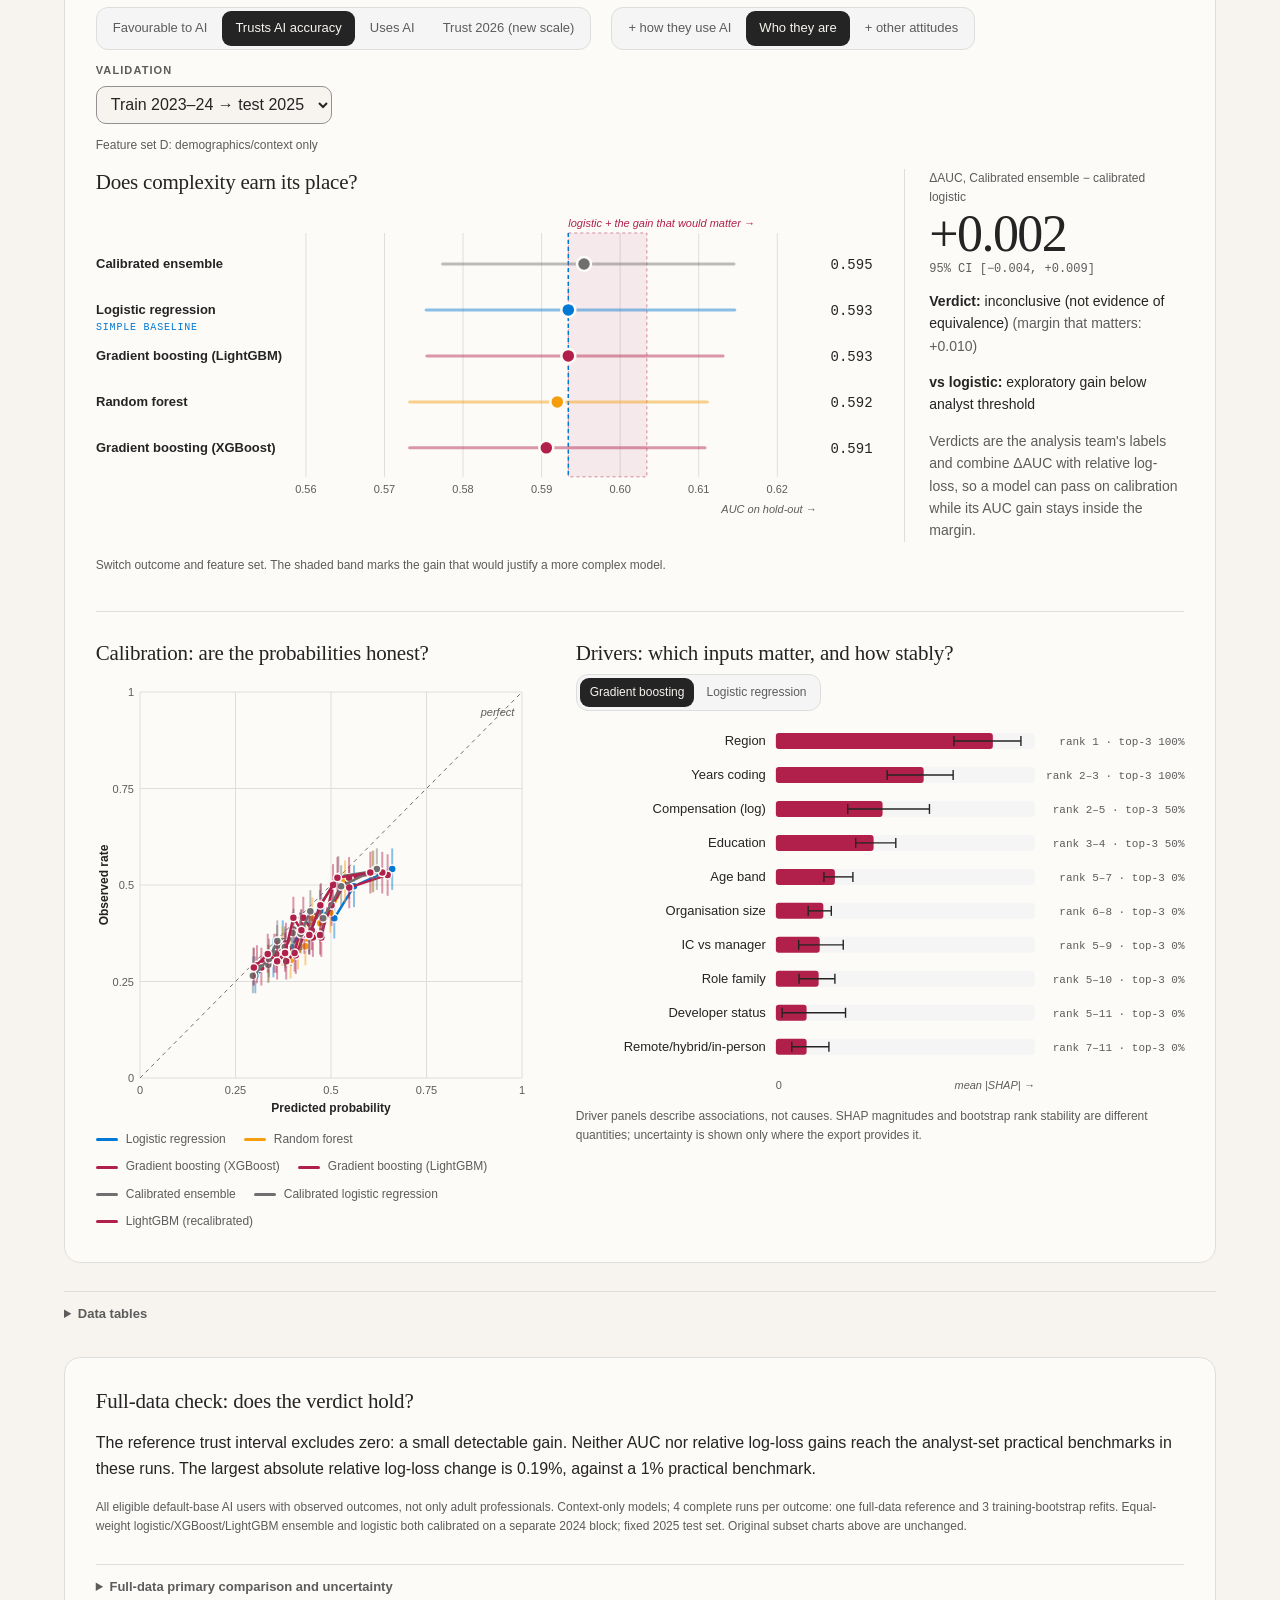
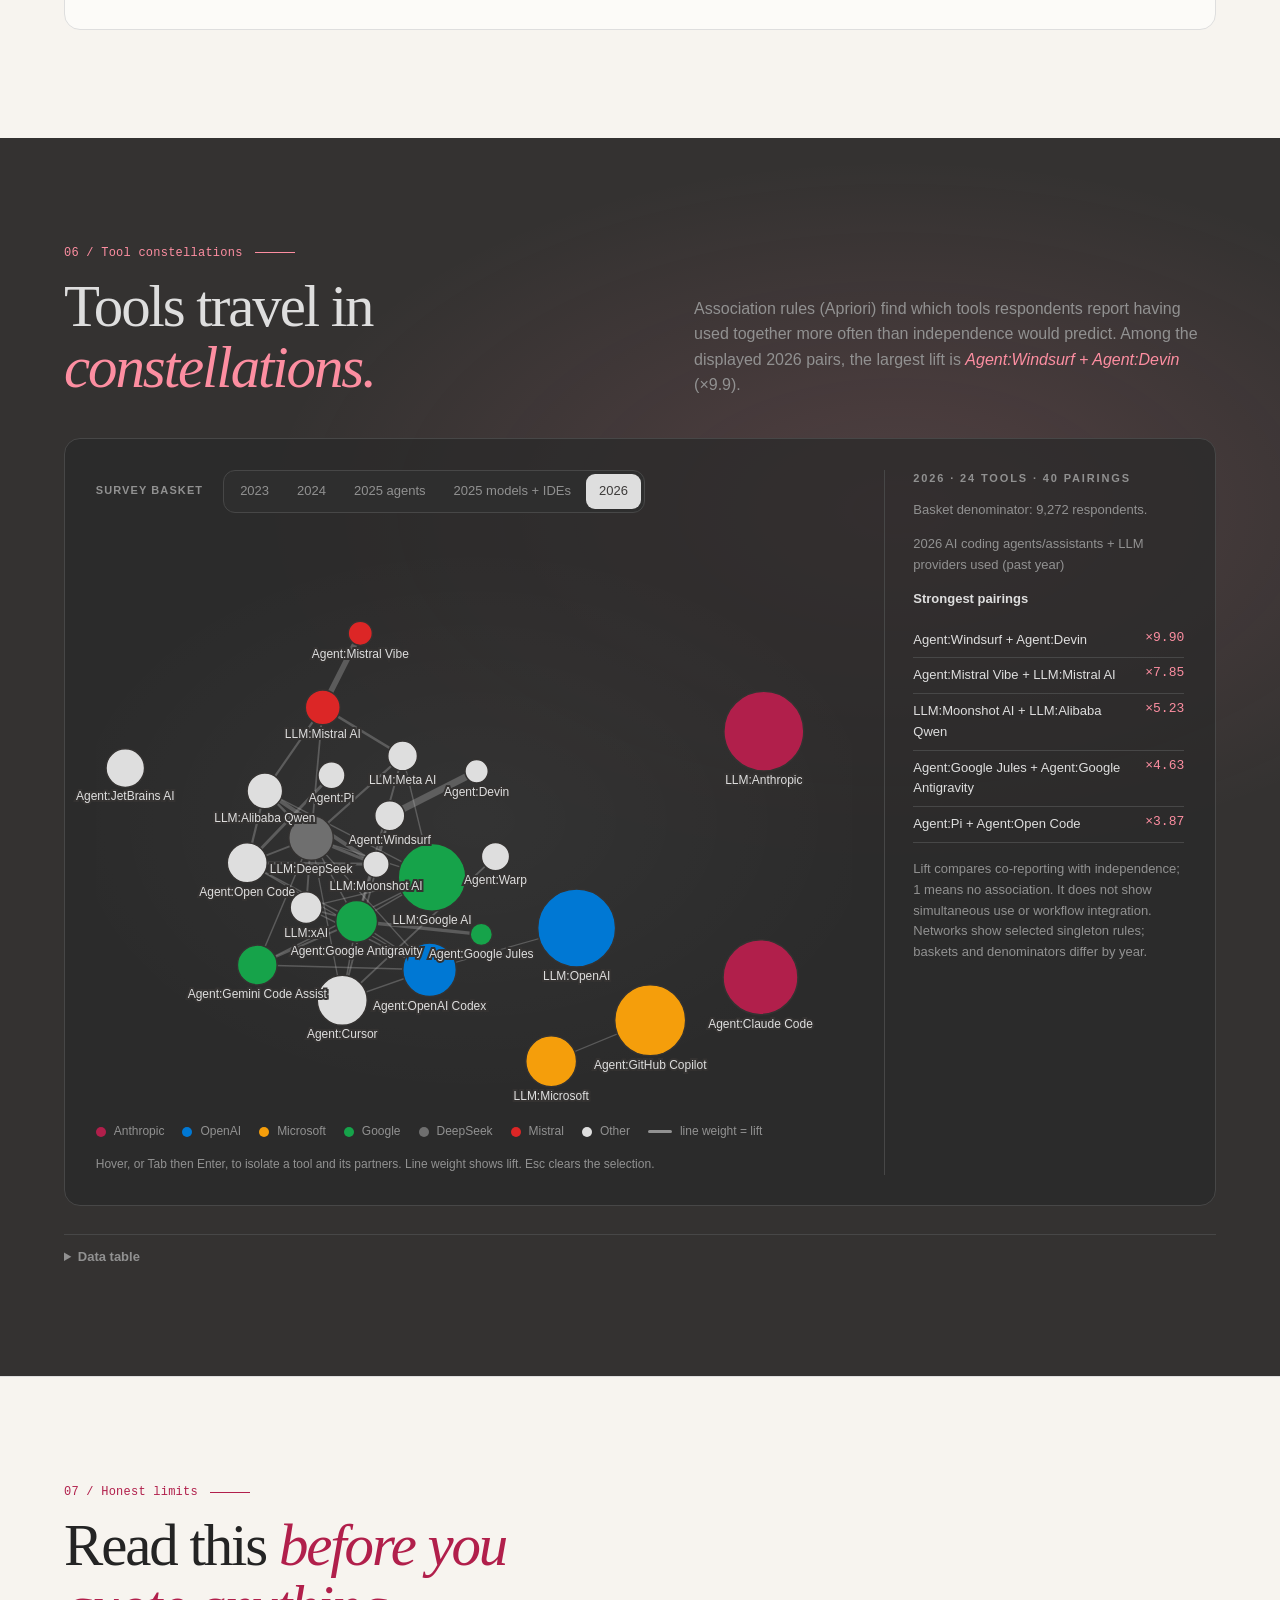
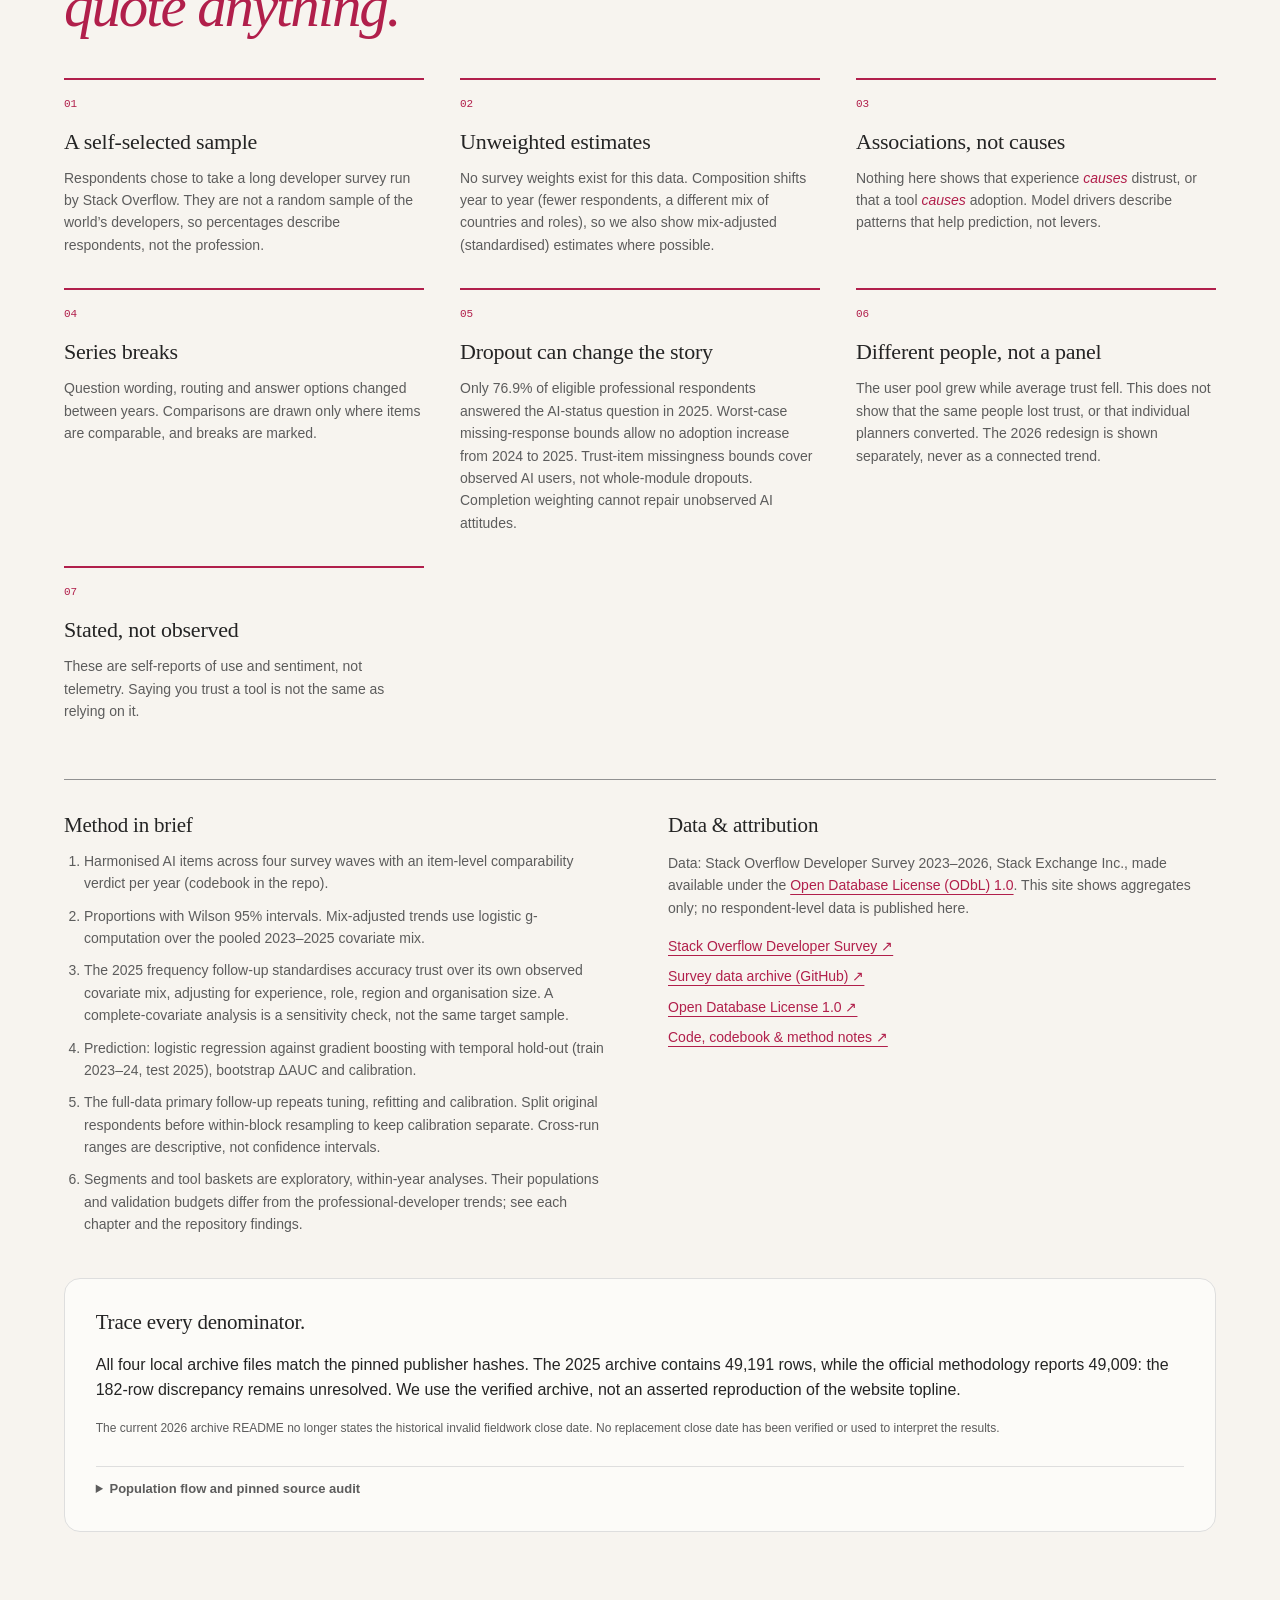
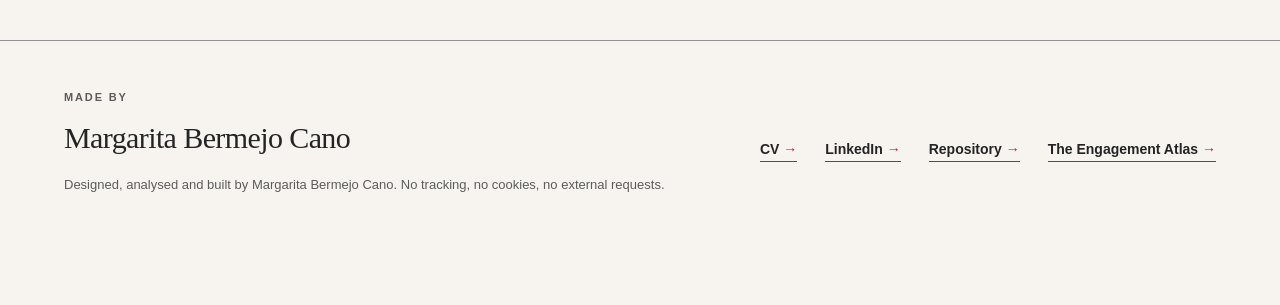
==== commit 3cbae617: "Add audited source, adjusted frequency and full-base model follow-ups Preserve original exploratory " ====
--- a/index.html
+++ b/index.html
@@ -107,6 +107,7 @@
           <p class="chapter-label" data-copy="ch2.label"></p>
           <h2 id="ch2-title" class="chapter-title" data-copy="ch2.title"></h2>
           <p class="dek" data-copy="ch2.dek"></p>
+          <p class="analysis-note" data-copy="followup.population"></p>
         </header>
         <div class="panel panel-split reveal-up" id="panel-trust">
           <div class="panel-main">
@@ -121,6 +122,17 @@
         </div>
         <p class="pull reveal-up" data-copy="ch2.callout"></p>
         <details class="data-details"><summary>Data table</summary><div id="trust-table"></div></details>
+        <div class="panel followup-panel reveal-up" id="panel-frequency">
+          <h3 class="panel-h" data-copy="followup.frequencyTitle"></h3>
+          <p data-copy="followup.frequency"></p>
+          <p class="chart-caption" data-copy="followup.frequencyNote"></p>
+          <details class="data-details">
+            <summary>Adjusted estimates, uncertainty and sensitivity</summary>
+            <div id="frequency-table"></div>
+            <p data-copy="followup.frequencySensitivity"></p>
+            <p class="chart-caption" data-copy="followup.frequencyUncertainty"></p>
+          </details>
+        </div>
       </div>
     </section>
 
@@ -199,6 +211,16 @@
           </div>
         </div>
         <details class="data-details"><summary>Data tables</summary><div id="model-table"></div><div id="shap-table"></div></details>
+        <div class="panel followup-panel reveal-up" id="panel-stability">
+          <h3 class="panel-h" data-copy="followup.stabilityTitle"></h3>
+          <p data-copy="followup.stability"></p>
+          <p class="chart-caption" data-copy="followup.stabilityNote"></p>
+          <details class="data-details">
+            <summary>Full-data primary comparison and uncertainty</summary>
+            <div id="stability-table"></div>
+            <p class="chart-caption" data-copy="followup.stabilityUncertainty"></p>
+          </details>
+        </div>
       </div>
     </section>
 
@@ -246,6 +268,19 @@
               <li><a data-link="repo" href="https://github.com/mberca/ai-adoption-atlas">Code, codebook &amp; method notes ↗</a></li>
             </ul>
           </div>
+        </div>
+        <div class="panel followup-panel reveal-up" id="panel-source-audit">
+          <h3 class="panel-h" data-copy="followup.sourceTitle"></h3>
+          <p data-copy="followup.source"></p>
+          <p class="chart-caption" data-copy="followup.dateNote"></p>
+          <details class="data-details">
+            <summary>Population flow and pinned source audit</summary>
+            <div id="population-table"></div>
+            <p class="chart-caption" data-copy="followup.sourceNote"></p>
+            <div id="source-table"></div>
+            <p class="chart-caption">Publisher archive commit: <a id="source-pin"></a>.
+              Full hashes and aggregate evidence are included in the <a href="data/trust_trends.json">data export</a>.</p>
+          </details>
         </div>
       </div>
     </section>
--- a/css/atlas.css
+++ b/css/atlas.css
@@ -192,6 +192,7 @@
 .panel-split { display: grid; grid-template-columns: minmax(0, 1fr) 300px; gap: 32px; }
 .panel-main { min-width: 0; }
 .panel-h { font-family: var(--serif); font-weight: 400; font-size: 21px; letter-spacing: -.01em; margin: 0 0 12px; line-height: 1.25; }
+.followup-panel { margin-top: 32px; }
 .controls { display: flex; flex-wrap: wrap; align-items: center; gap: 12px 20px; margin-bottom: 18px; }
 .field { display: flex; flex-direction: column; gap: 6px; }
 .field-label { font-size: 11px; font-weight: 700; text-transform: uppercase; letter-spacing: .1em; color: var(--cp-text-muted); }
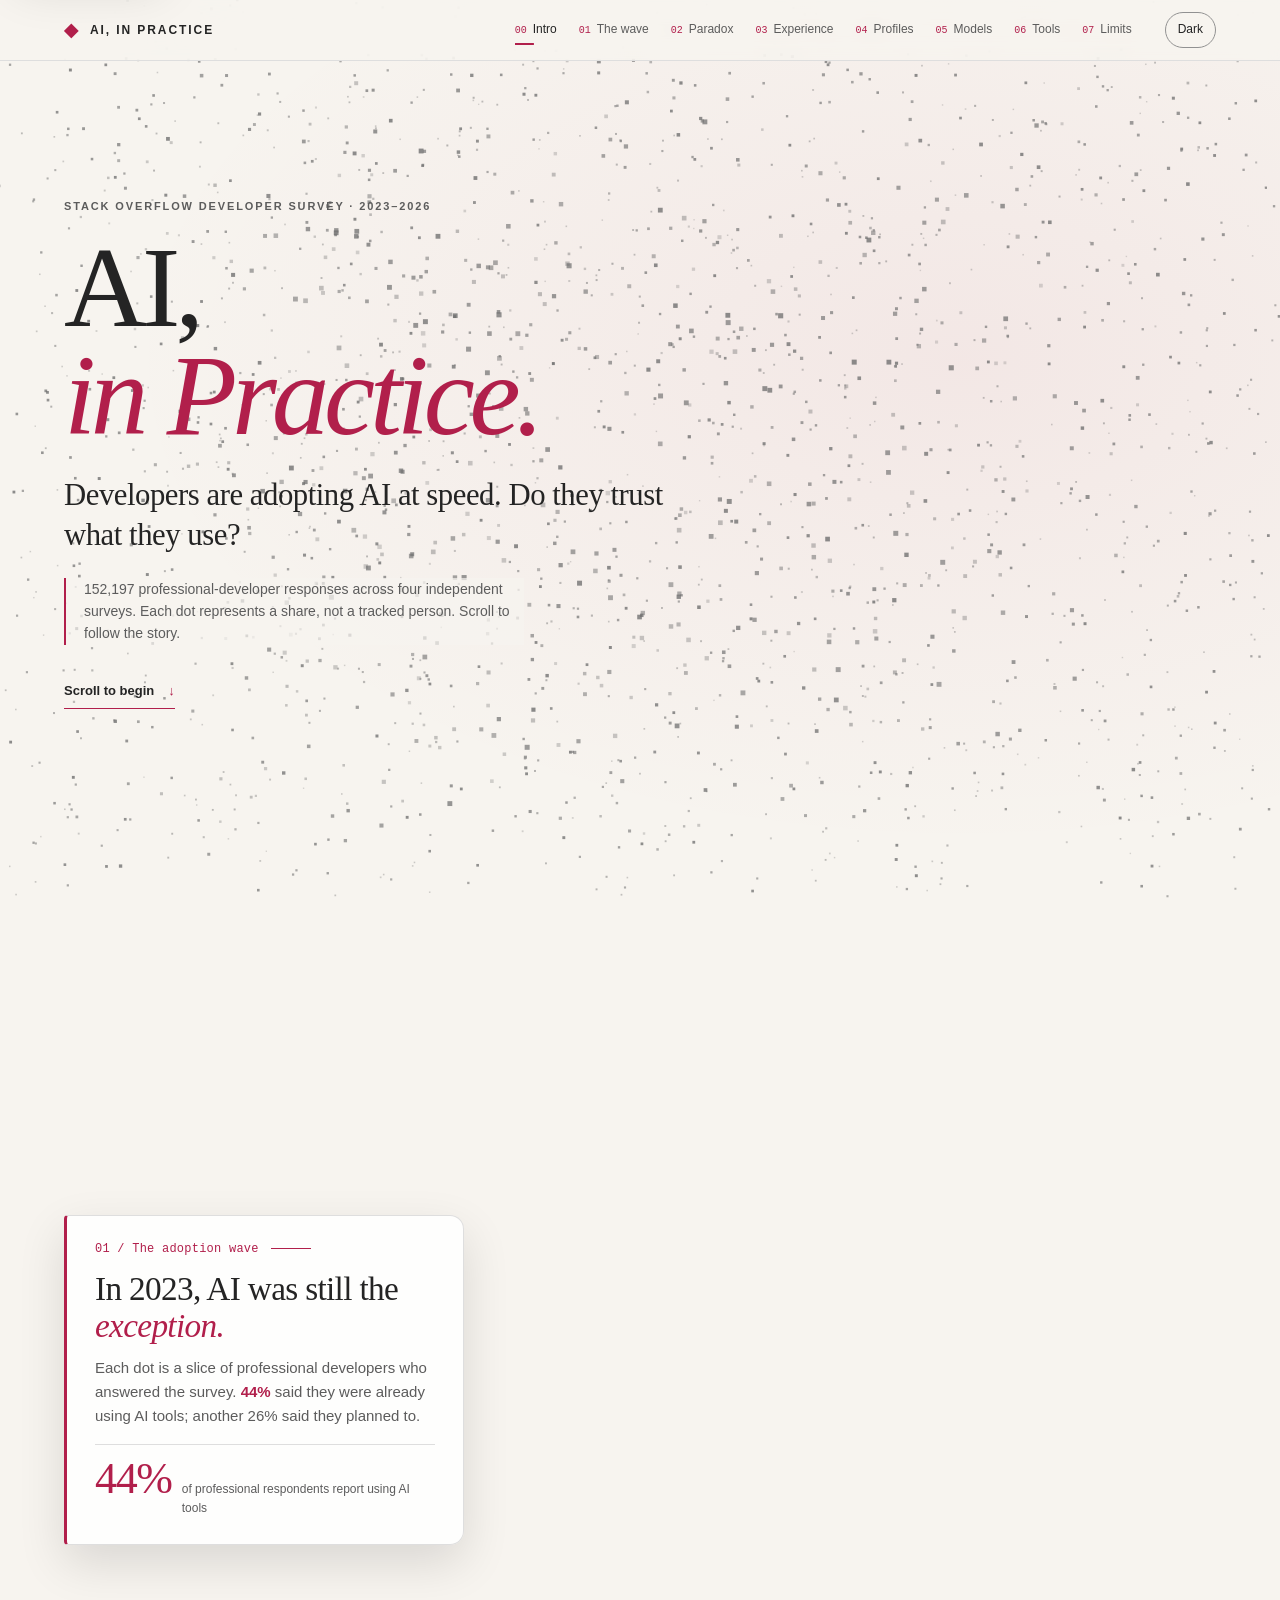
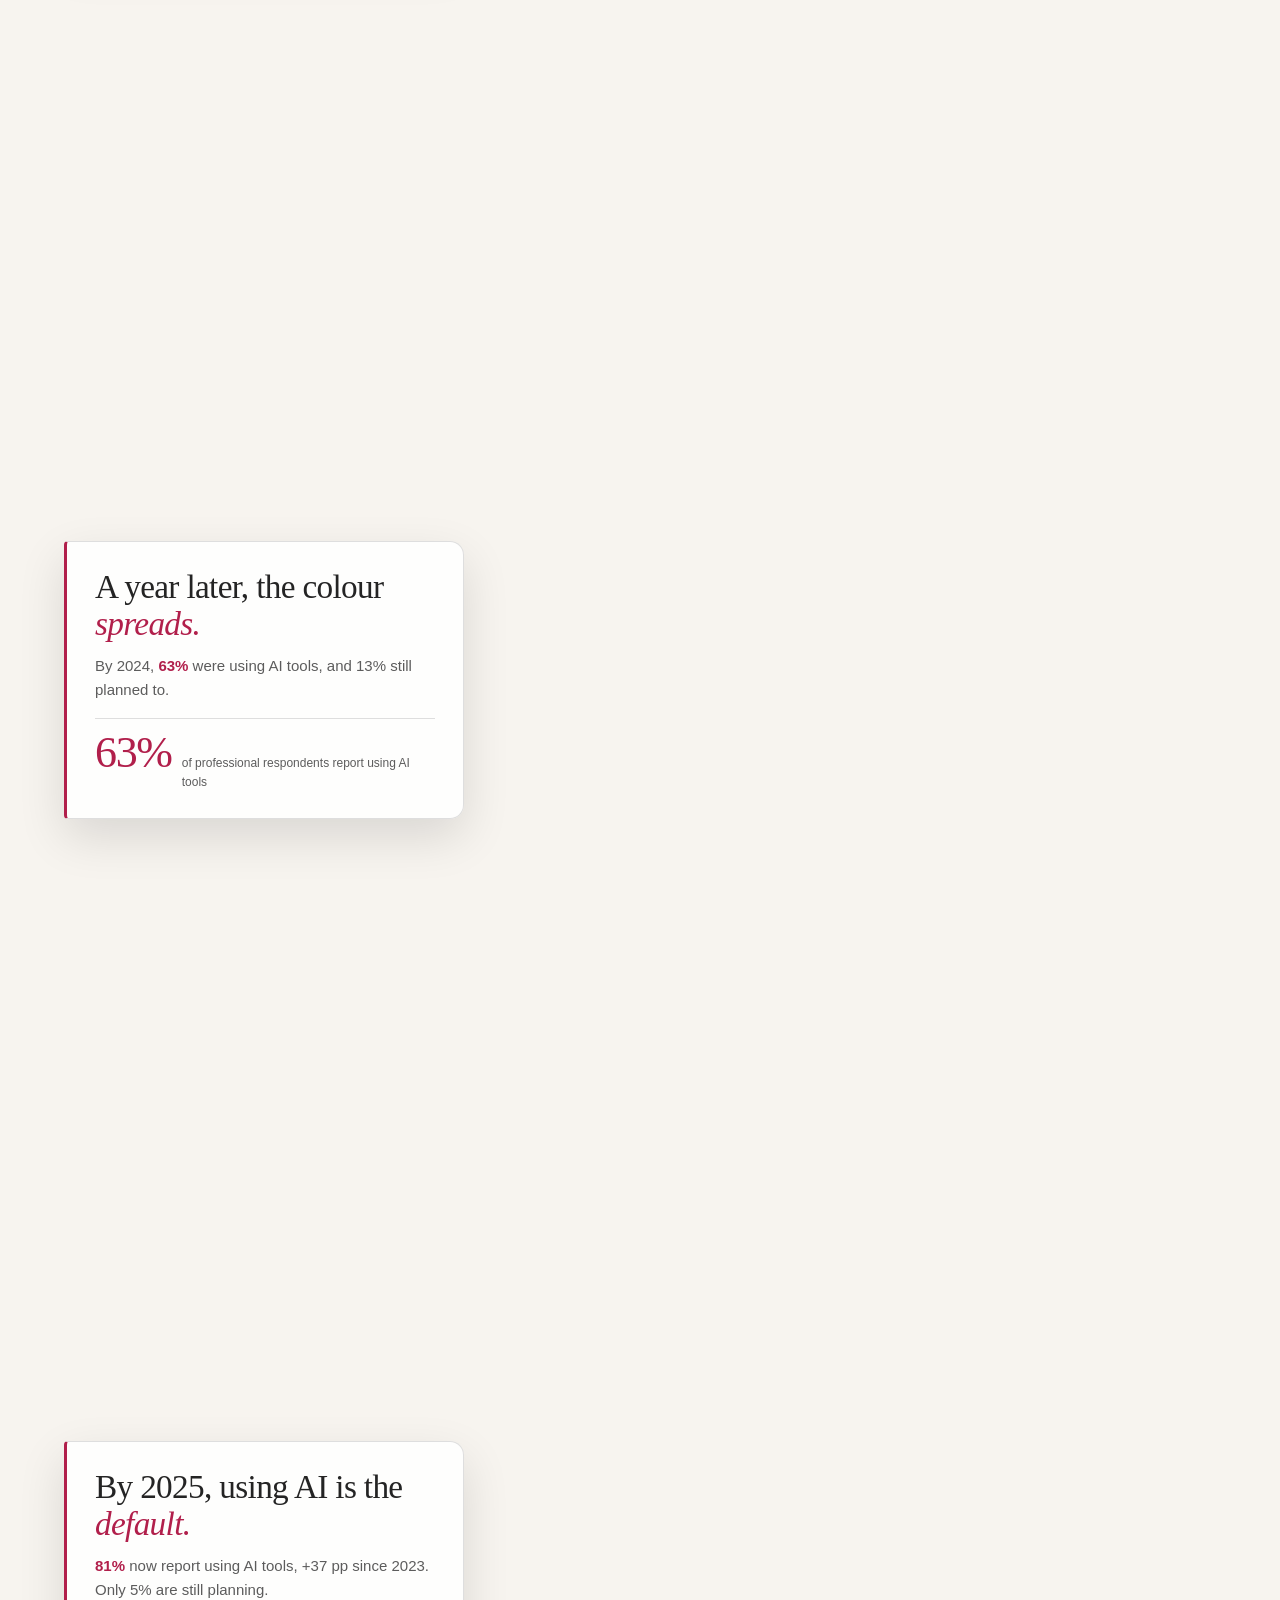
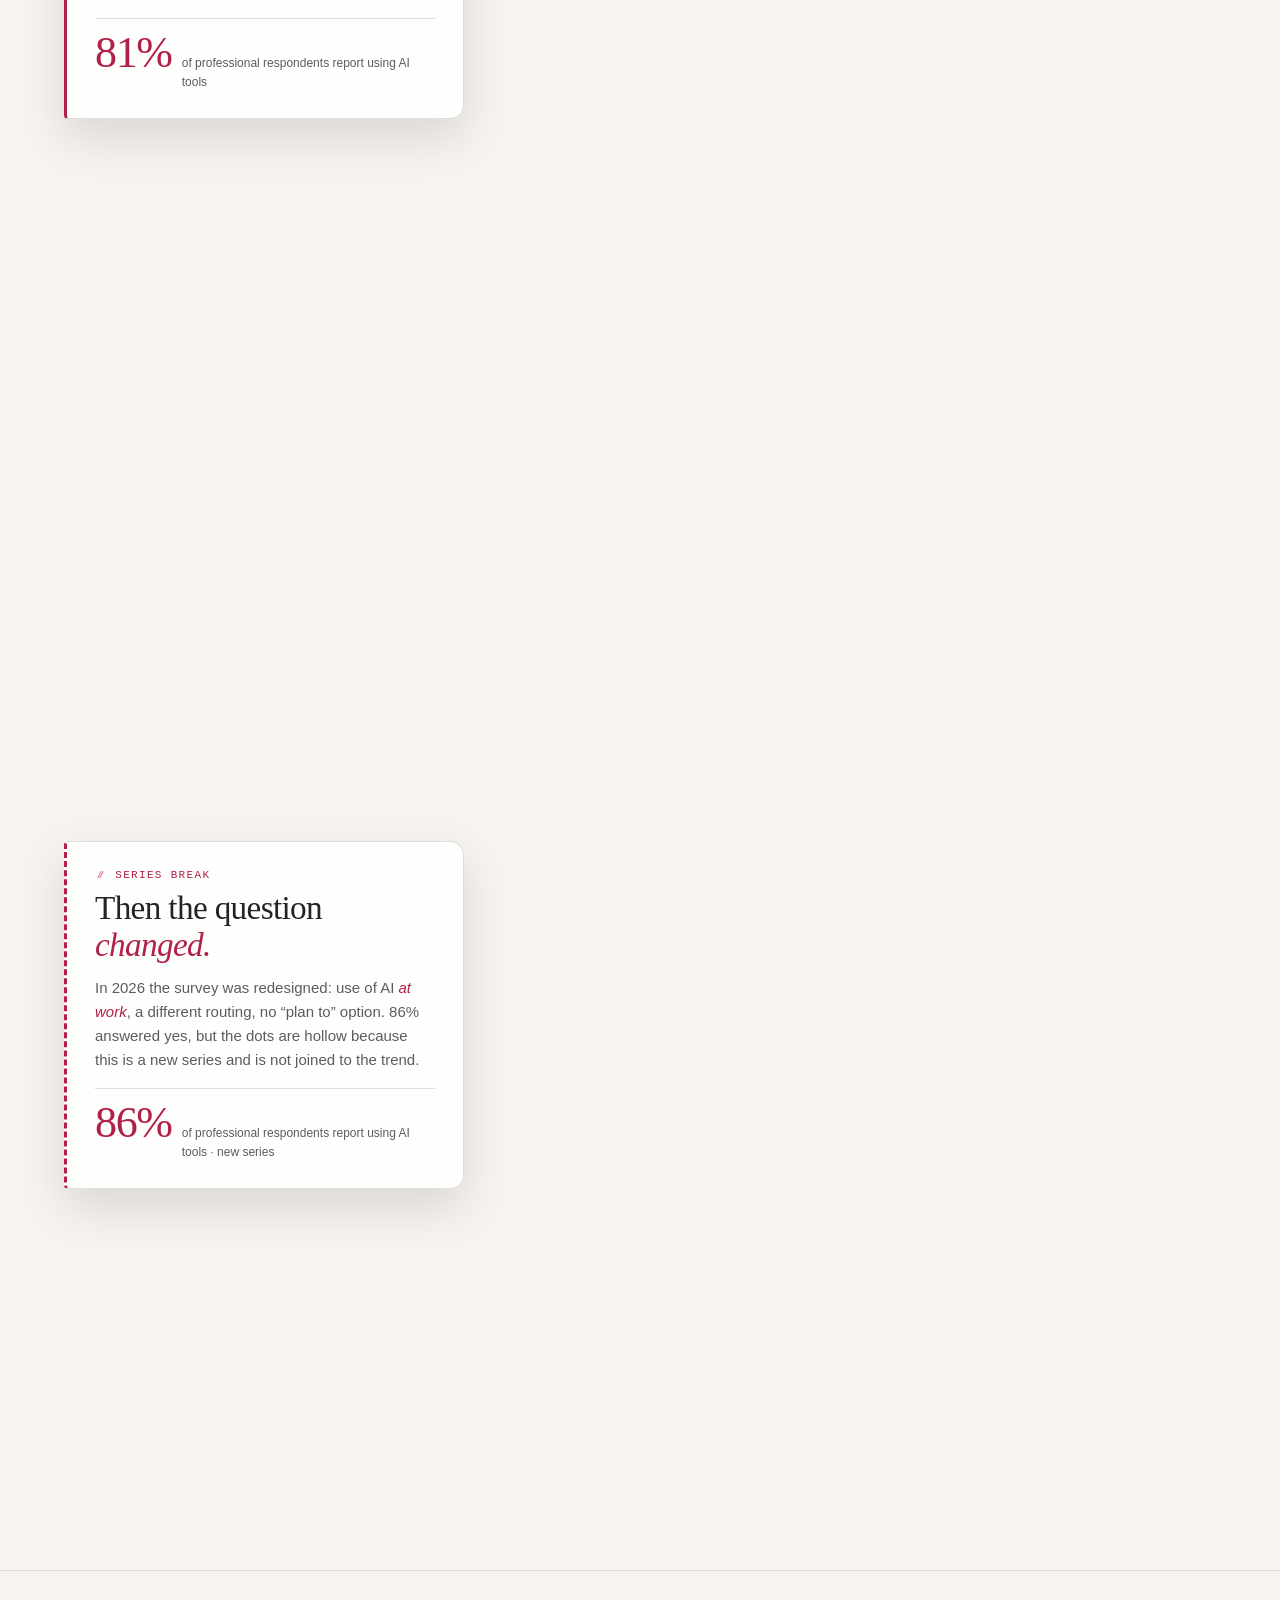
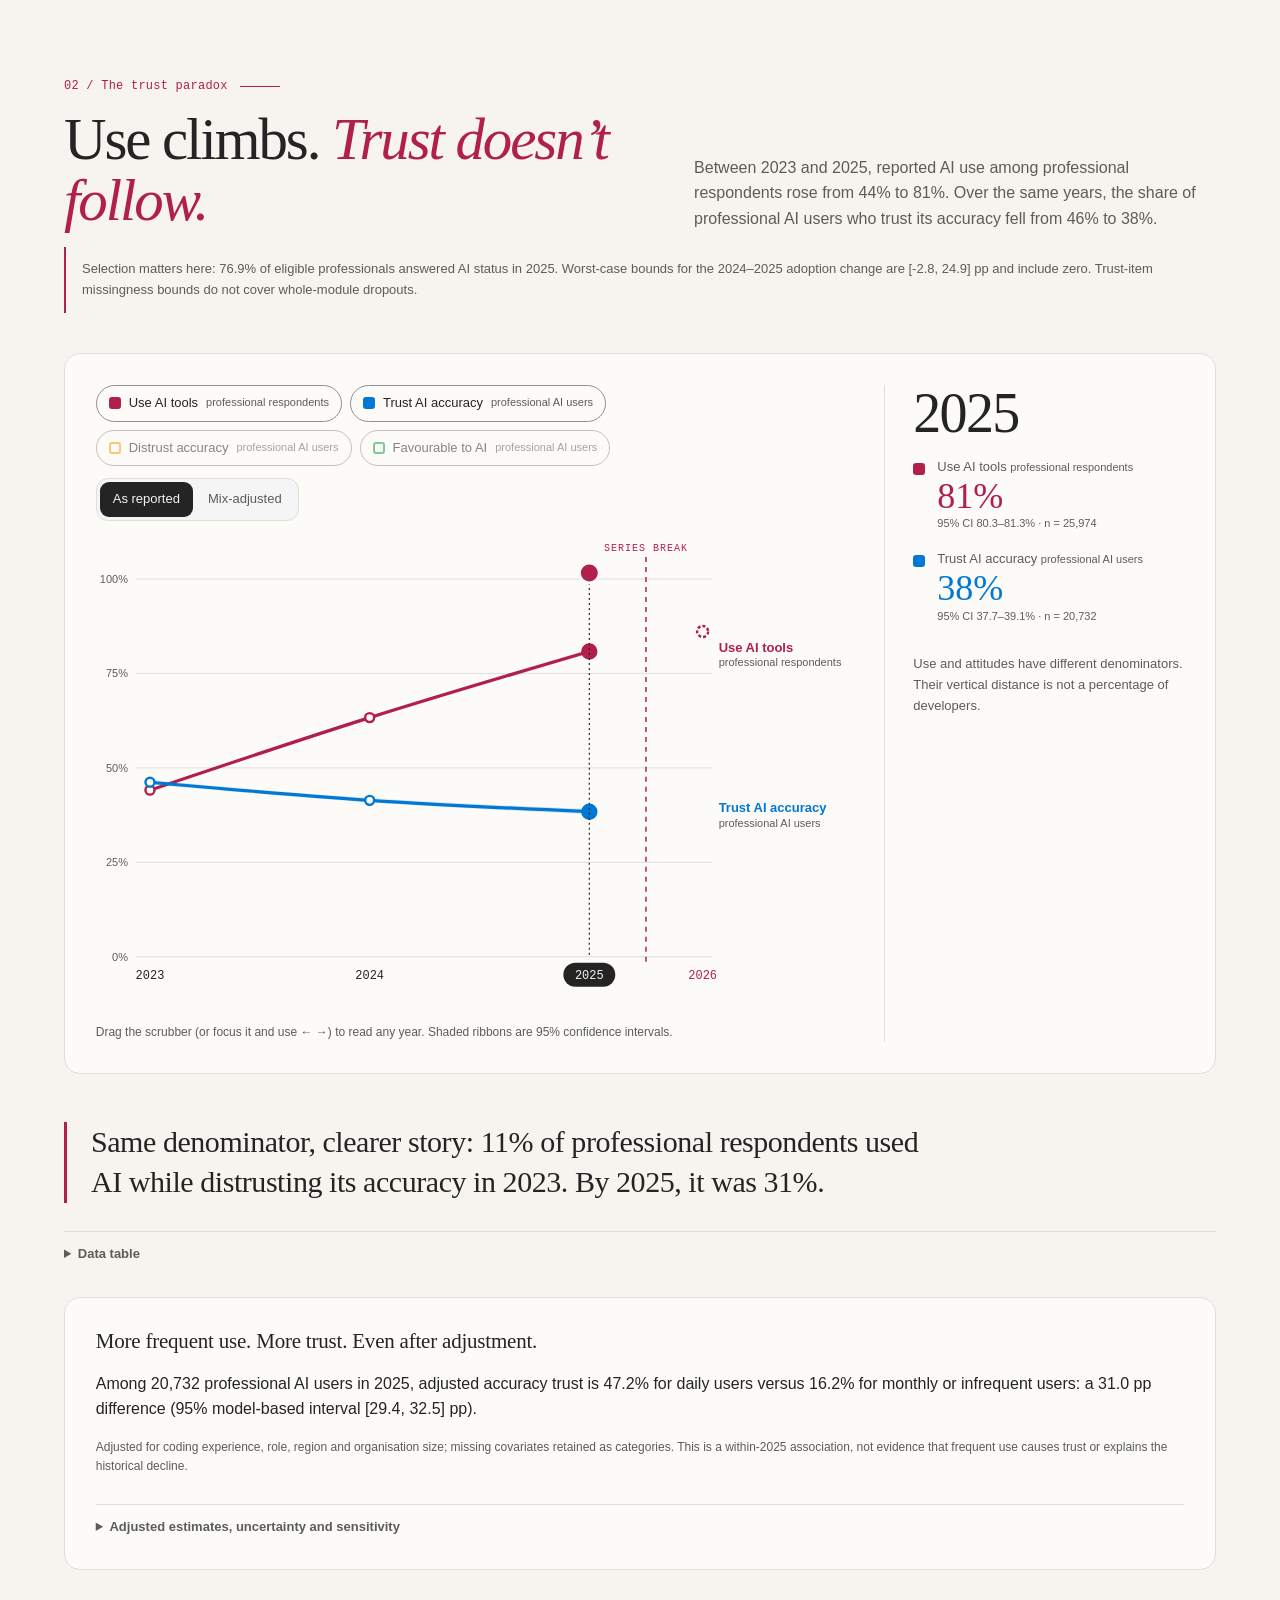
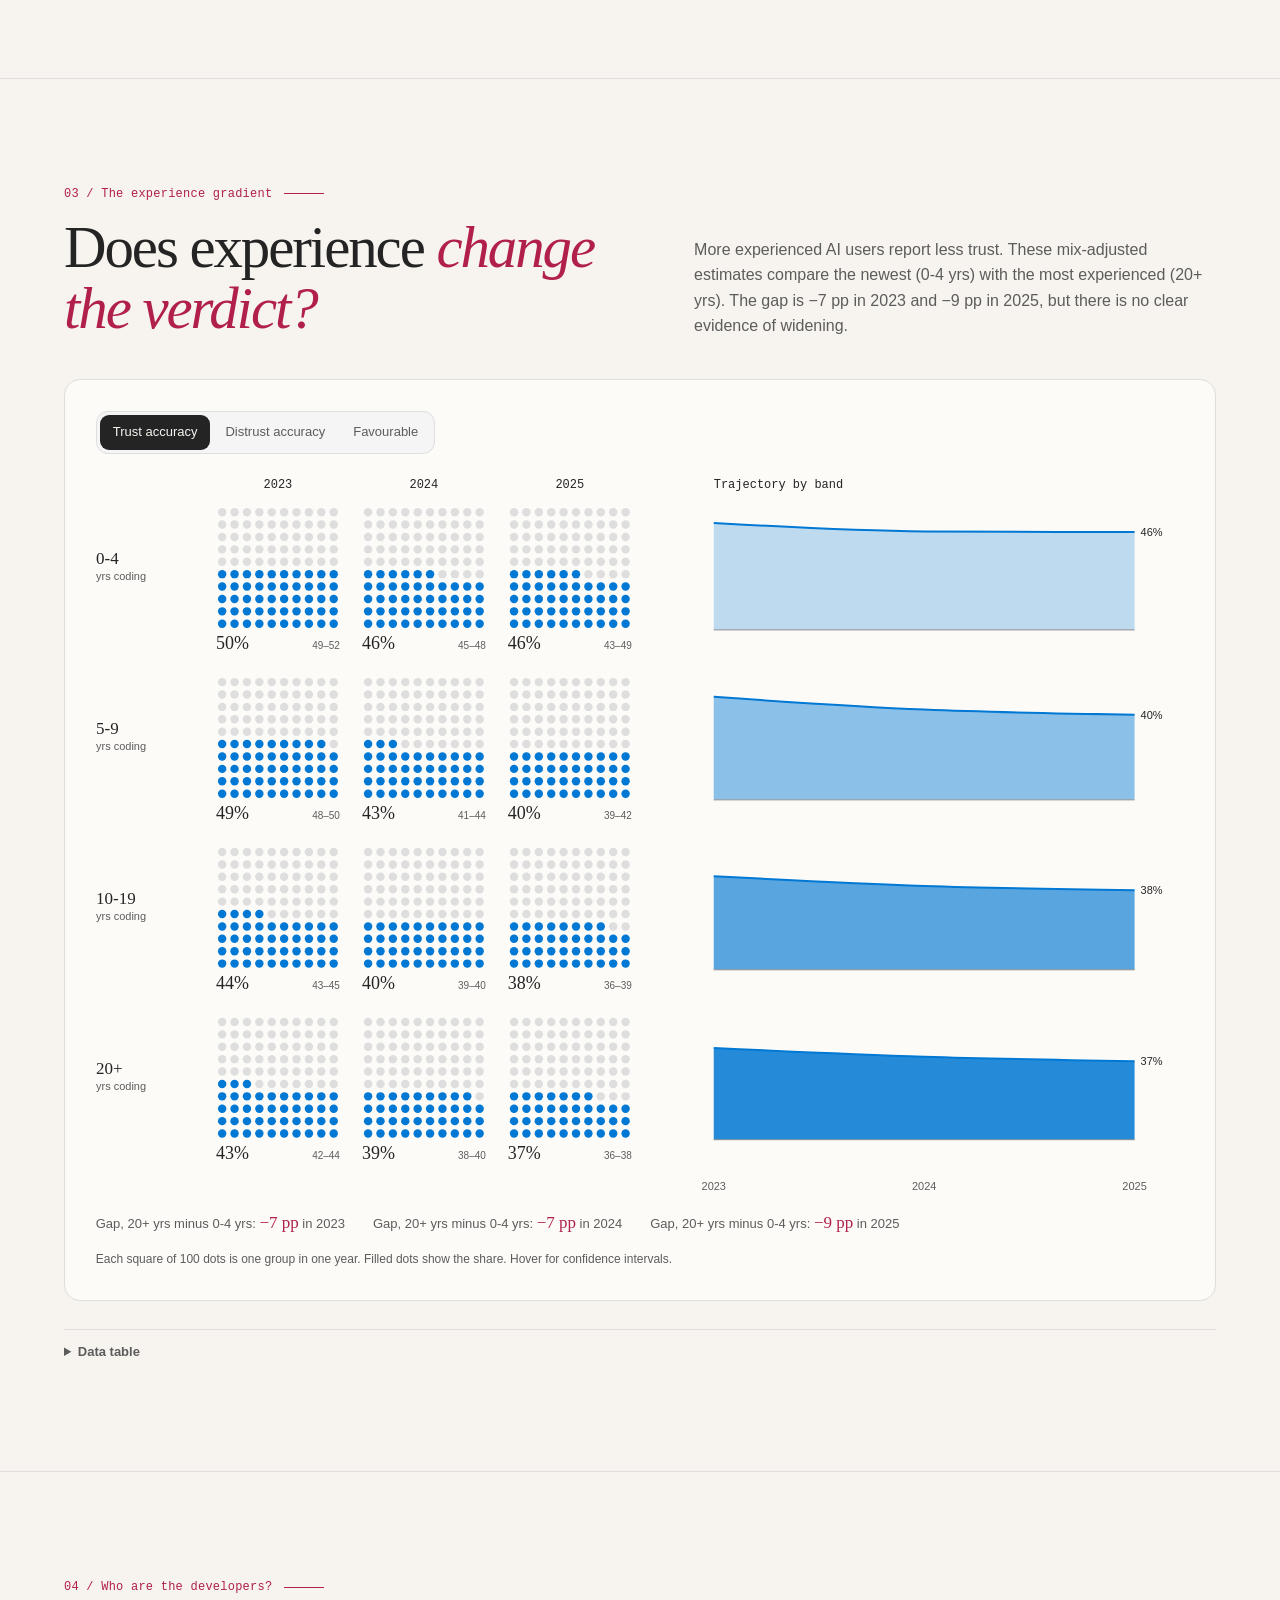
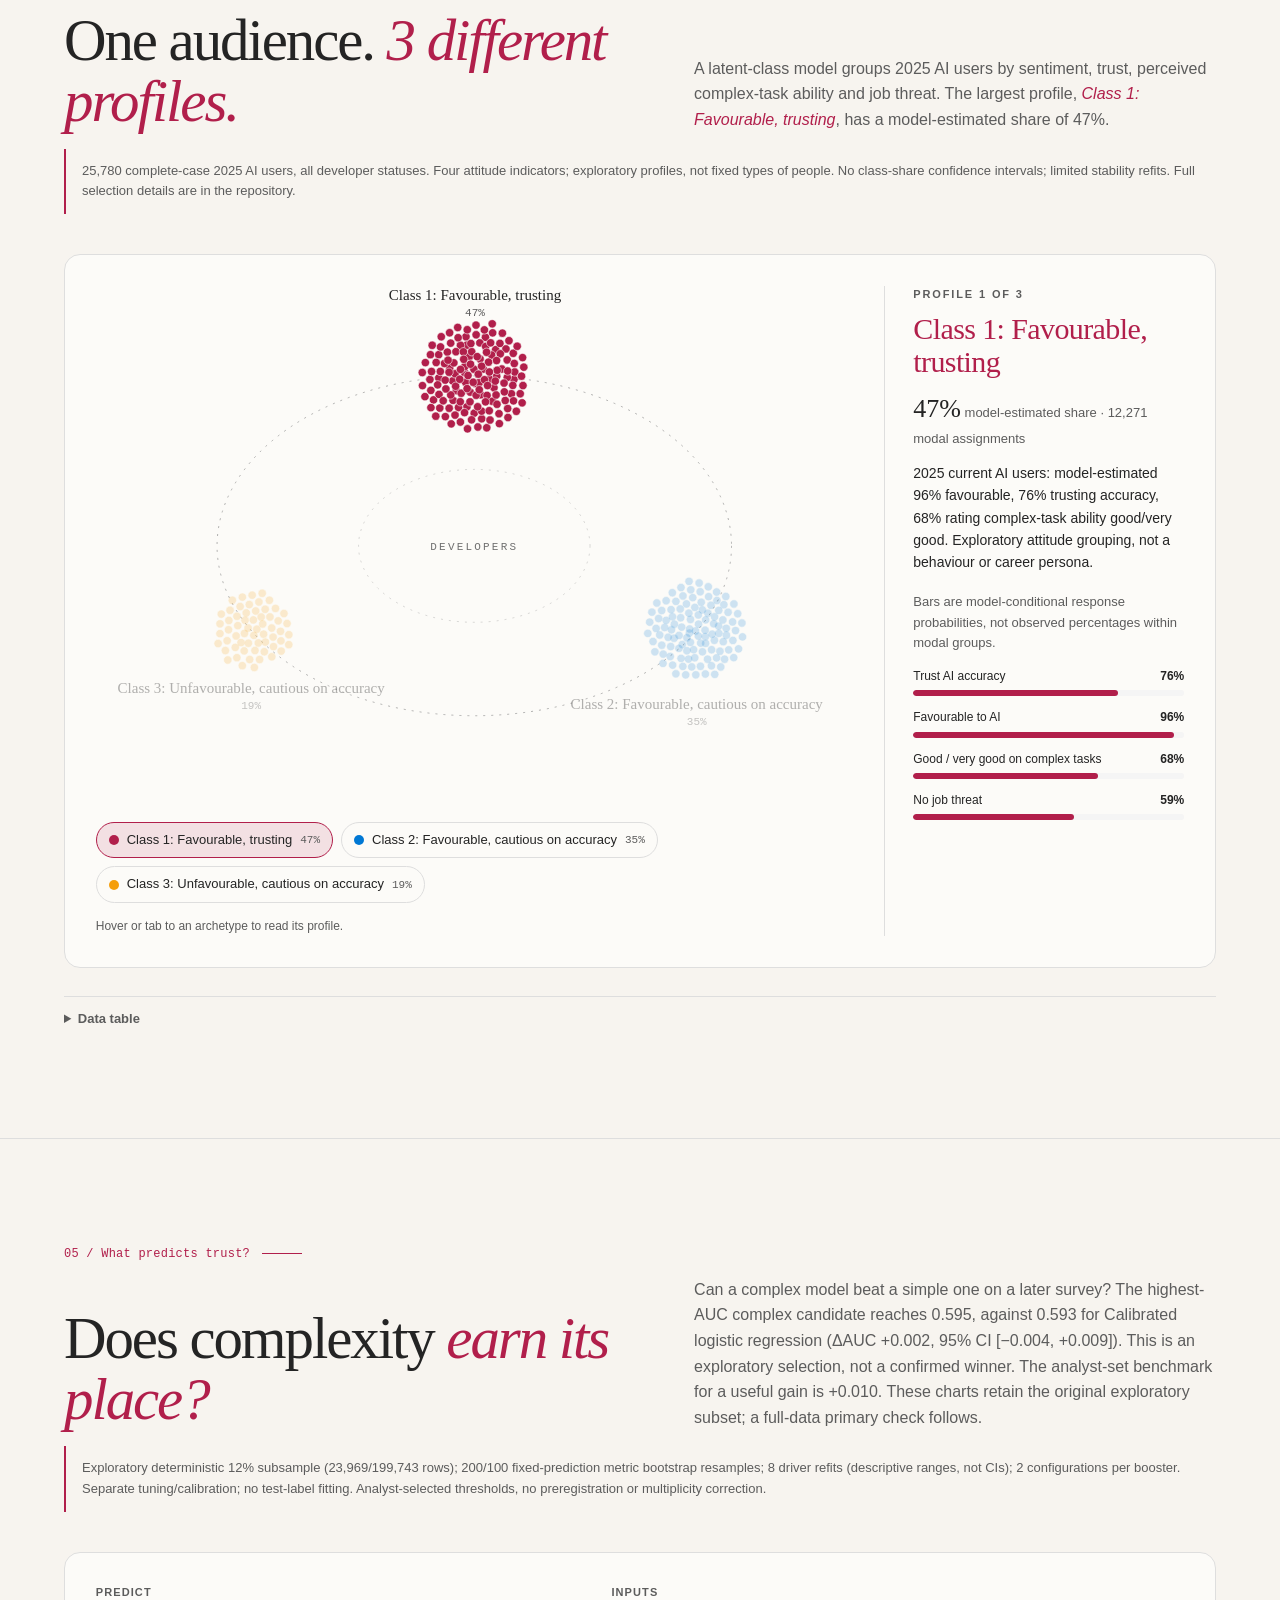
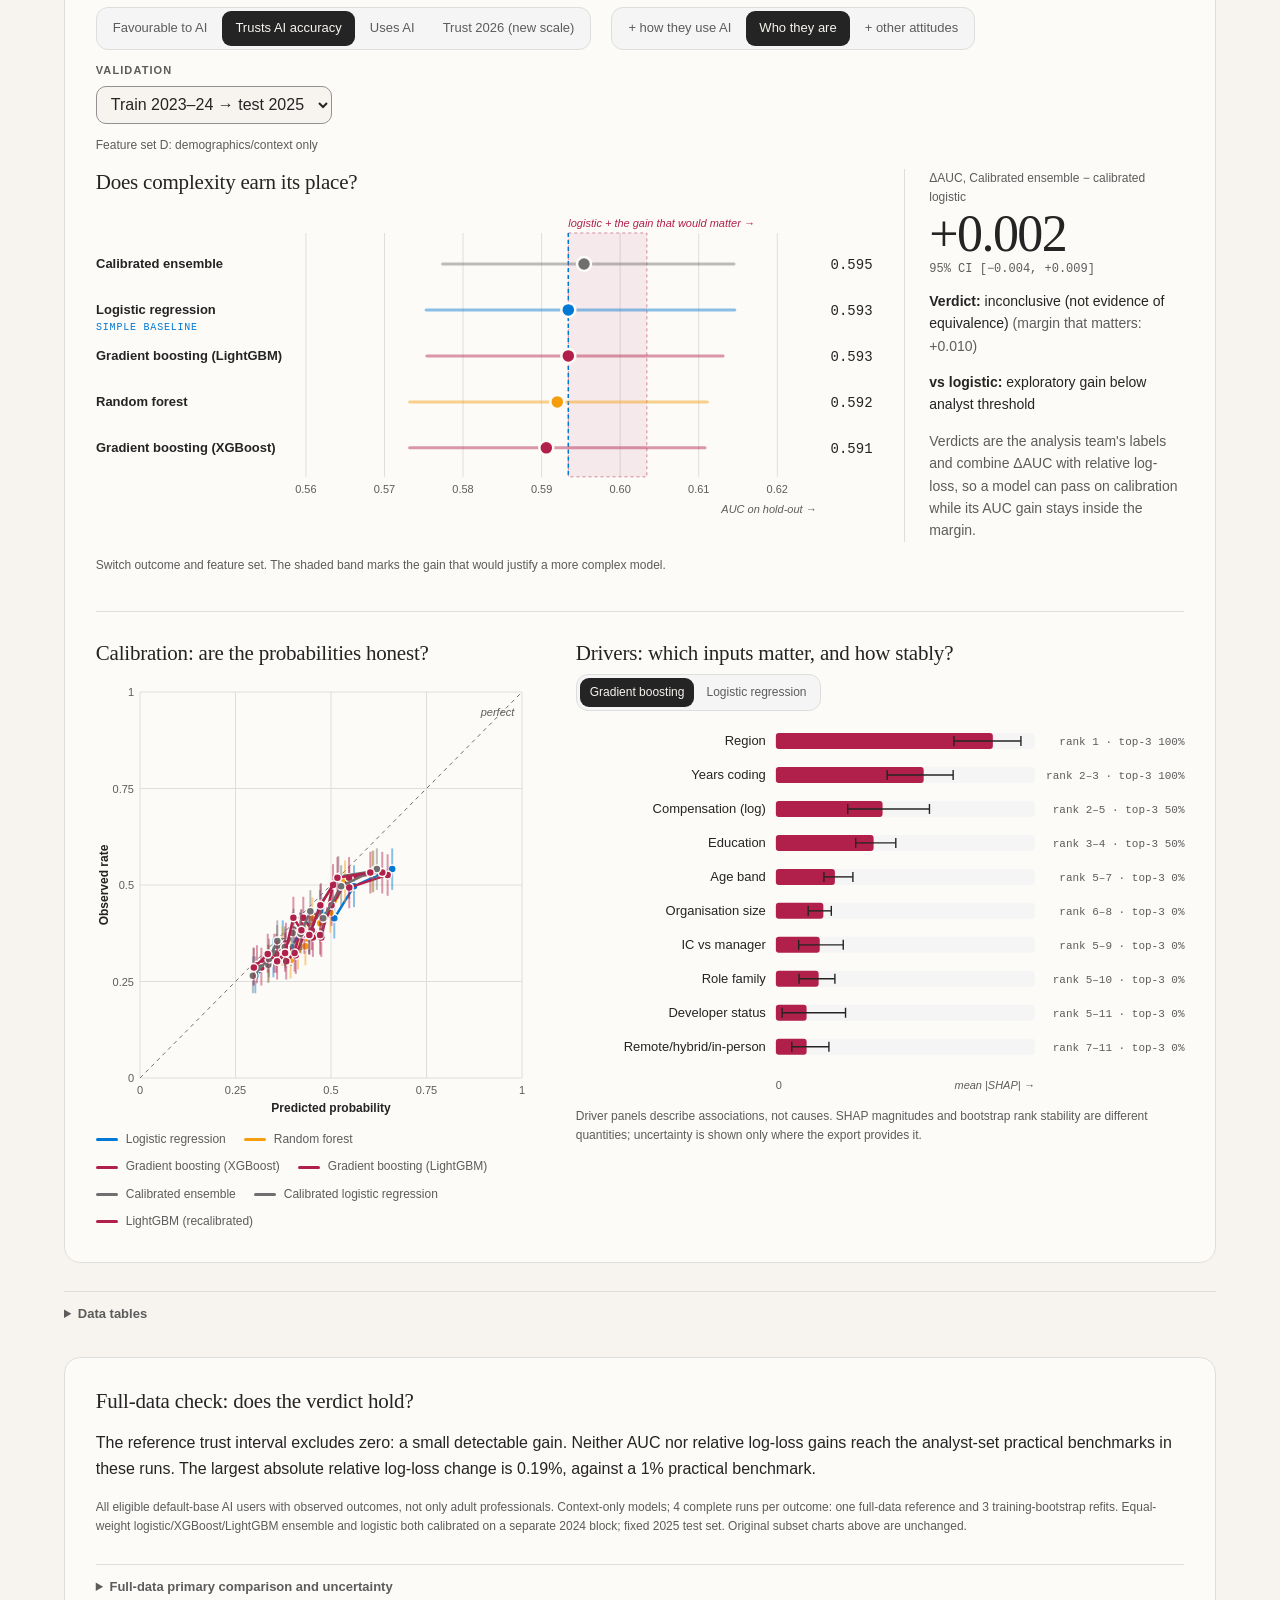
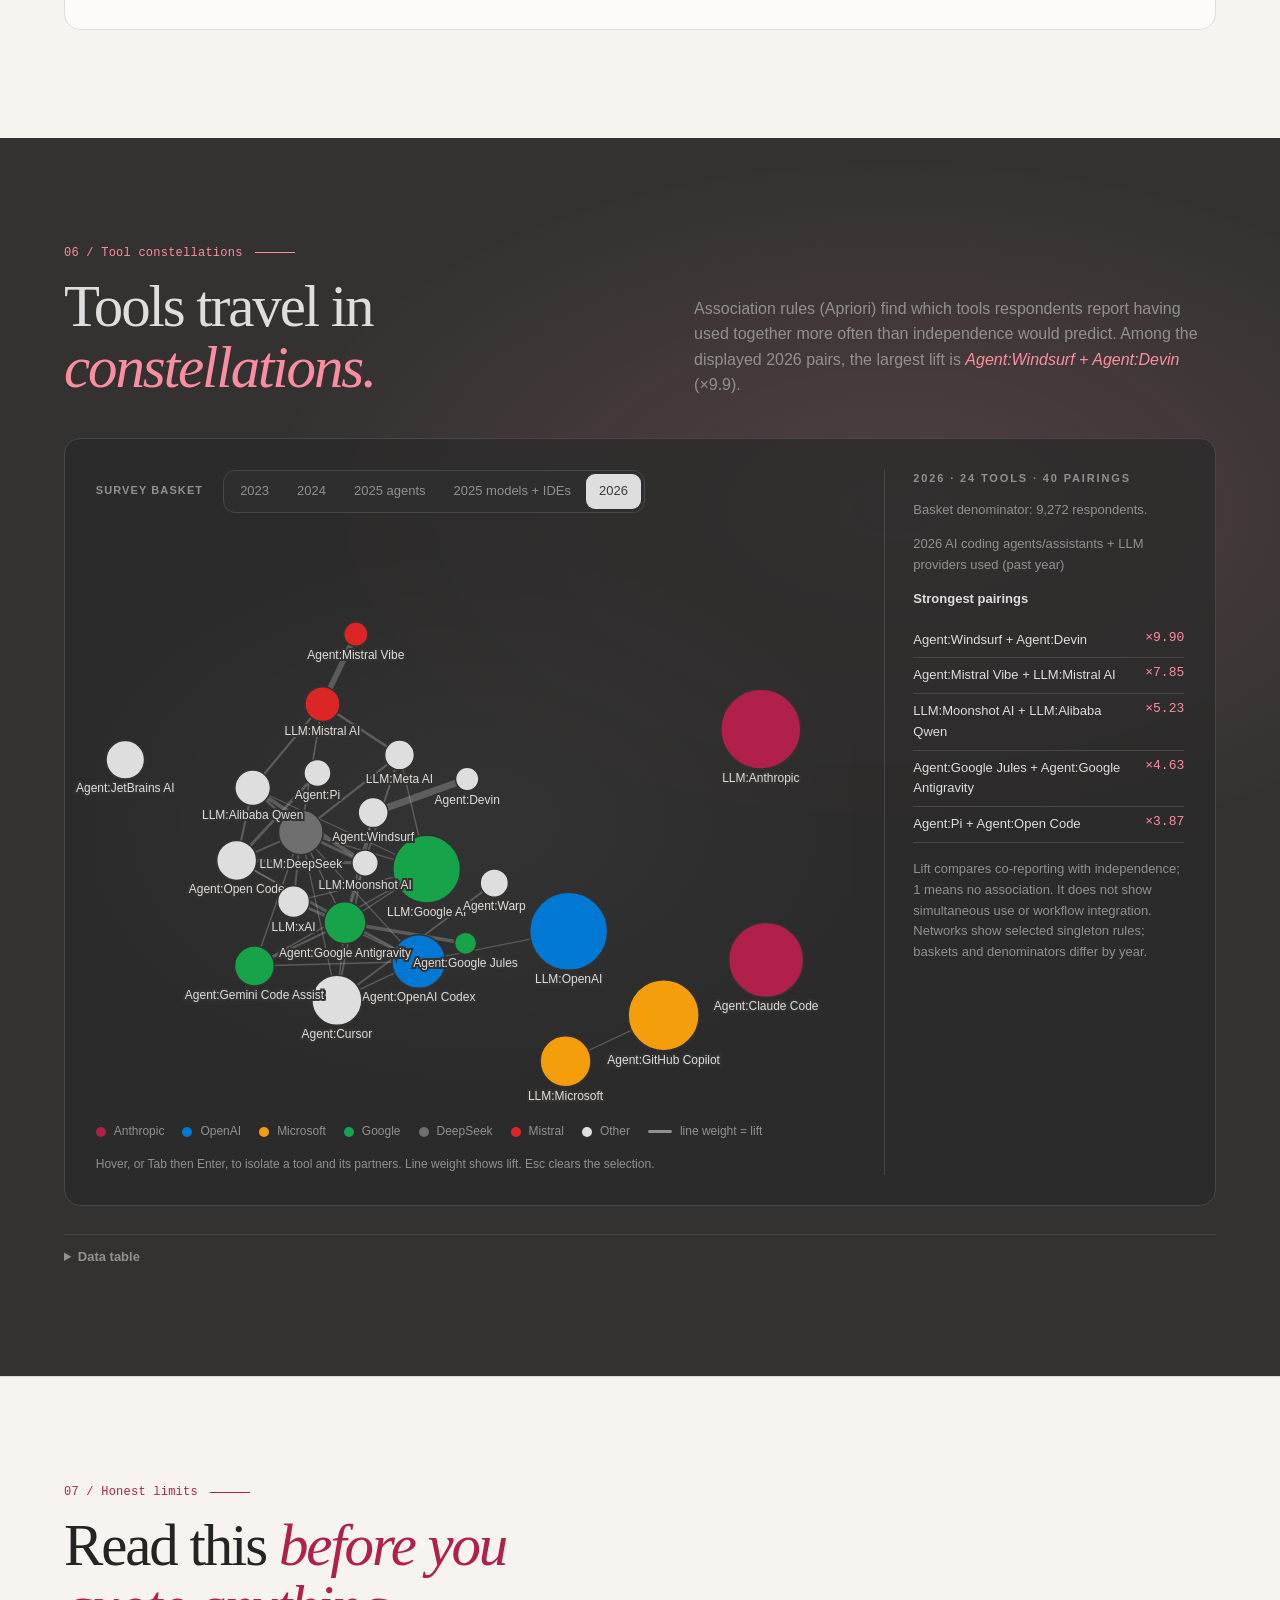
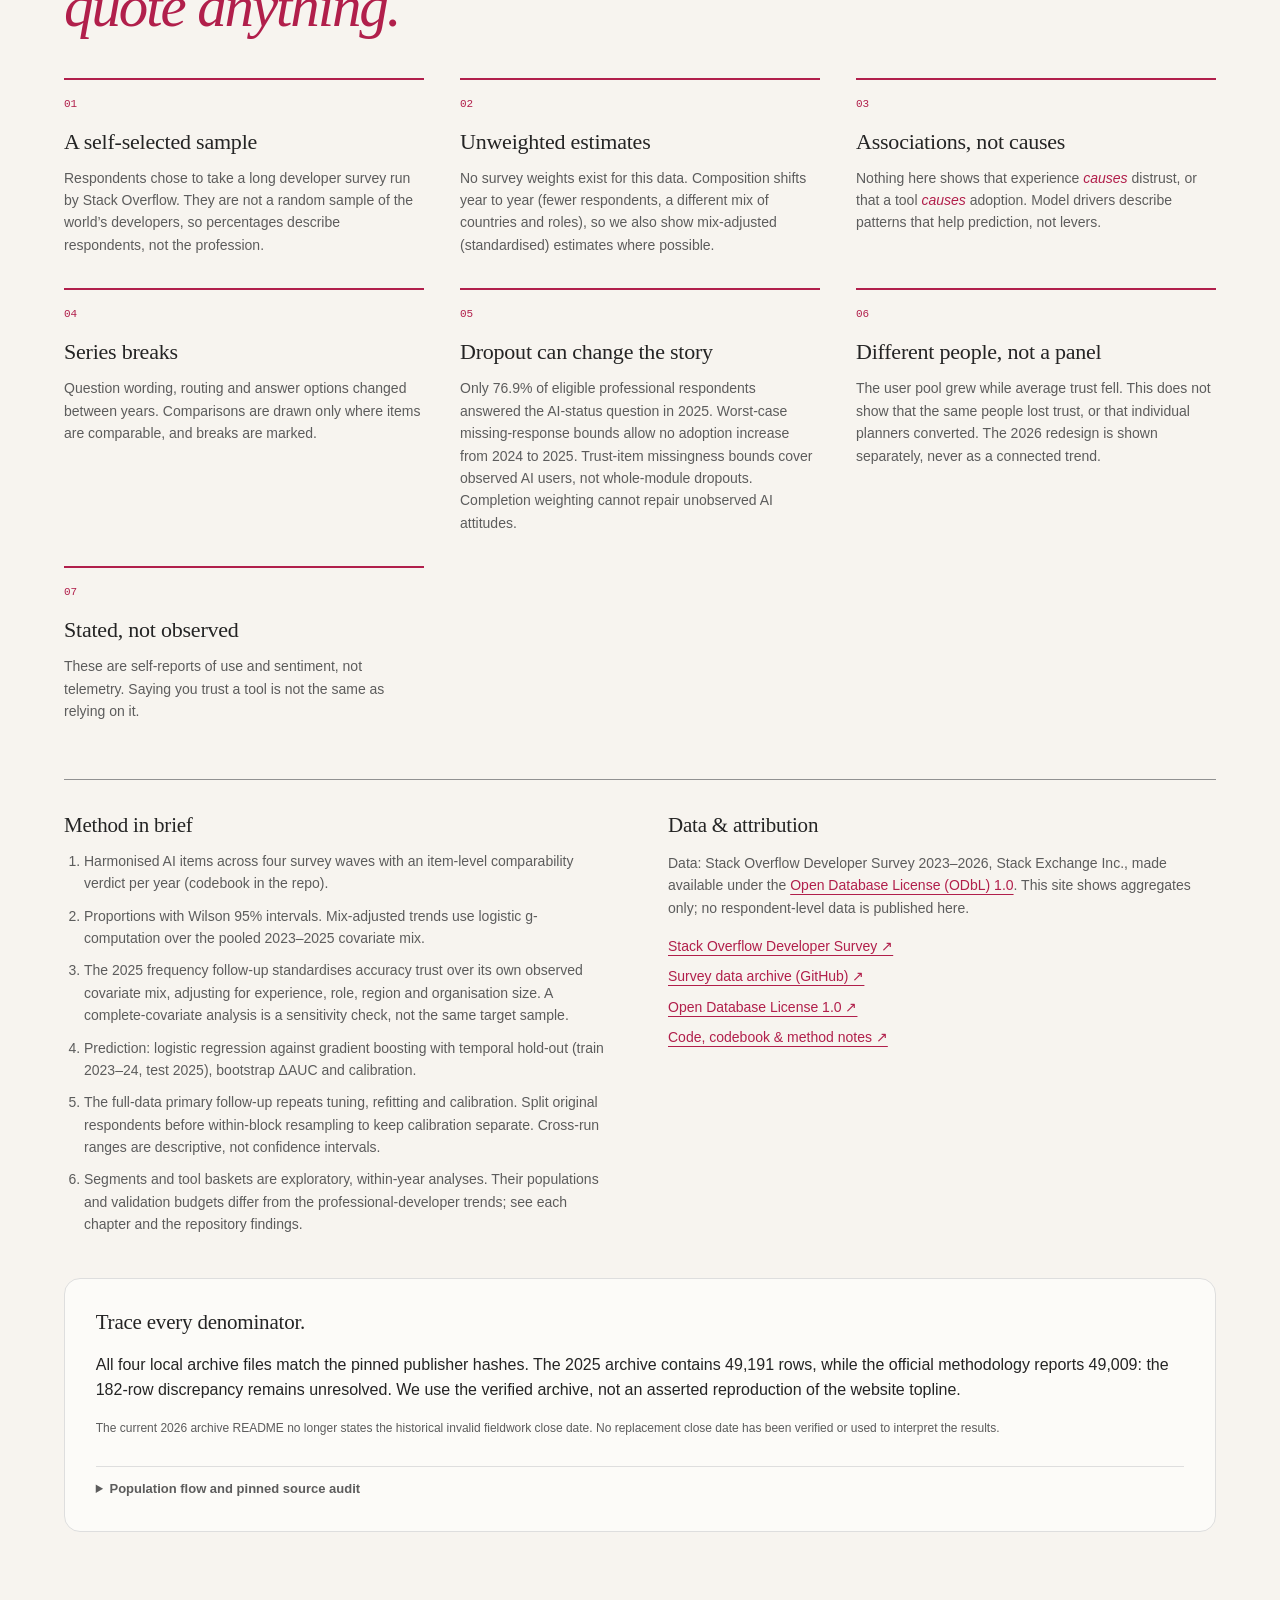
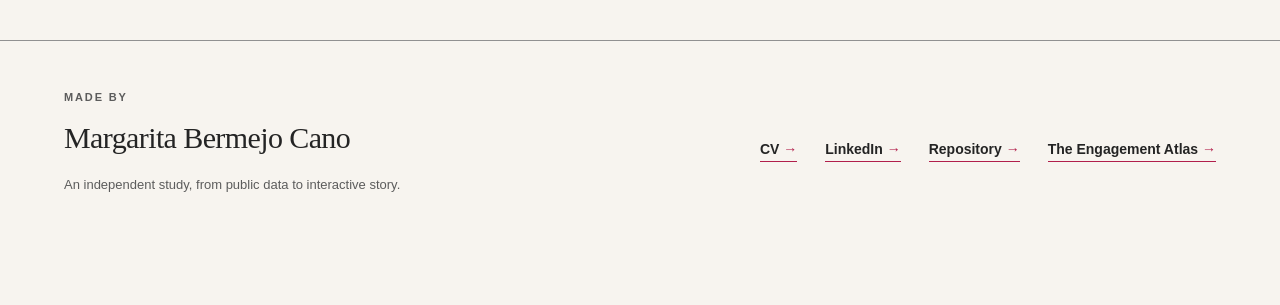
==== commit d6e5c35c: "Migrate portfolio links to Mbc81 Co-authored-by: Copilot <223556219+Copilot@users.noreply.github.com" ====
--- a/index.html
+++ b/index.html
@@ -265,7 +265,7 @@
               <li><a data-link="survey" href="https://survey.stackoverflow.co/">Stack Overflow Developer Survey ↗</a></li>
               <li><a data-link="surveyArchive" href="https://github.com/StackExchange/Survey">Survey data archive (GitHub) ↗</a></li>
               <li><a data-link="odbl" href="https://opendatacommons.org/licenses/odbl/1-0/">Open Database License 1.0 ↗</a></li>
-              <li><a data-link="repo" href="https://github.com/mberca/ai-adoption-atlas">Code, codebook &amp; method notes ↗</a></li>
+              <li><a data-link="repo" href="https://github.com/Mbc81/ai-adoption-atlas">Code, codebook &amp; method notes ↗</a></li>
             </ul>
           </div>
         </div>
@@ -294,16 +294,16 @@
         <p class="muted small" data-copy="ch7.builtBy"></p>
       </div>
       <ul class="footer-links">
-        <li><a data-link="cv" href="https://mberca.github.io/cv-margarita/">CV <span aria-hidden="true">→</span></a></li>
+        <li><a data-link="cv" href="https://mbc81.github.io/cv-margarita/">CV <span aria-hidden="true">→</span></a></li>
         <li><a data-link="linkedin" href="https://www.linkedin.com/in/margaritabermejocano/">LinkedIn <span aria-hidden="true">→</span></a></li>
-        <li><a data-link="repo" href="https://github.com/mberca/ai-adoption-atlas">Repository <span aria-hidden="true">→</span></a></li>
-        <li><a data-link="sibling" href="https://mberca.github.io/engagement-atlas/">The Engagement Atlas <span aria-hidden="true">→</span></a></li>
+        <li><a data-link="repo" href="https://github.com/Mbc81/ai-adoption-atlas">Repository <span aria-hidden="true">→</span></a></li>
+        <li><a data-link="sibling" href="https://mbc81.github.io/engagement-atlas/">The Engagement Atlas <span aria-hidden="true">→</span></a></li>
       </ul>
     </div>
   </footer>
 
   <div class="tooltip" id="tooltip" role="tooltip" hidden></div>
-  <noscript><p class="noscript">This story needs JavaScript for its charts. Read the <a href="https://github.com/mberca/ai-adoption-atlas">data tables and method notes in the repository</a>.</p></noscript>
+  <noscript><p class="noscript">This story needs JavaScript for its charts. Read the <a href="https://github.com/Mbc81/ai-adoption-atlas">data tables and method notes in the repository</a>.</p></noscript>
 
   <script src="vendor/d3.v7.min.js"></script>
   <script src="js/story.js"></script>
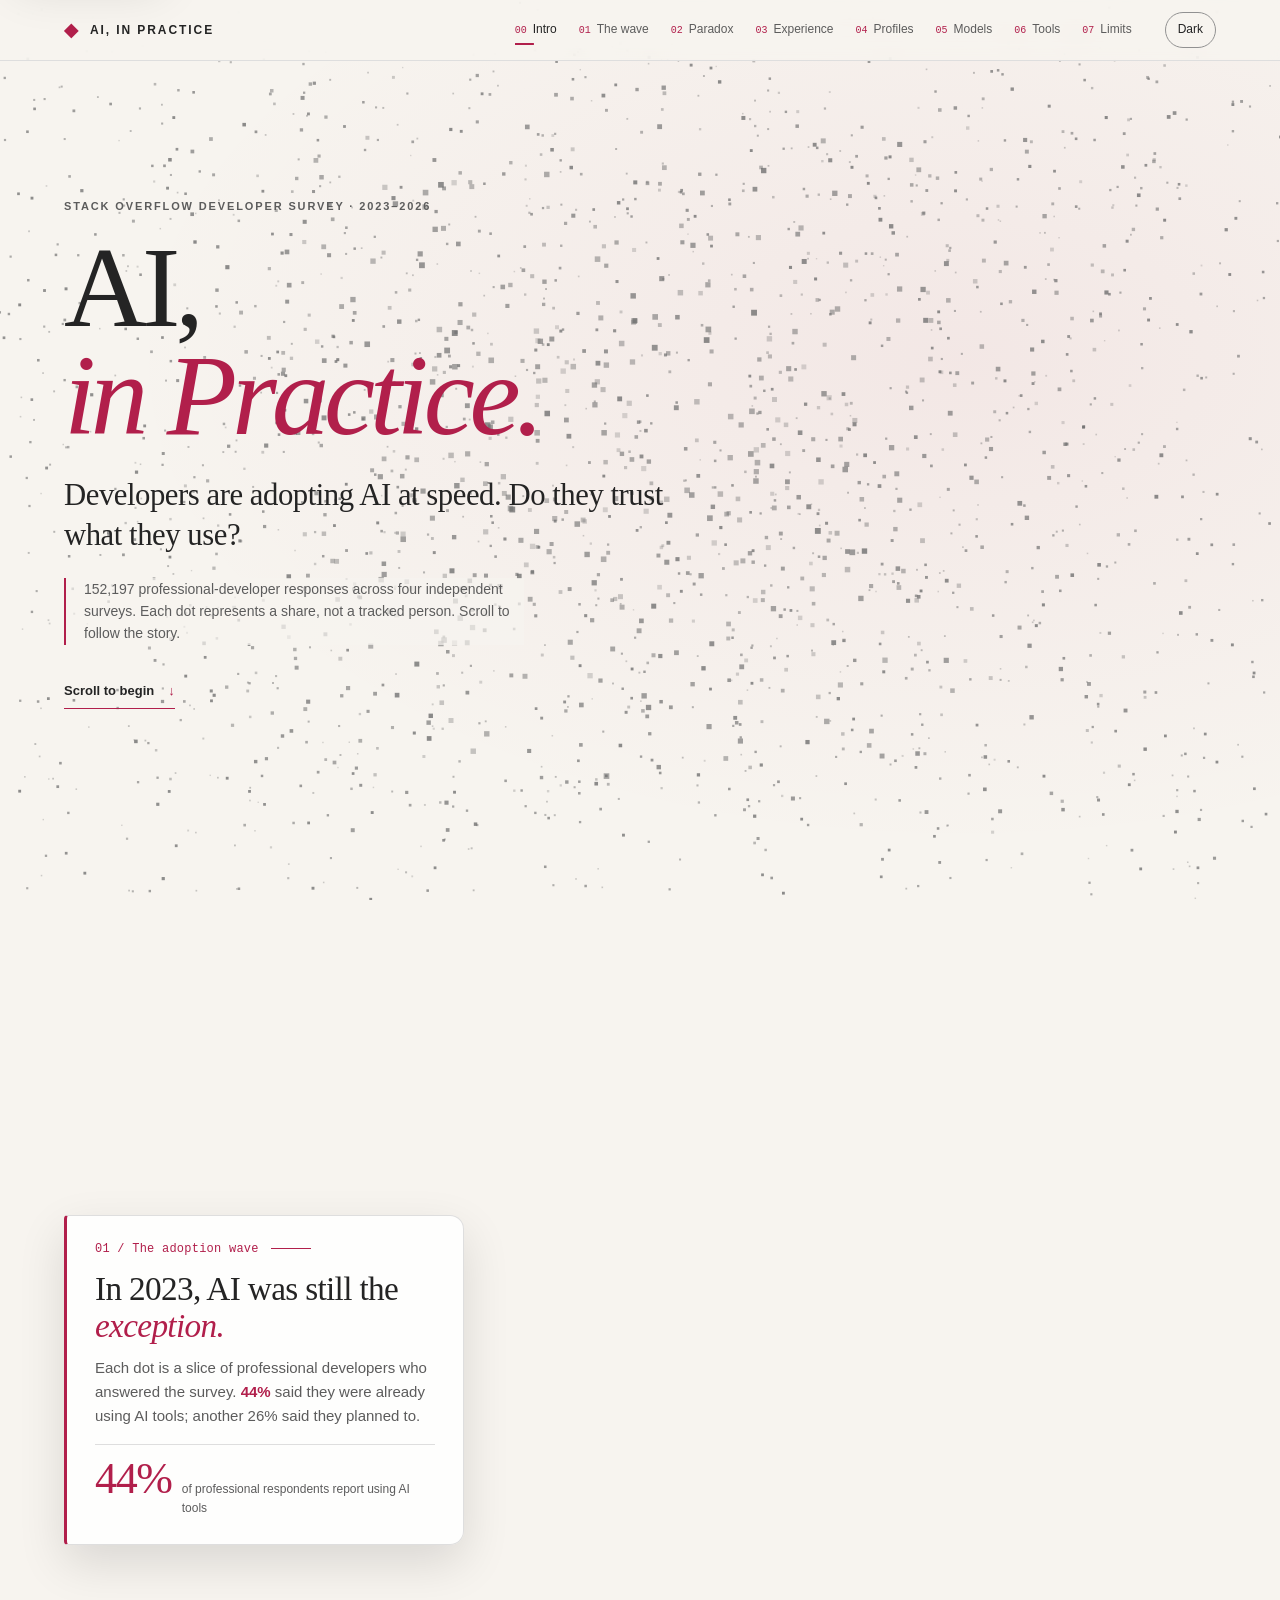
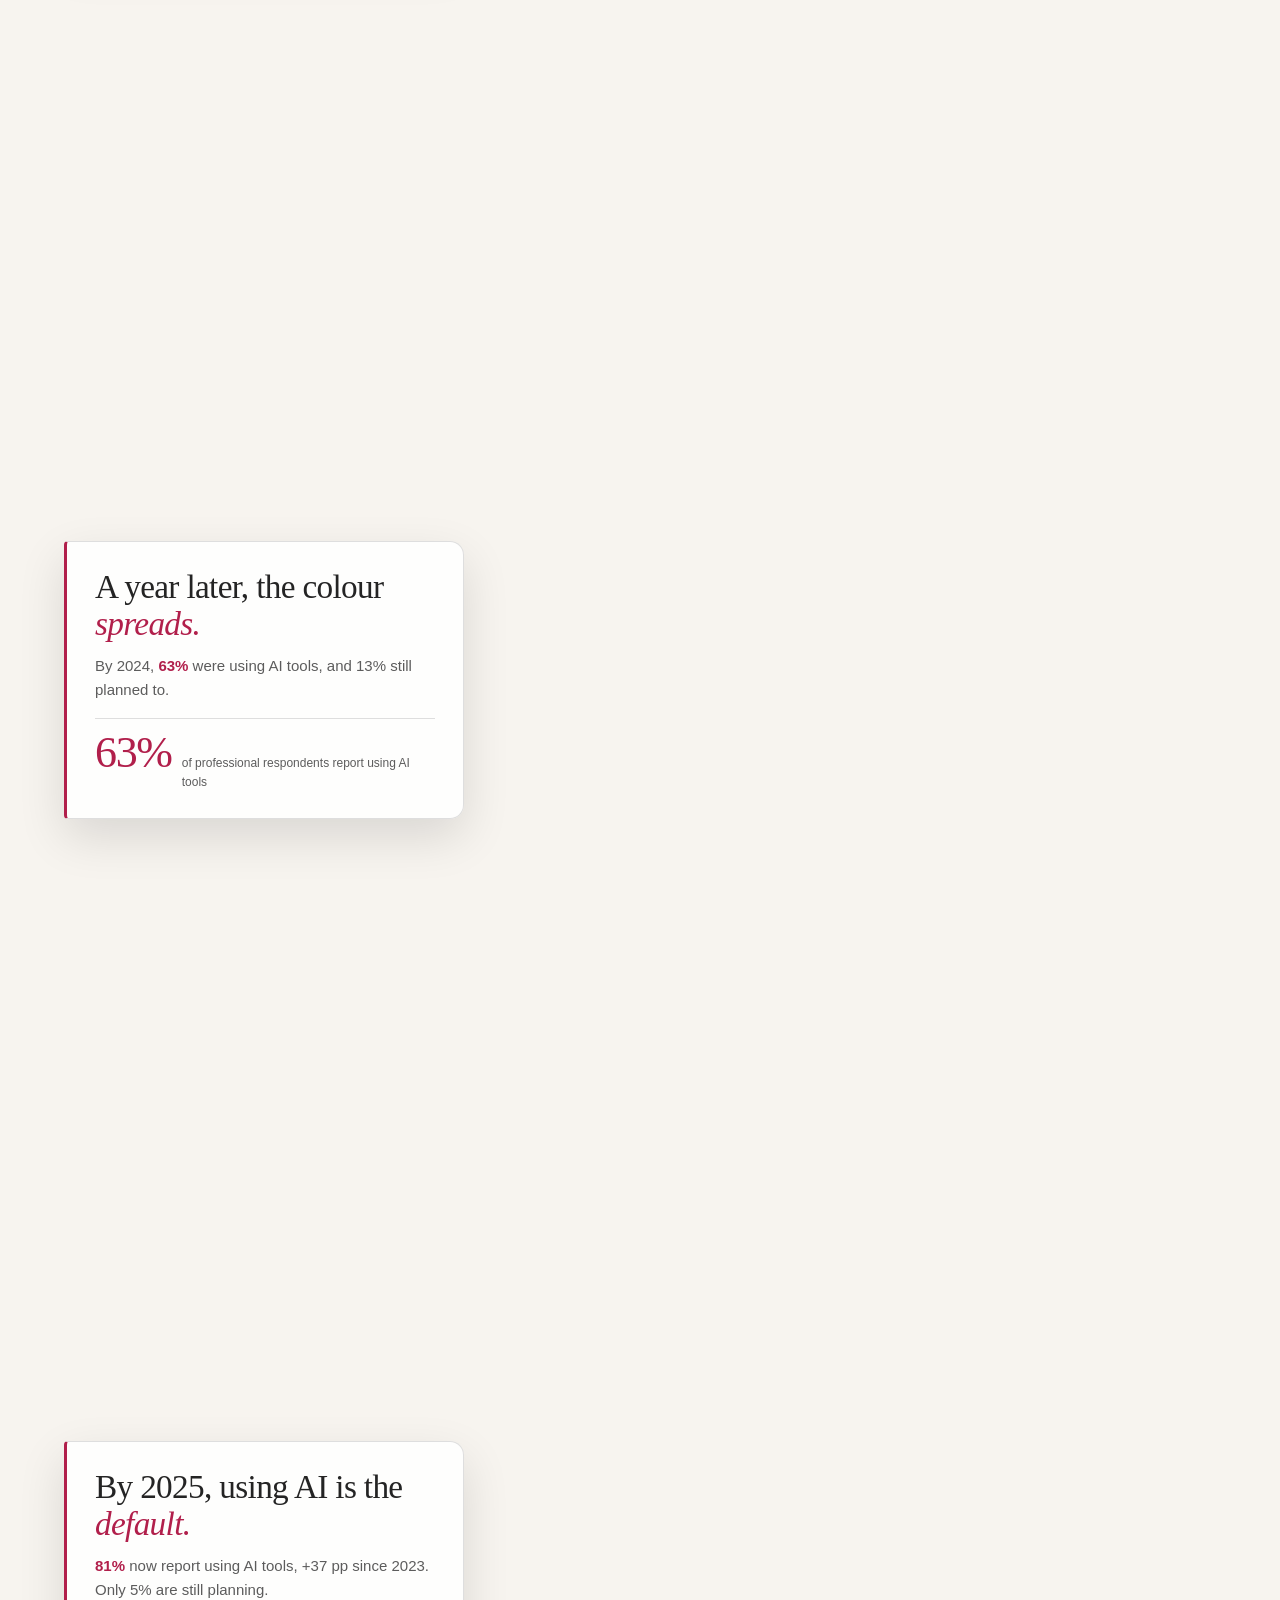
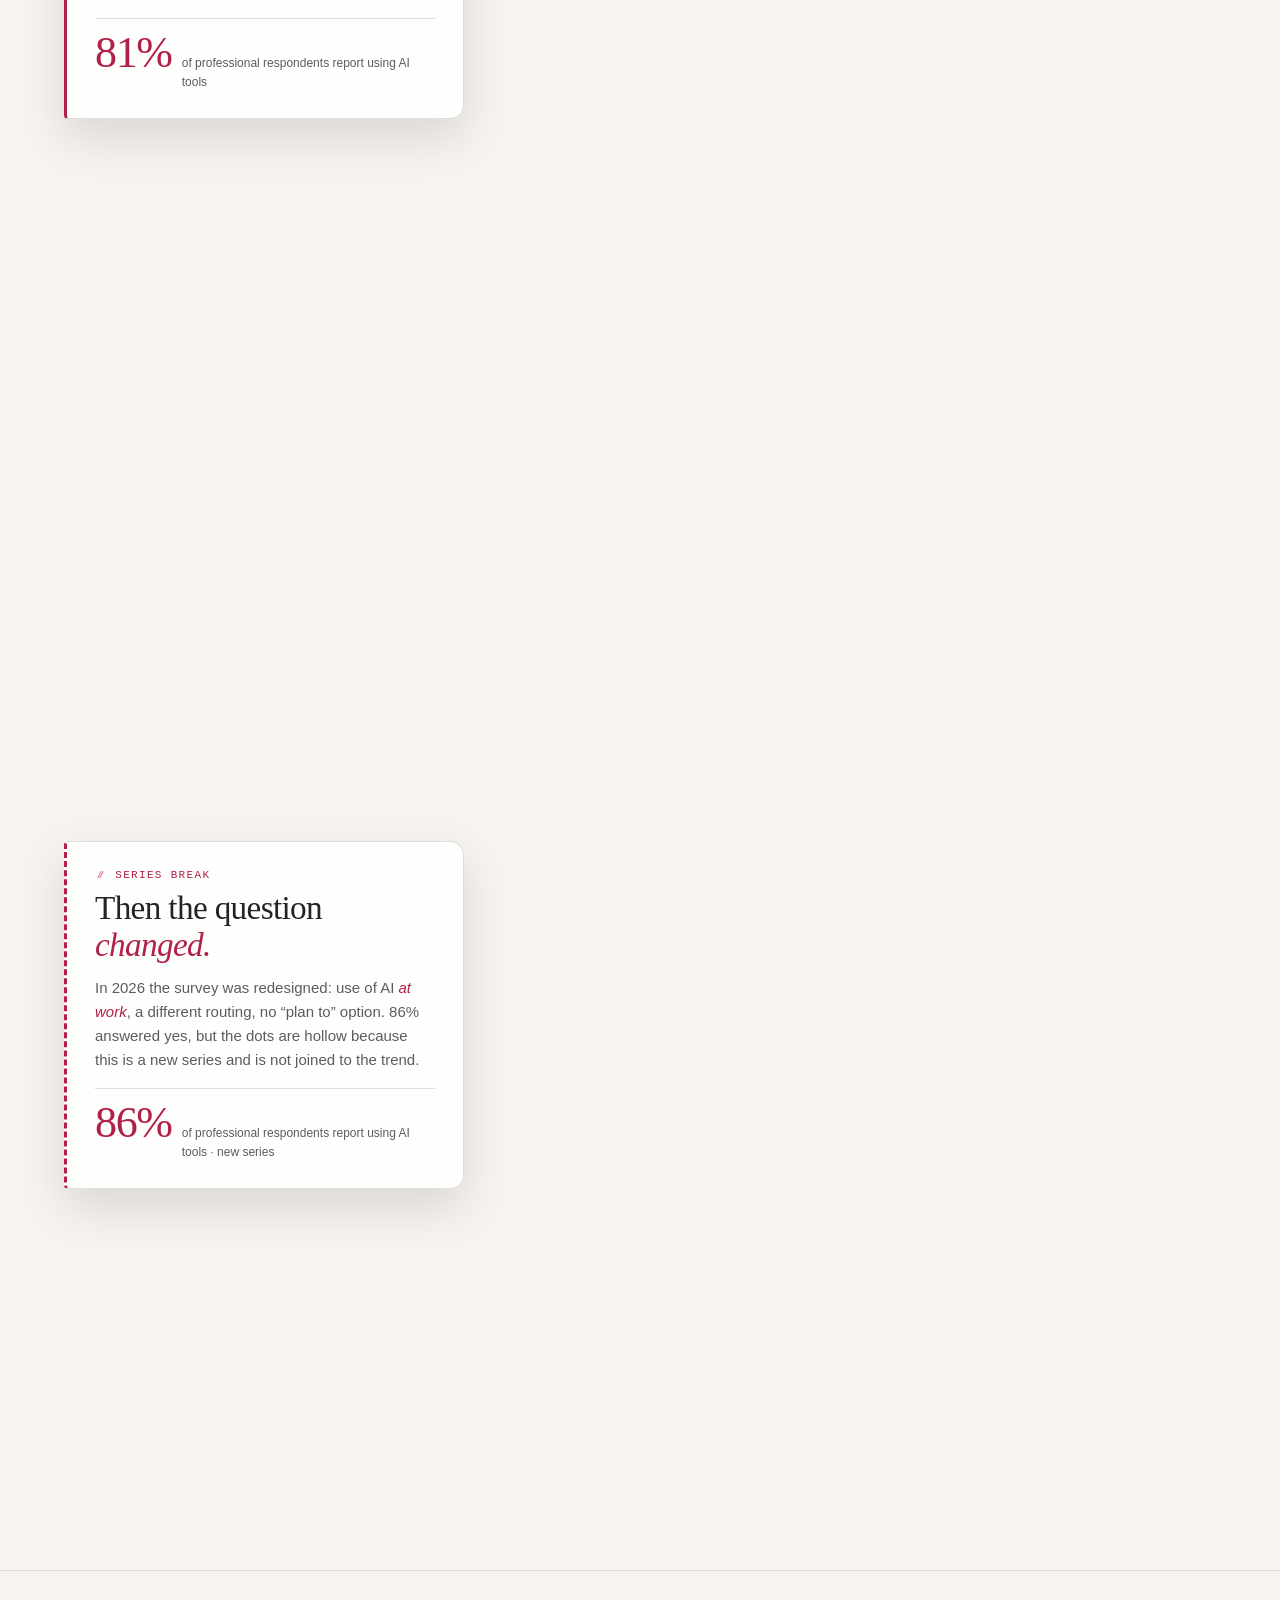
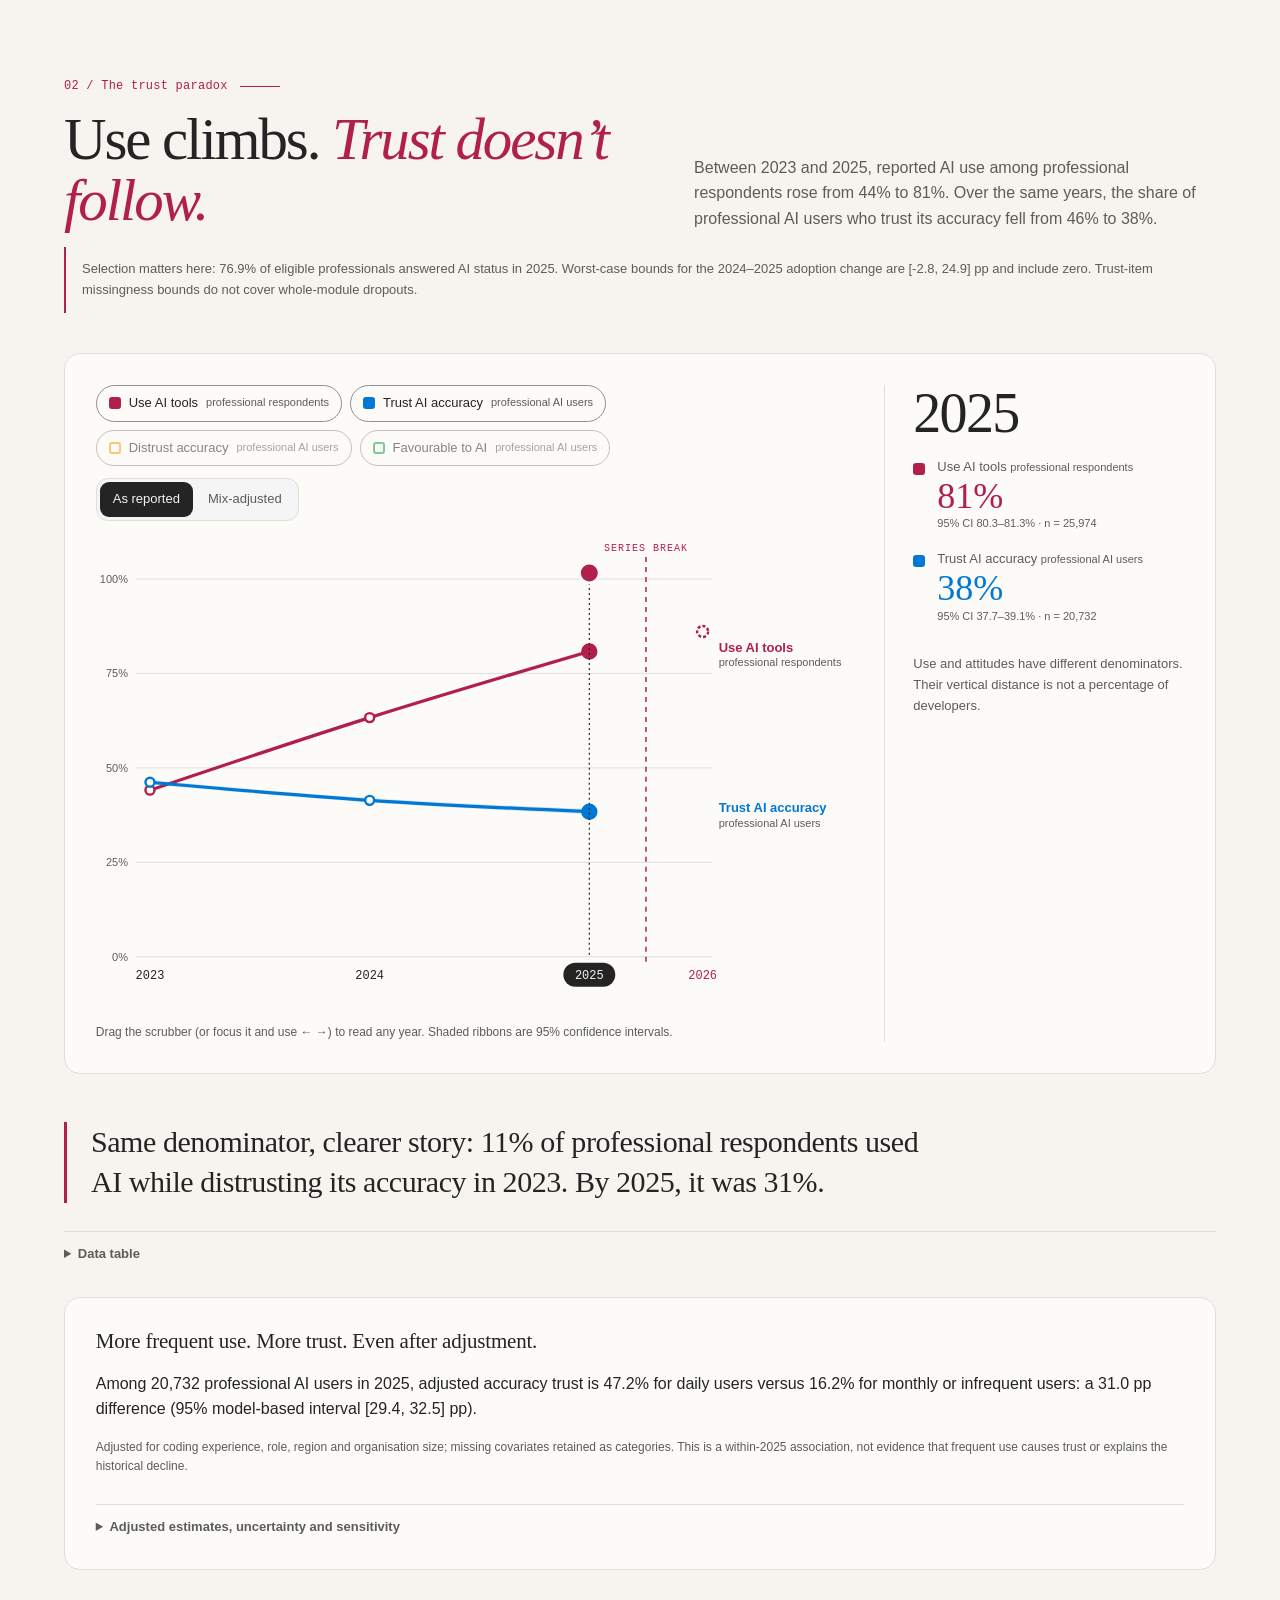
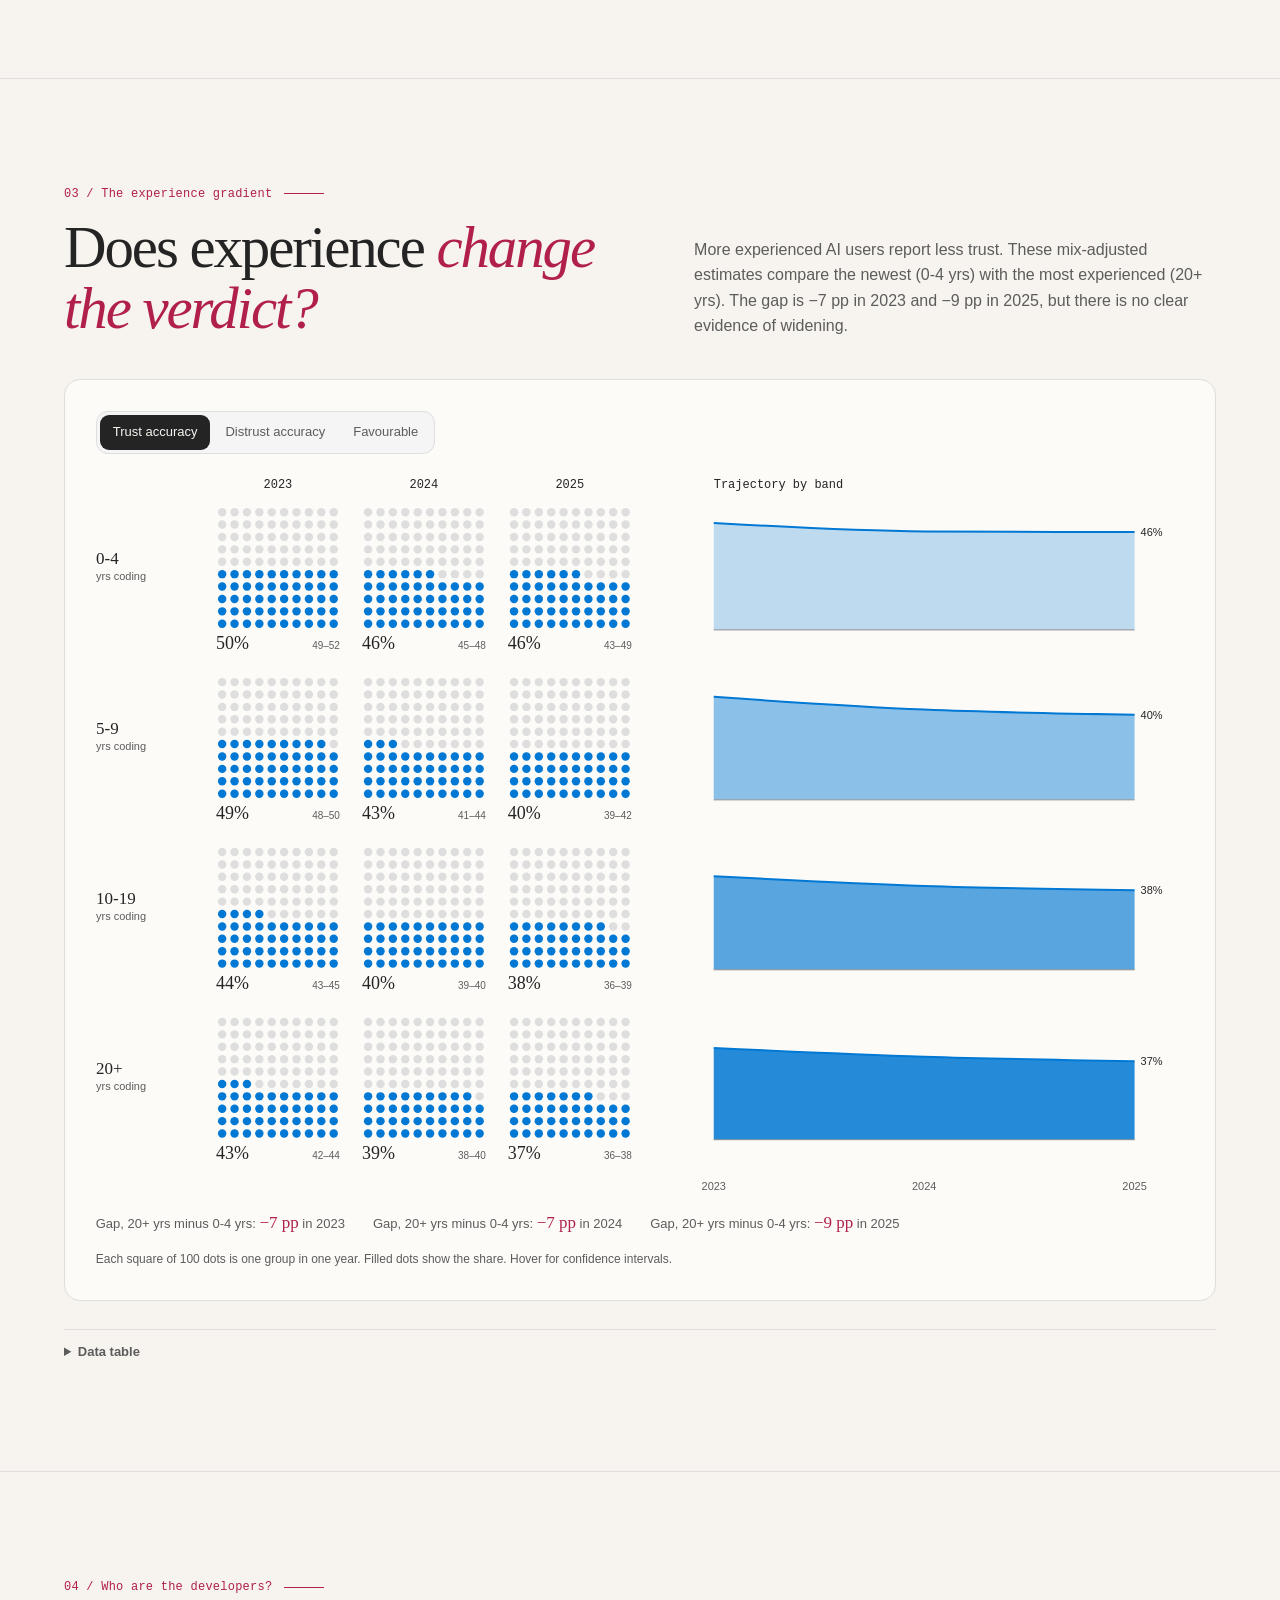
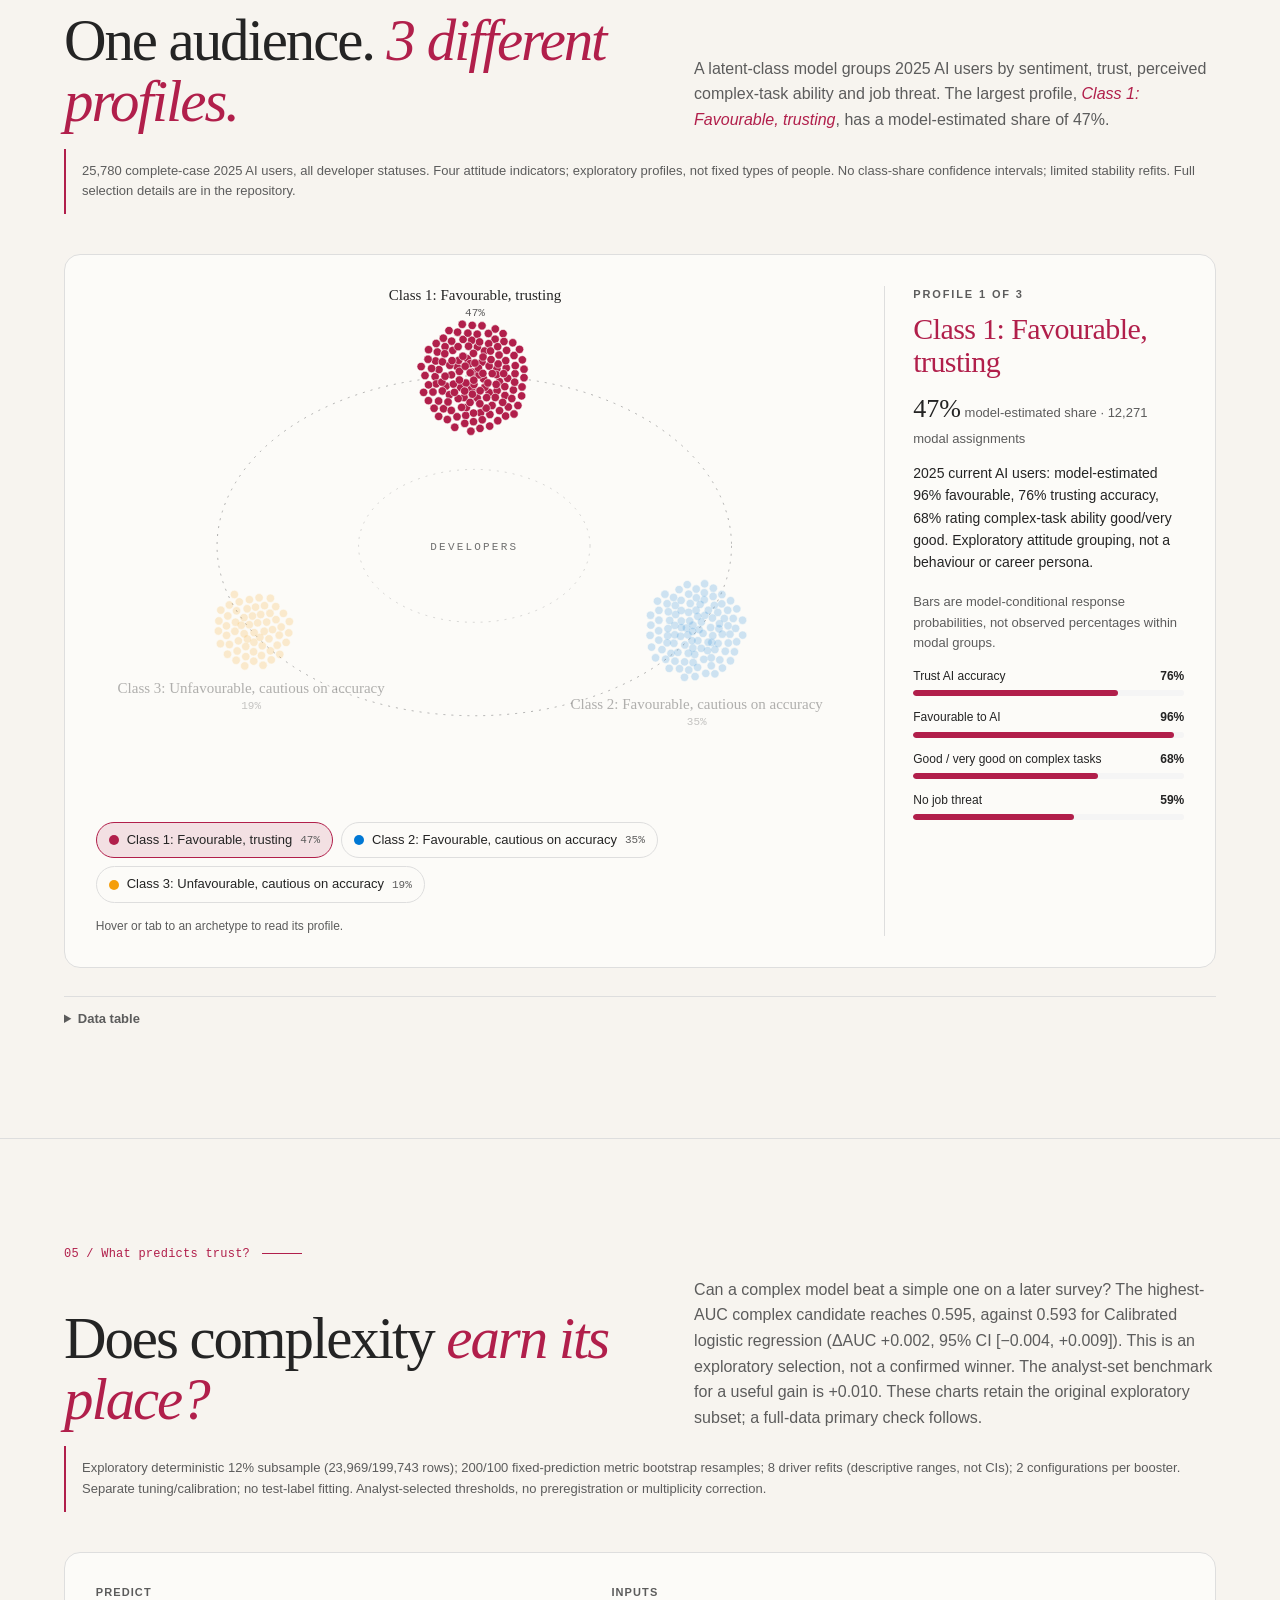
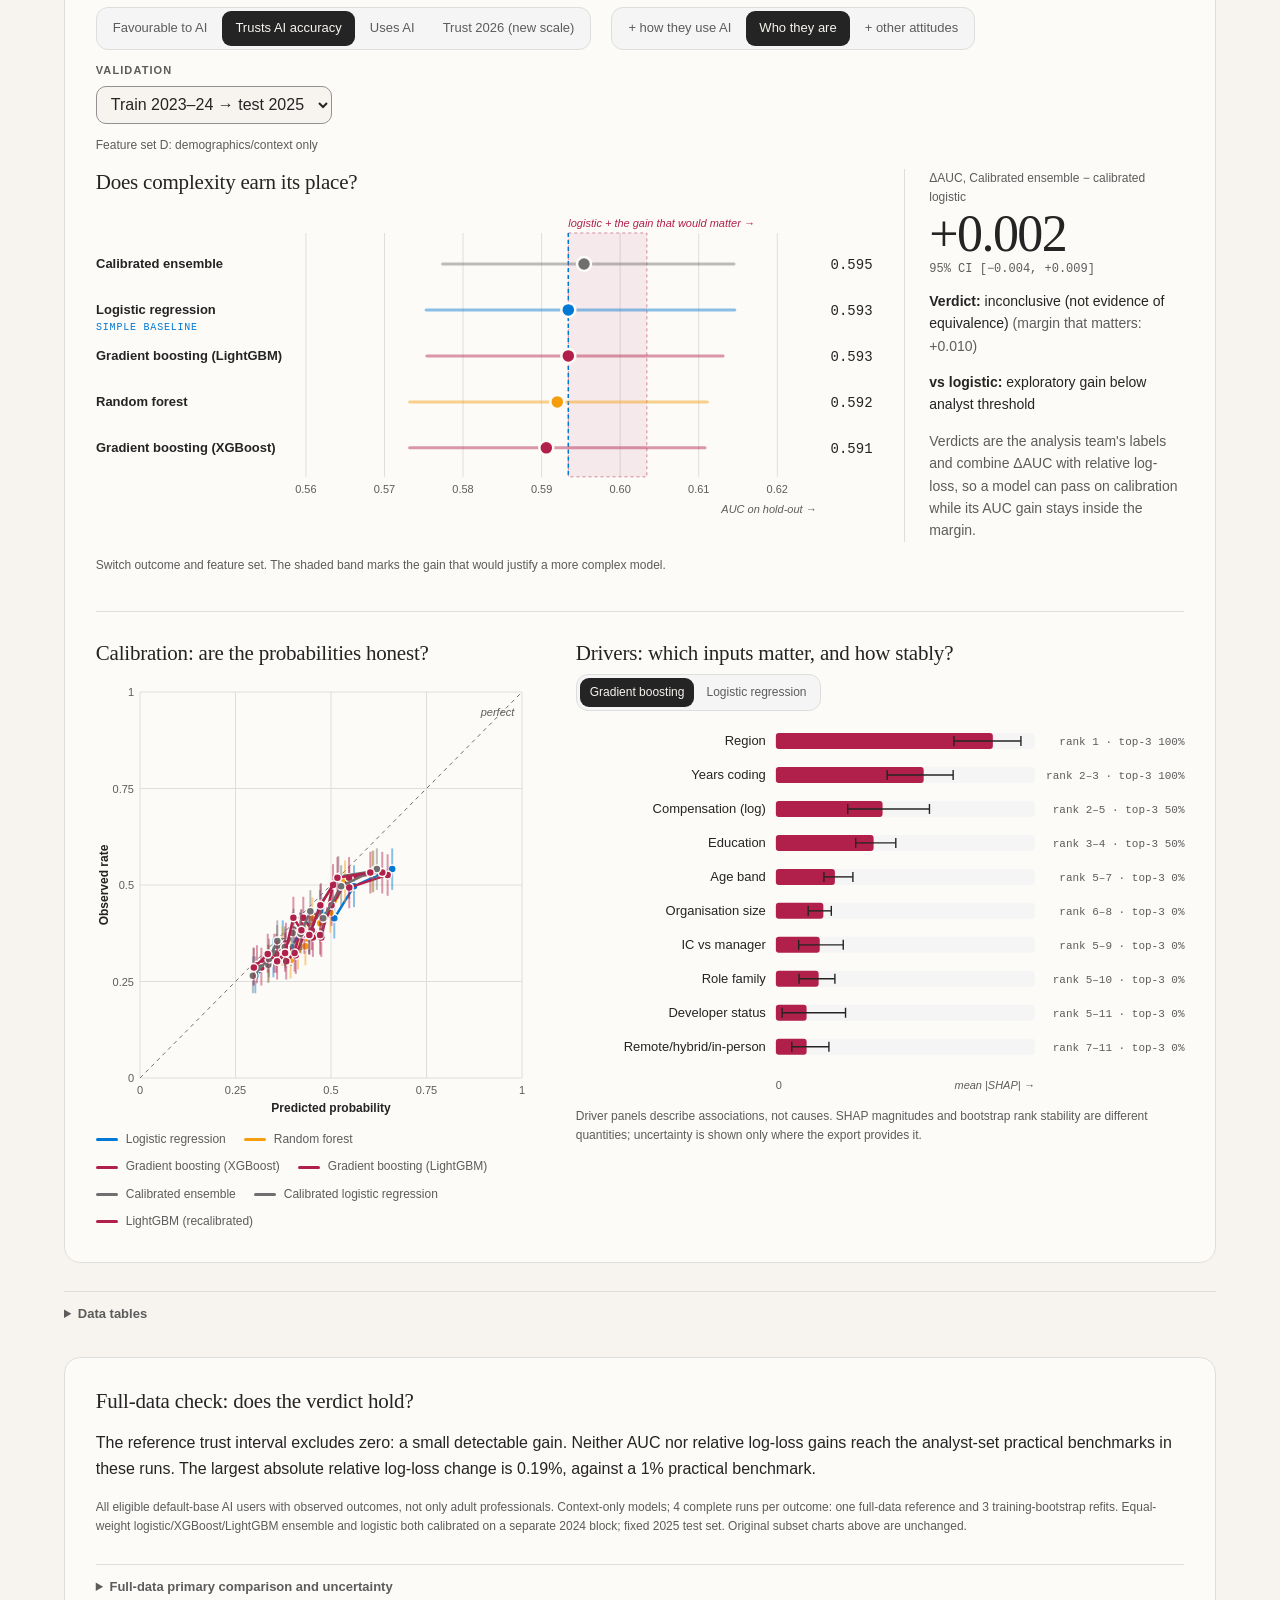
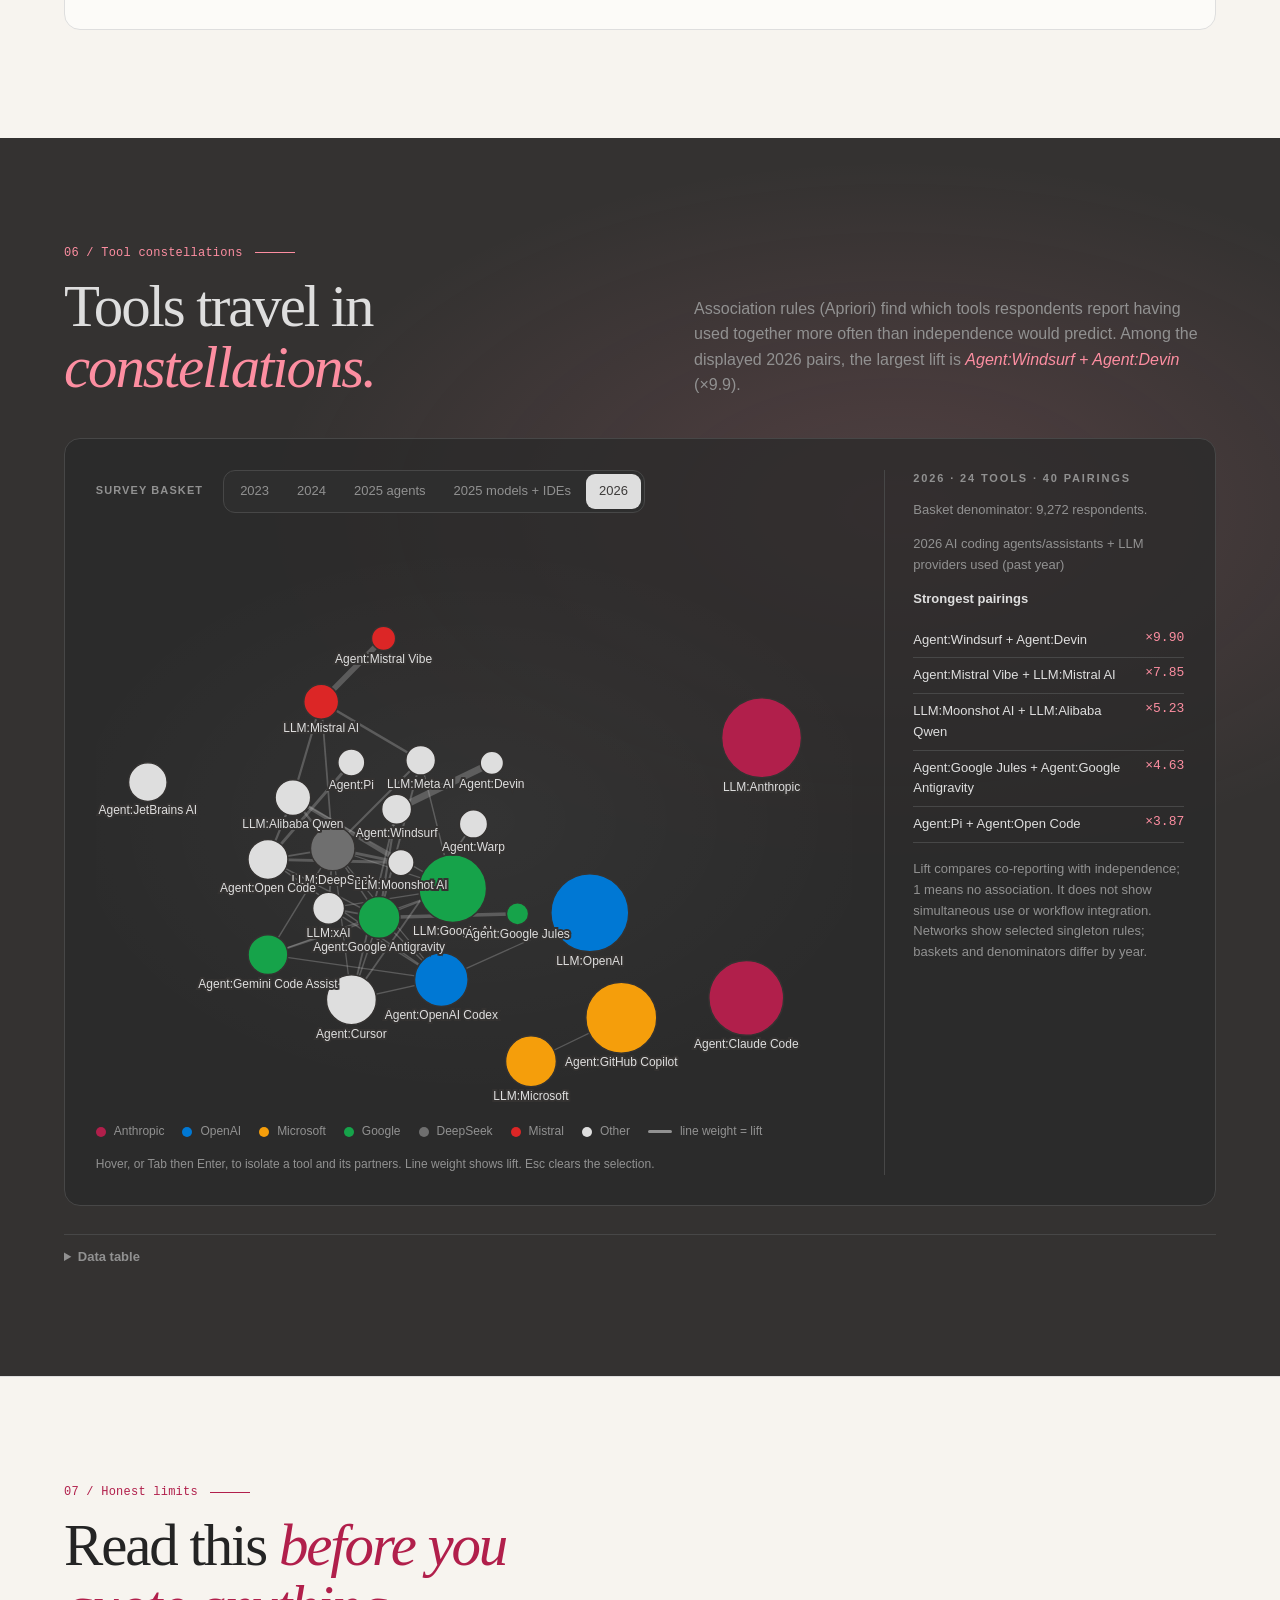
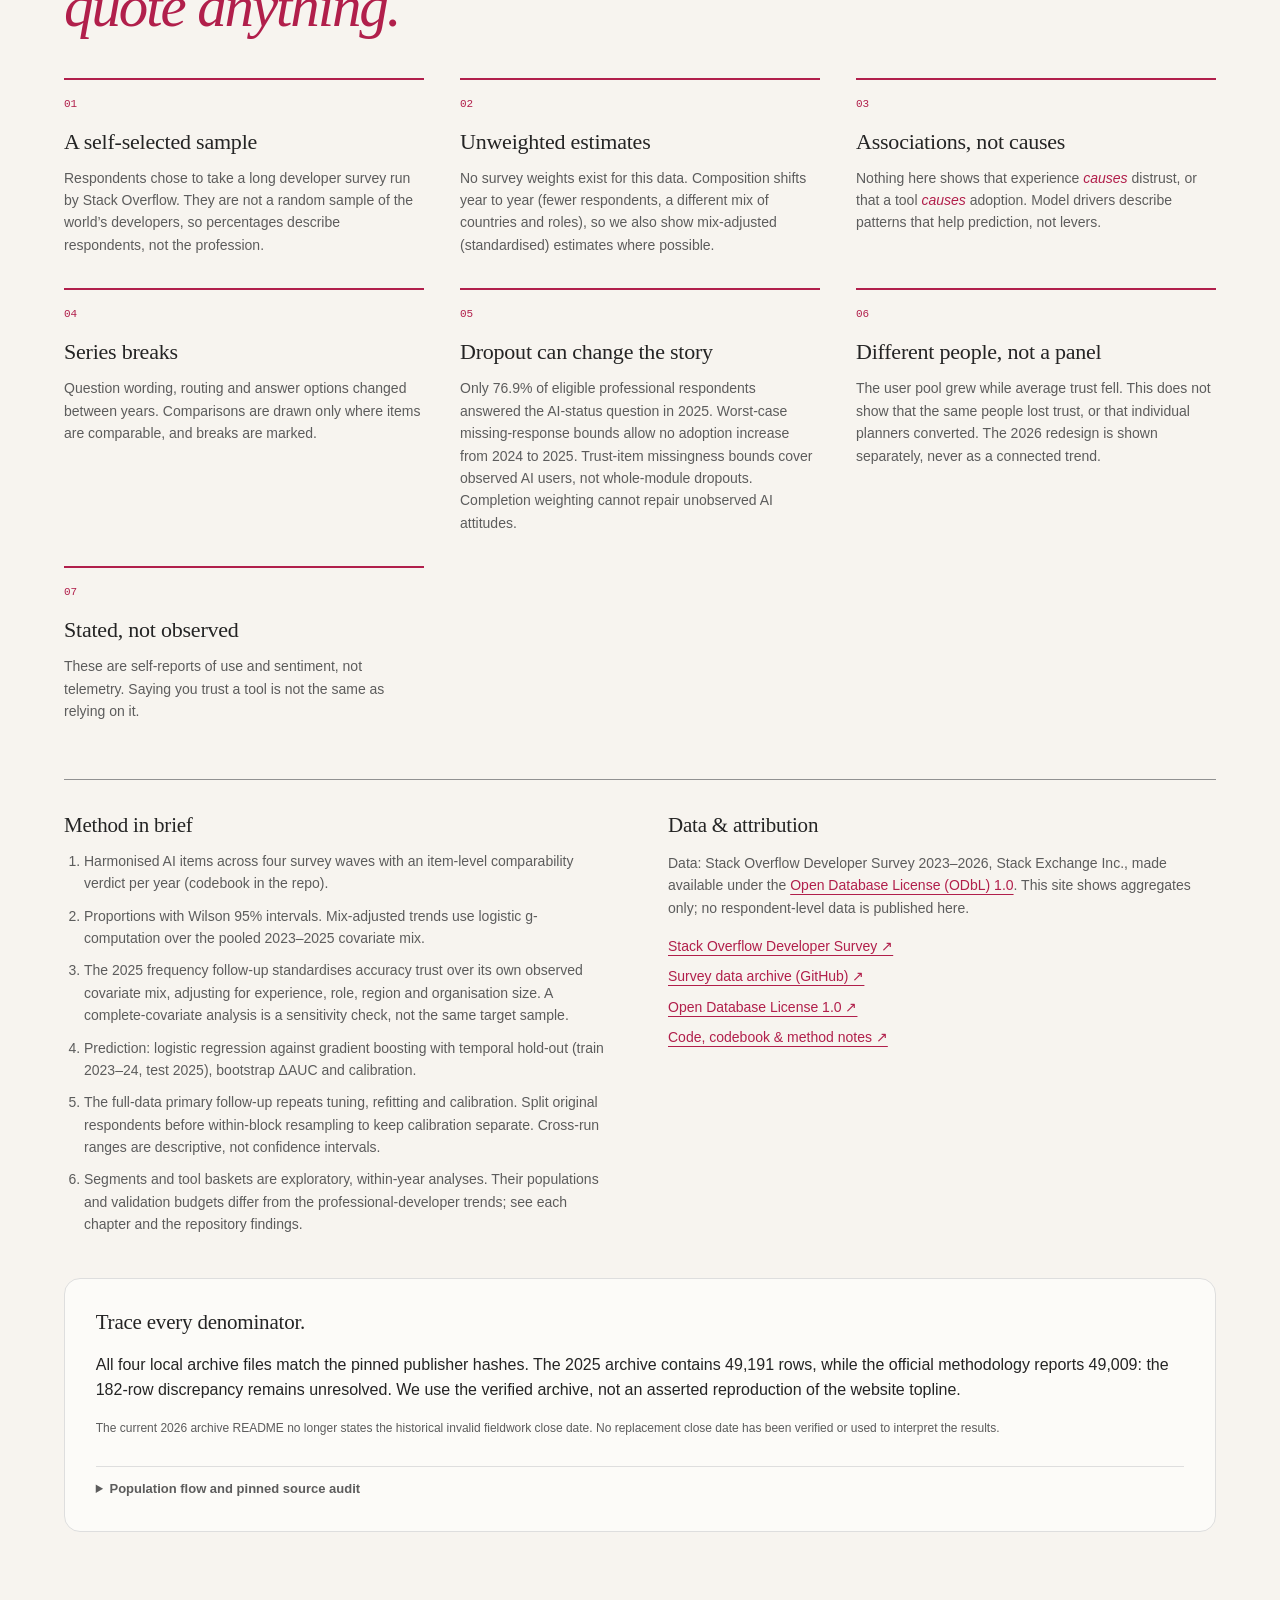
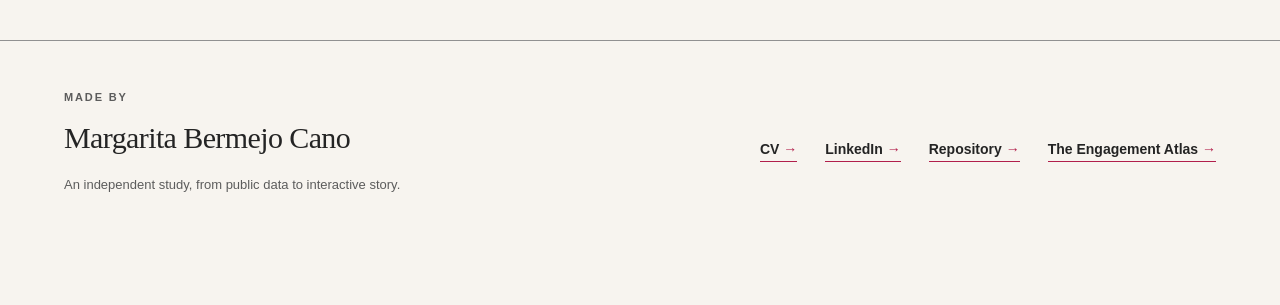
==== commit 81c8eaeb: "Update portfolio URLs after rename to mberca-lab Co-authored-by: Copilot <223556219+Copilot@users.no" ====
--- a/index.html
+++ b/index.html
@@ -265,7 +265,7 @@
               <li><a data-link="survey" href="https://survey.stackoverflow.co/">Stack Overflow Developer Survey ↗</a></li>
               <li><a data-link="surveyArchive" href="https://github.com/StackExchange/Survey">Survey data archive (GitHub) ↗</a></li>
               <li><a data-link="odbl" href="https://opendatacommons.org/licenses/odbl/1-0/">Open Database License 1.0 ↗</a></li>
-              <li><a data-link="repo" href="https://github.com/Mbc81/ai-adoption-atlas">Code, codebook &amp; method notes ↗</a></li>
+              <li><a data-link="repo" href="https://github.com/mberca-lab/ai-adoption-atlas">Code, codebook &amp; method notes ↗</a></li>
             </ul>
           </div>
         </div>
@@ -294,16 +294,16 @@
         <p class="muted small" data-copy="ch7.builtBy"></p>
       </div>
       <ul class="footer-links">
-        <li><a data-link="cv" href="https://mbc81.github.io/cv-margarita/">CV <span aria-hidden="true">→</span></a></li>
+        <li><a data-link="cv" href="https://mberca-lab.github.io/cv-margarita/">CV <span aria-hidden="true">→</span></a></li>
         <li><a data-link="linkedin" href="https://www.linkedin.com/in/margaritabermejocano/">LinkedIn <span aria-hidden="true">→</span></a></li>
-        <li><a data-link="repo" href="https://github.com/Mbc81/ai-adoption-atlas">Repository <span aria-hidden="true">→</span></a></li>
-        <li><a data-link="sibling" href="https://mbc81.github.io/engagement-atlas/">The Engagement Atlas <span aria-hidden="true">→</span></a></li>
+        <li><a data-link="repo" href="https://github.com/mberca-lab/ai-adoption-atlas">Repository <span aria-hidden="true">→</span></a></li>
+        <li><a data-link="sibling" href="https://mberca-lab.github.io/engagement-atlas/">The Engagement Atlas <span aria-hidden="true">→</span></a></li>
       </ul>
     </div>
   </footer>
 
   <div class="tooltip" id="tooltip" role="tooltip" hidden></div>
-  <noscript><p class="noscript">This story needs JavaScript for its charts. Read the <a href="https://github.com/Mbc81/ai-adoption-atlas">data tables and method notes in the repository</a>.</p></noscript>
+  <noscript><p class="noscript">This story needs JavaScript for its charts. Read the <a href="https://github.com/mberca-lab/ai-adoption-atlas">data tables and method notes in the repository</a>.</p></noscript>
 
   <script src="vendor/d3.v7.min.js"></script>
   <script src="js/story.js"></script>
